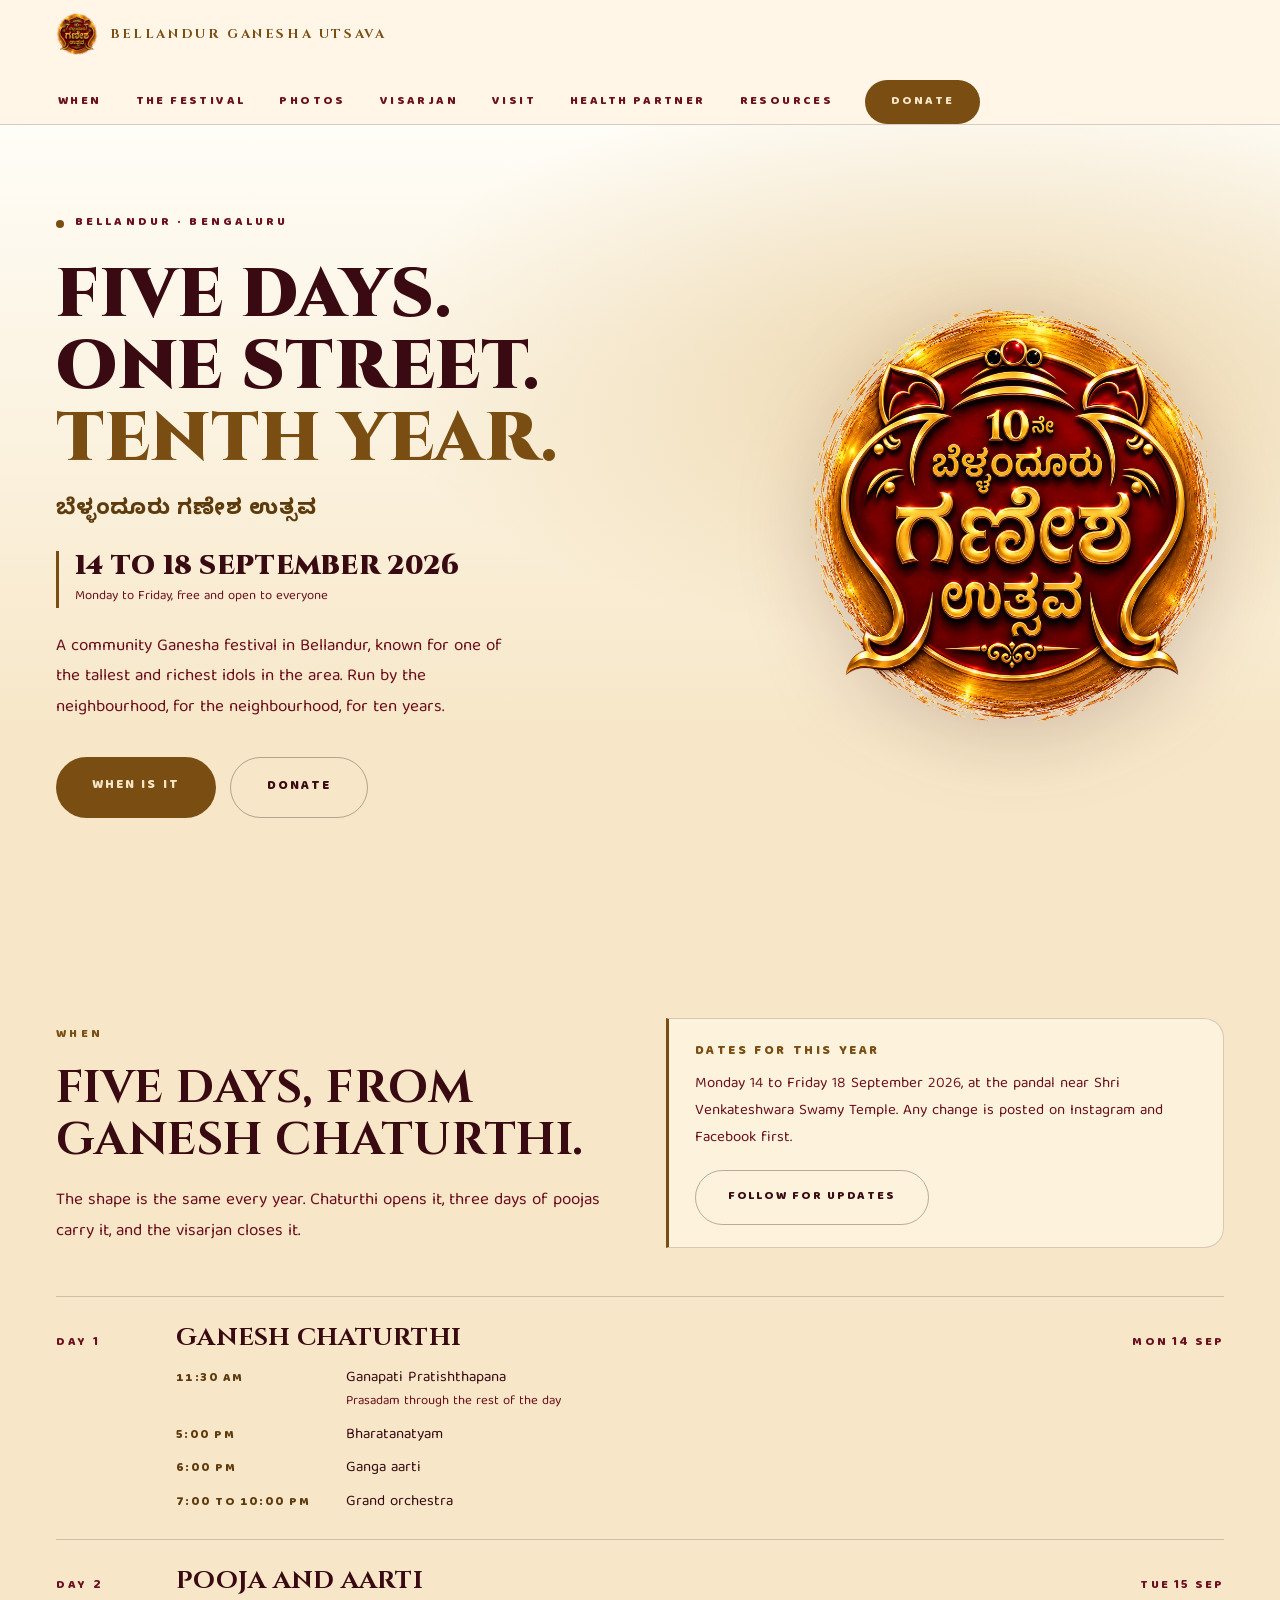
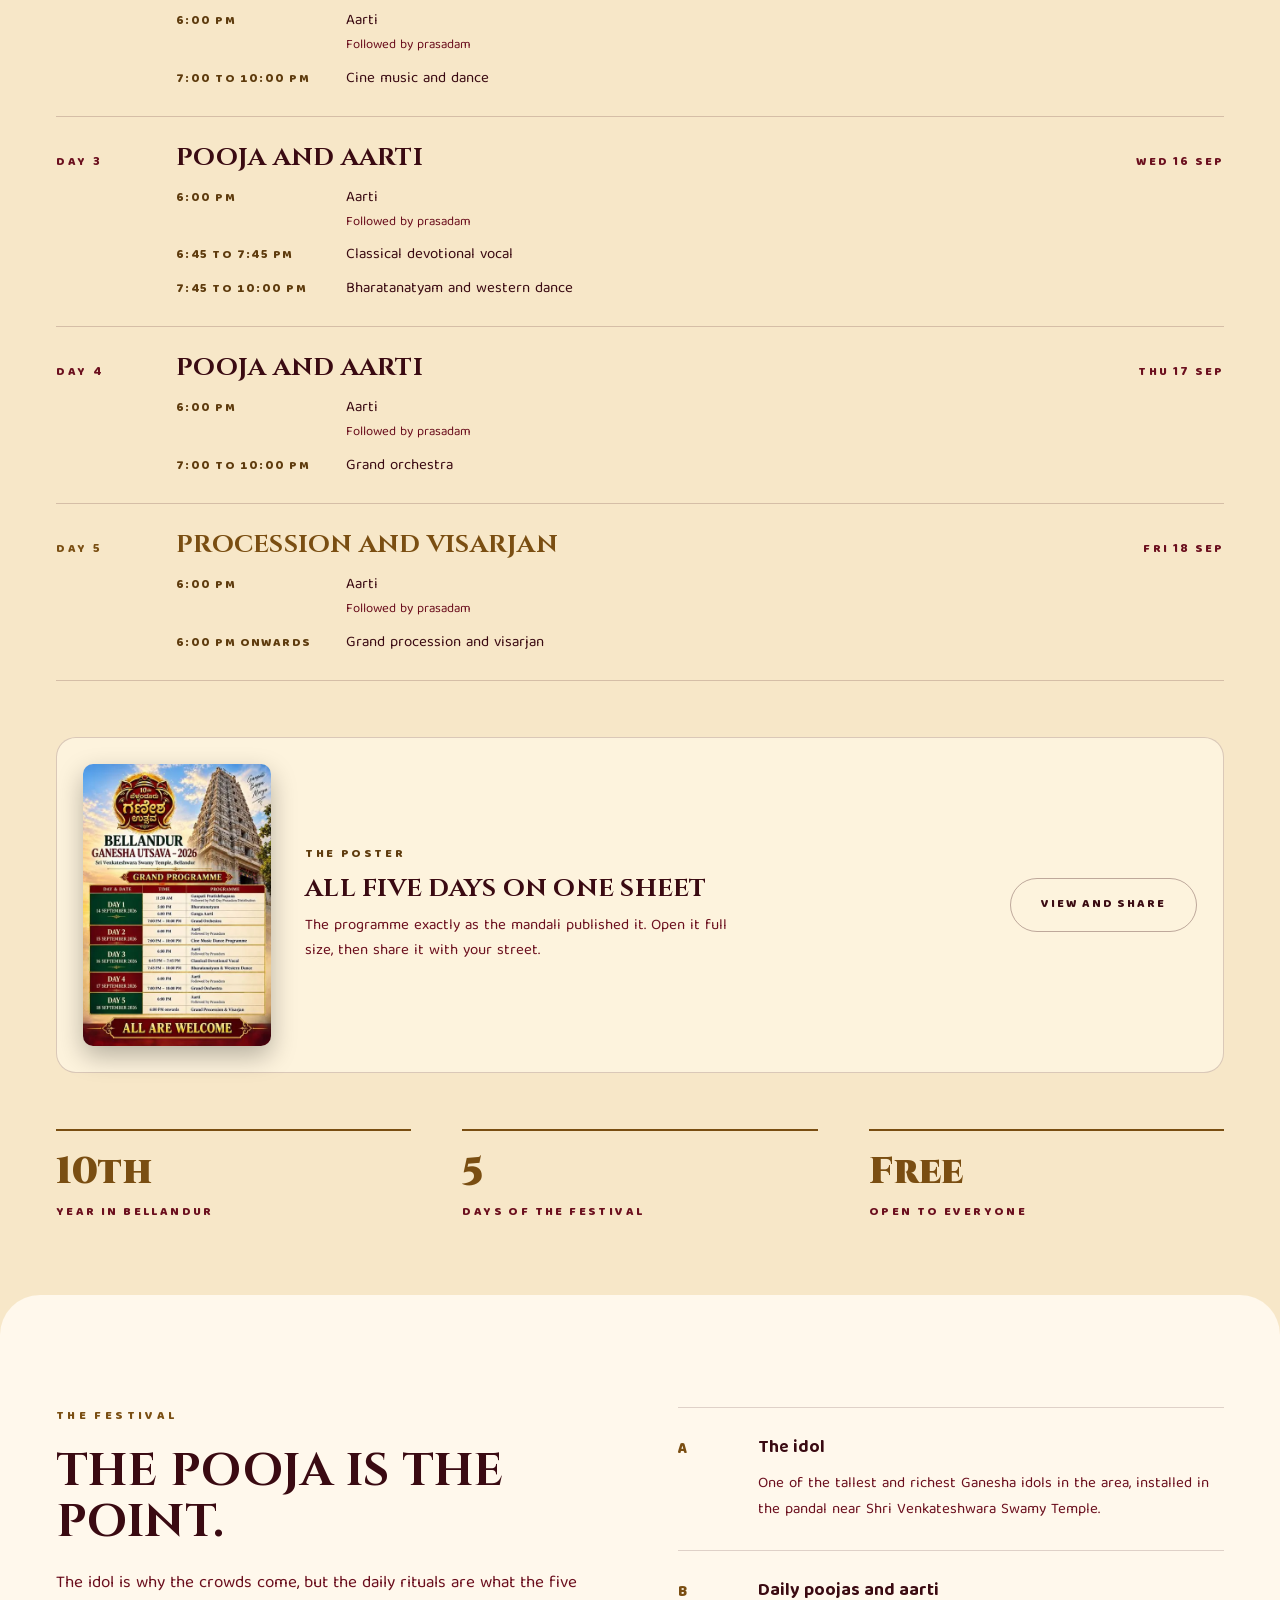
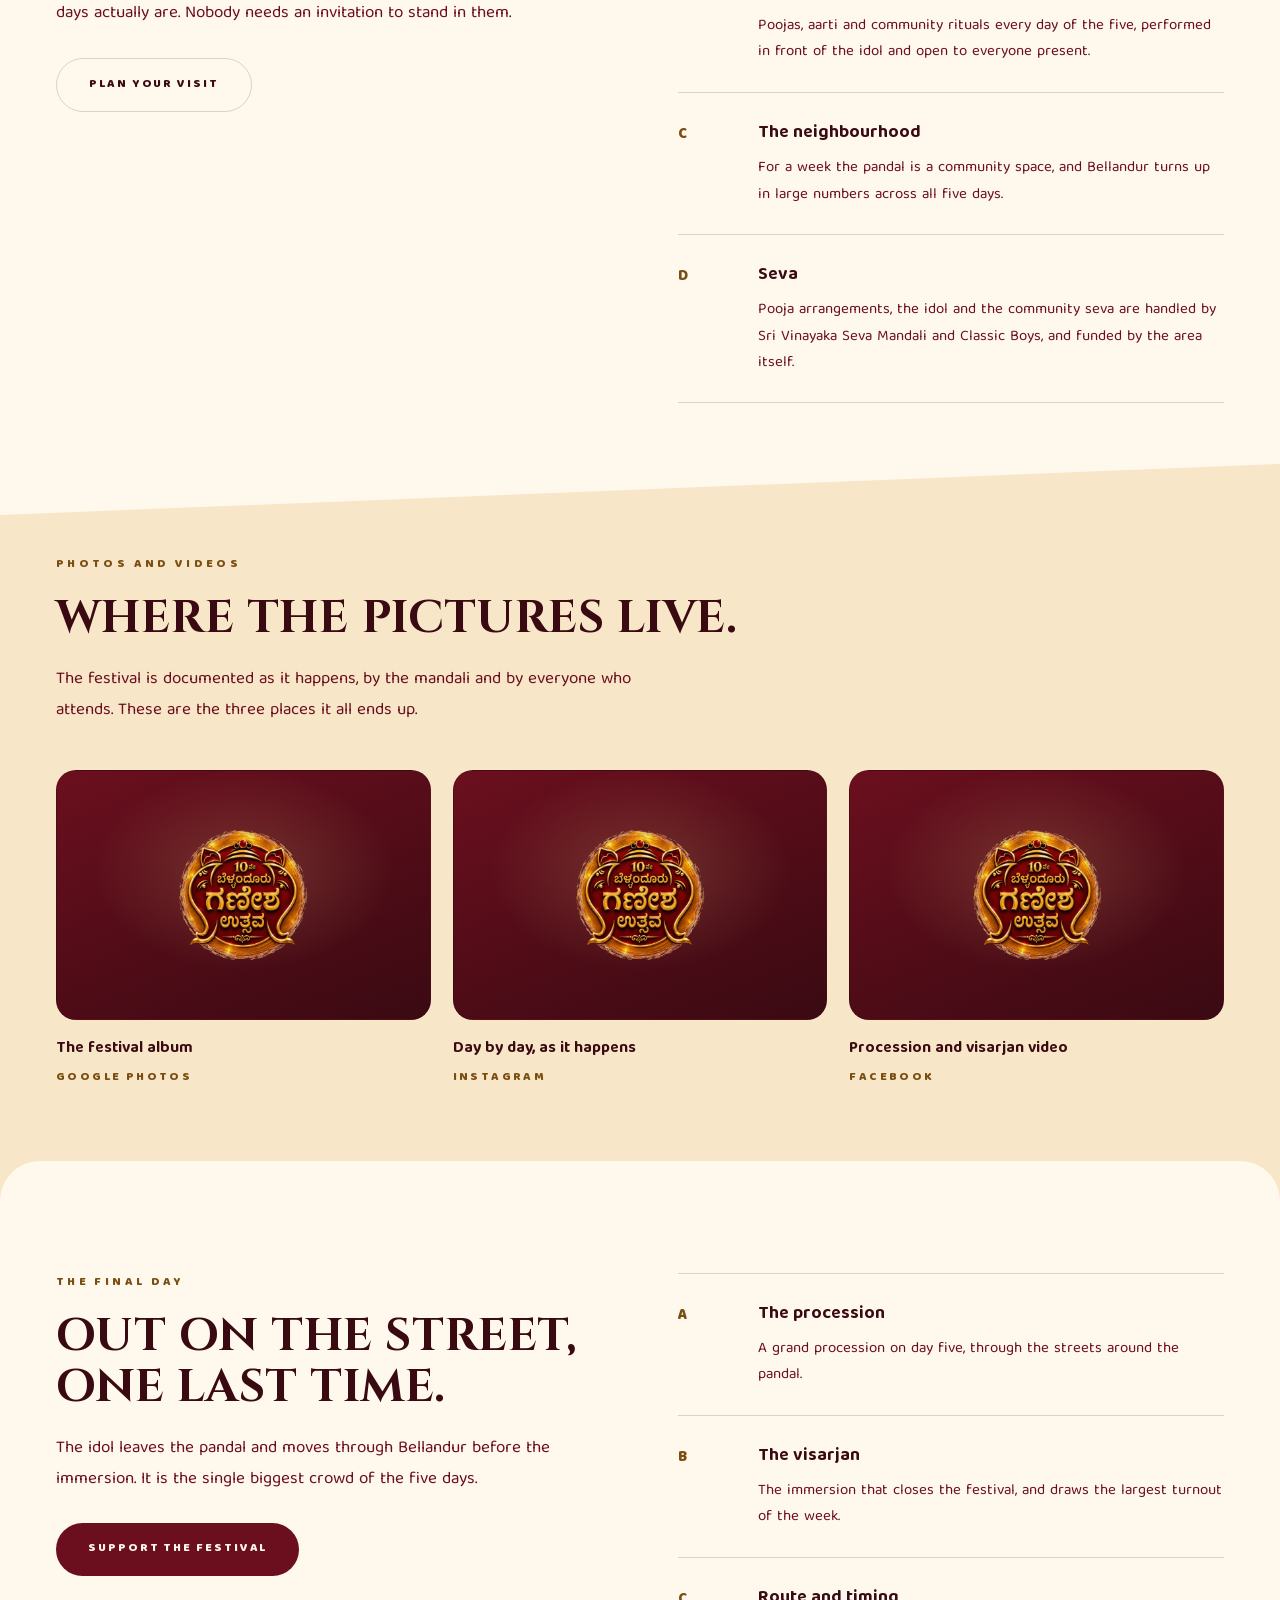
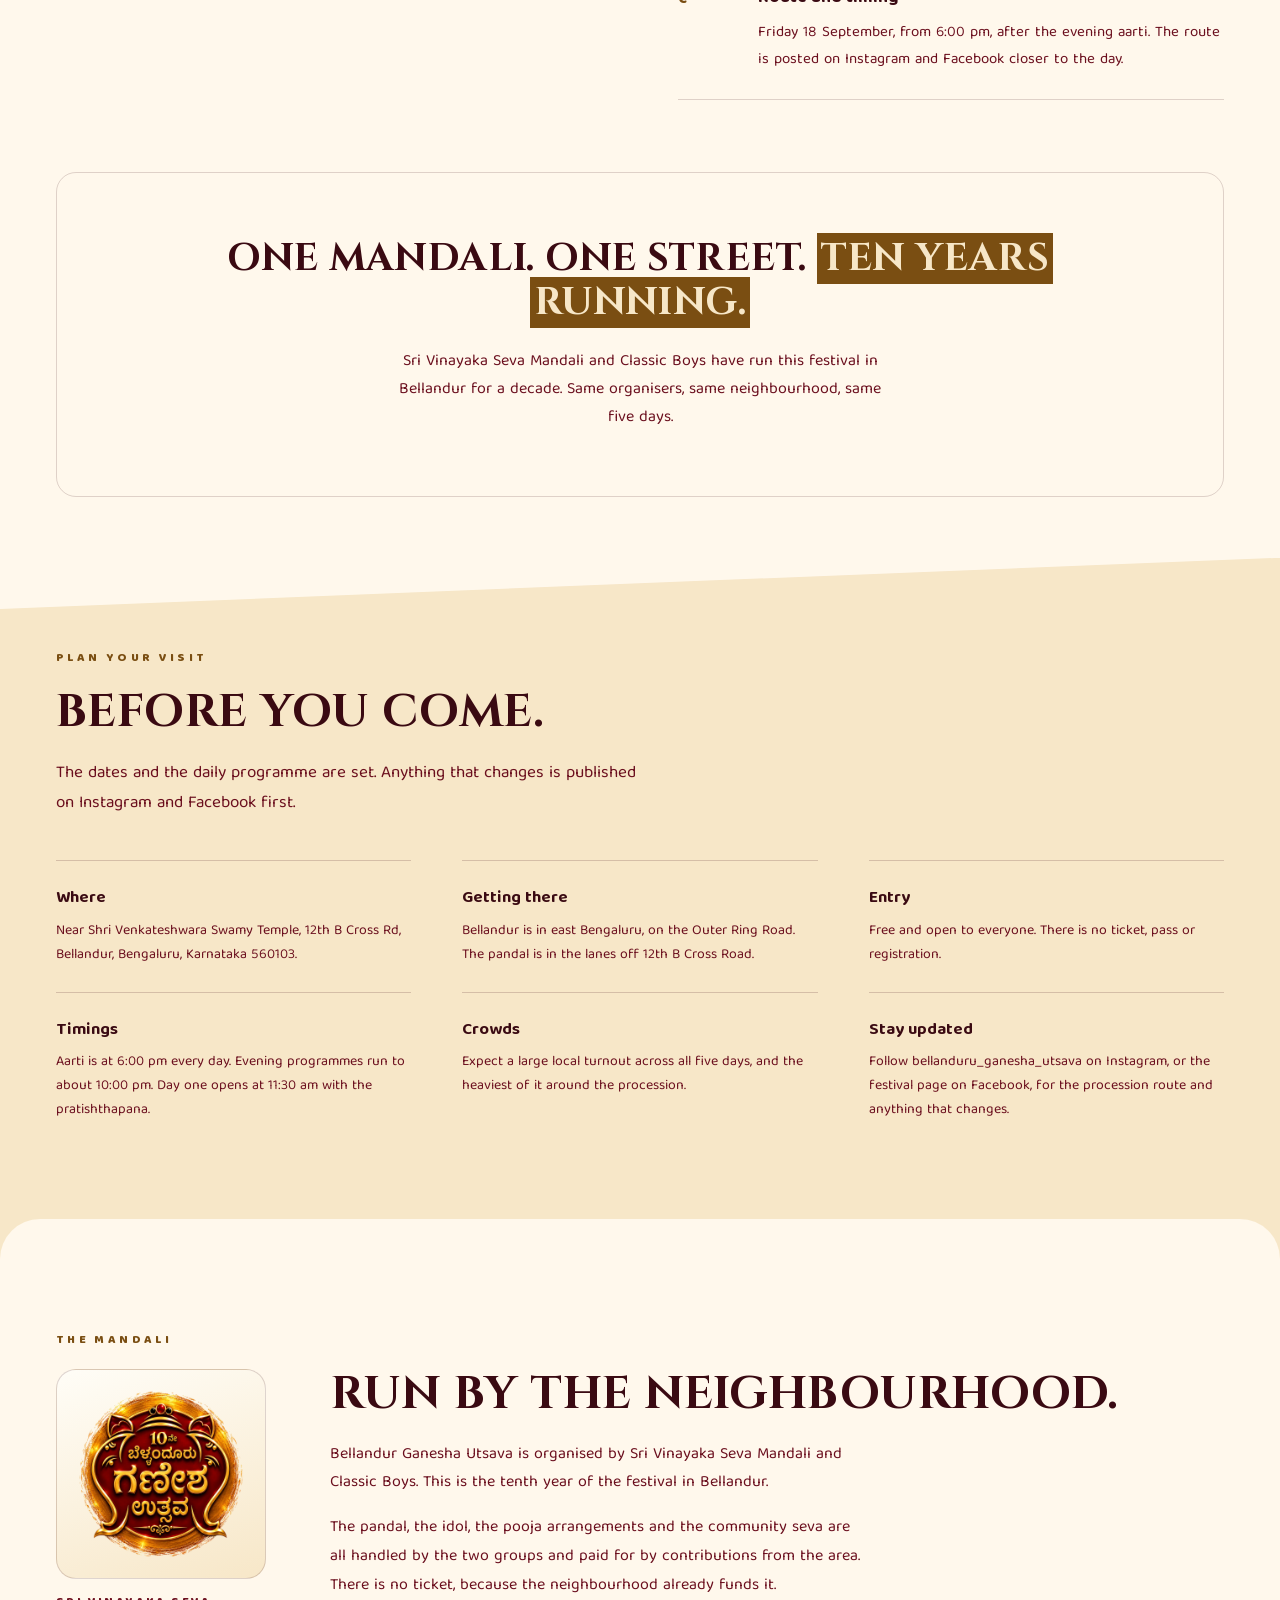
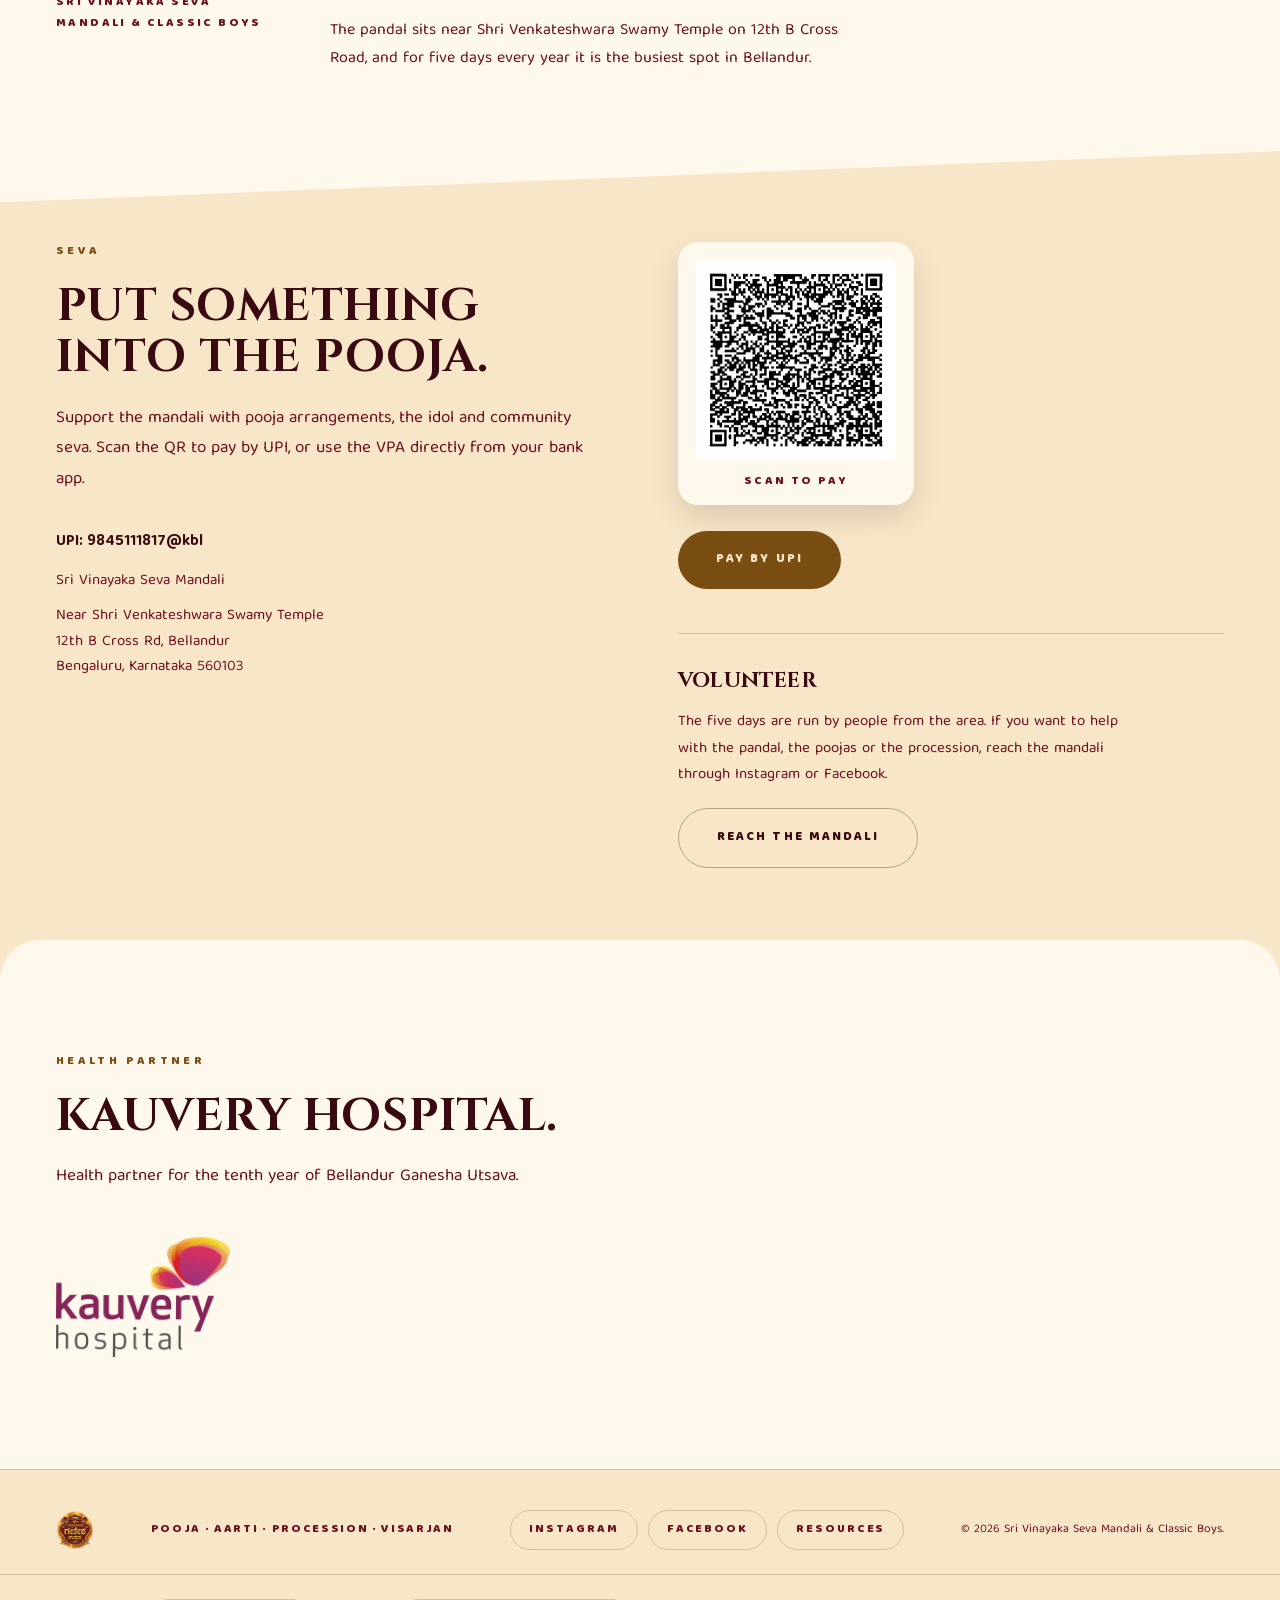
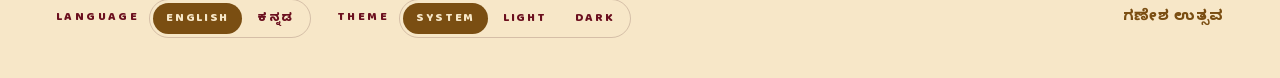
==== index.html @ 6bb3bca4 "Add Kauvery Hospital logo and update styles in partners section - Introduced a new logo for Kauvery " ====
<!DOCTYPE html>
<html lang="en" data-lang="en">

<head>
  <meta charset="utf-8" />
  <meta name="viewport" content="width=device-width, initial-scale=1, viewport-fit=cover" />
  <title>Bellandur Ganesha Utsava 2026 | 14 to 18 September, Bengaluru</title>
  <meta name="description"
    content="Bellandur Ganesha Utsava runs 14 to 18 September 2026 in Bellandur, Bengaluru. Daily aarti, evening music and dance, and the grand procession and visarjan on the 18th. Free and open to everyone." />
  <meta name="author" content="Sri Vinayaka Seva Mandali &amp; Classic Boys" />
  <meta name="robots" content="index, follow, max-image-preview:large, max-snippet:-1, max-video-preview:-1" />
  <meta name="googlebot" content="index, follow" />
  <meta name="geo.region" content="IN-KA" />
  <meta name="geo.placename" content="Bellandur, Bengaluru" />
  <link rel="canonical" href="https://bgu.propage.in/" />
  <!-- One URL serves both languages: the switch is client side, so each
       language is not a separate address to point hreflang at. -->
  <link rel="alternate" hreflang="en" href="https://bgu.propage.in/" />
  <link rel="alternate" hreflang="kn" href="https://bgu.propage.in/" />
  <link rel="alternate" hreflang="x-default" href="https://bgu.propage.in/" />
  <meta name="theme-color" content="#fff8ec" />
  <meta name="color-scheme" content="light dark" />

  <meta property="og:url" content="https://bgu.propage.in/" />
  <meta property="og:type" content="website" />
  <meta property="og:site_name" content="Bellandur Ganesha Utsava" />
  <meta property="og:locale" content="en_IN" />
  <meta property="og:locale:alternate" content="kn_IN" />
  <meta property="og:title" content="Bellandur Ganesha Utsava | 14 to 18 September 2026" />
  <meta property="og:description"
    content="Five days in Bellandur, Bengaluru, from 14 to 18 September 2026. Daily aarti, evening music and dance, and the grand procession and visarjan." />
  <meta property="og:image" content="https://bgu.propage.in/imgs/og.jpg" />

  <link rel="icon" href="imgs/favicon-32.png" type="image/png" sizes="32x32" />
  <link rel="icon" href="imgs/logo.webp" type="image/webp" />
  <link rel="apple-touch-icon" href="imgs/apple-touch-icon.png" sizes="180x180" />
  <link rel="sitemap" type="application/xml" href="sitemap.xml" />

  <!-- Restore the reader's saved choices before first paint, so the page never
       flashes the wrong theme or language. Theme has three states and "system"
       deliberately sets no attribute, leaving prefers-color-scheme in charge.
       Keys are shared with index.html so a choice carries across the site. -->
  <script>
    (function () {
      try {
        var t = localStorage.getItem("bgu-theme") || "system";
        var l = localStorage.getItem("bgu-lang") || "en";
        var r = document.documentElement;
        if (t === "light" || t === "dark") r.setAttribute("data-theme", t);
        r.setAttribute("data-lang", l === "kn" ? "kn" : "en");
        r.setAttribute("lang", l === "kn" ? "kn" : "en");
      } catch (e) {}
    })();
  </script>

  <link rel="stylesheet" href="css/v2.css" />
  <!-- Structured data carried over from the previous layout. FAQPage was
       dropped: this page has no FAQ section, and schema has to describe
       what is actually here. The 2026 dates and the daily programme are
       asserted here exactly as they appear in the section below. -->
  <script type="application/ld+json">
    {
      "@context": "https://schema.org",
      "@graph": [
        {
          "@type": "WebSite",
          "@id": "https://bgu.propage.in/#website",
          "url": "https://bgu.propage.in/",
          "name": "Bellandur Ganesha Utsava",
          "alternateName": [
            "BGU",
            "ಬೆಳ್ಳಂದೂರು ಗಣೇಶ ಉತ್ಸವ"
          ],
          "description": "Official site for Bellandur Ganesha Utsava, a five day community festival in Bellandur, Bengaluru.",
          "inLanguage": [
            "en",
            "kn"
          ],
          "publisher": {
            "@id": "https://bgu.propage.in/#organizer"
          },
          "image": "https://bgu.propage.in/imgs/og.jpg"
        },
        {
          "@type": "WebPage",
          "@id": "https://bgu.propage.in/#webpage",
          "url": "https://bgu.propage.in/",
          "name": "Bellandur Ganesha Utsava | Five Days, Tenth Year, Bengaluru",
          "isPartOf": {
            "@id": "https://bgu.propage.in/#website"
          },
          "about": {
            "@id": "https://bgu.propage.in/#event"
          },
          "primaryImageOfPage": {
            "@type": "ImageObject",
            "url": "https://bgu.propage.in/imgs/og.jpg",
            "width": 1200,
            "height": 1200
          },
          "inLanguage": [
            "en",
            "kn"
          ],
          "description": "Bellandur Ganesha Utsava runs 14 to 18 September 2026 in Bellandur, Bengaluru, organised by Sri Vinayaka Seva Mandali and Classic Boys. Daily aarti, evening music and dance, and the grand procession and visarjan on the 18th. Tenth year."
        },
        {
          "@type": "Organization",
          "@id": "https://bgu.propage.in/#organizer",
          "name": "Sri Vinayaka Seva Mandali & Classic Boys",
          "url": "https://bgu.propage.in/",
          "logo": {
            "@type": "ImageObject",
            "url": "https://bgu.propage.in/imgs/logo.png"
          },
          "sameAs": [
            "https://www.instagram.com/bellanduru_ganesha_utsava/",
            "https://www.facebook.com/bellandurganeshautsava/"
          ],
          "areaServed": {
            "@type": "Place",
            "name": "Bellandur, Bengaluru, Karnataka"
          }
        },
        {
          "@type": "Festival",
          "@id": "https://bgu.propage.in/#event",
          "name": "Bellandur Ganesha Utsava",
          "alternateName": "ಬೆಳ್ಳಂದೂರು ಗಣೇಶ ಉತ್ಸವ",
          "description": "A five day community festival in Bellandur, Bengaluru, held from 14 to 18 September 2026 and known for one of the tallest and richest Ganesha idols in the area. Organised by Sri Vinayaka Seva Mandali and Classic Boys. Tenth year of the festival.",
          "url": "https://bgu.propage.in/",
          "image": [
            "https://bgu.propage.in/imgs/og.jpg",
            "https://bgu.propage.in/imgs/logo.png"
          ],
          "eventAttendanceMode": "https://schema.org/OfflineEventAttendanceMode",
          "eventStatus": "https://schema.org/EventScheduled",
          "isAccessibleForFree": true,
          "startDate": "2026-09-14T11:30:00+05:30",
          "endDate": "2026-09-18T22:00:00+05:30",
          "inLanguage": [
            "en",
            "kn"
          ],
          "organizer": {
            "@id": "https://bgu.propage.in/#organizer"
          },
          "location": {
            "@type": "Place",
            "@id": "https://bgu.propage.in/#venue",
            "name": "Bellandur Ganesha Utsava pandal",
            "description": "Near Shri Venkateshwara Swamy Temple, Bellandur",
            "address": {
              "@type": "PostalAddress",
              "streetAddress": "12th B Cross Rd, near Shri Venkateshwara Swamy Temple",
              "addressLocality": "Bellandur",
              "addressRegion": "Karnataka",
              "postalCode": "560103",
              "addressCountry": "IN"
            }
          },
          "keywords": [
            "Bellandur Ganesha Utsava",
            "Ganesh Chaturthi Bengaluru",
            "visarjan",
            "Bellandur festival"
          ],
          "subEvent": [
            {
              "@type": "Event",
              "name": "Ganapati Pratishthapana",
              "startDate": "2026-09-14T11:30:00+05:30",
              "description": "The idol is installed. Prasadam is distributed through the rest of the day.",
              "eventAttendanceMode": "https://schema.org/OfflineEventAttendanceMode",
              "eventStatus": "https://schema.org/EventScheduled",
              "isAccessibleForFree": true,
              "location": {
                "@id": "https://bgu.propage.in/#venue"
              },
              "organizer": {
                "@id": "https://bgu.propage.in/#organizer"
              },
              "superEvent": {
                "@id": "https://bgu.propage.in/#event"
              }
            },
            {
              "@type": "Event",
              "name": "Bharatanatyam",
              "startDate": "2026-09-14T17:00:00+05:30",
              "eventAttendanceMode": "https://schema.org/OfflineEventAttendanceMode",
              "eventStatus": "https://schema.org/EventScheduled",
              "isAccessibleForFree": true,
              "location": {
                "@id": "https://bgu.propage.in/#venue"
              },
              "organizer": {
                "@id": "https://bgu.propage.in/#organizer"
              },
              "superEvent": {
                "@id": "https://bgu.propage.in/#event"
              }
            },
            {
              "@type": "Event",
              "name": "Ganga Aarti",
              "startDate": "2026-09-14T18:00:00+05:30",
              "eventAttendanceMode": "https://schema.org/OfflineEventAttendanceMode",
              "eventStatus": "https://schema.org/EventScheduled",
              "isAccessibleForFree": true,
              "location": {
                "@id": "https://bgu.propage.in/#venue"
              },
              "organizer": {
                "@id": "https://bgu.propage.in/#organizer"
              },
              "superEvent": {
                "@id": "https://bgu.propage.in/#event"
              }
            },
            {
              "@type": "Event",
              "name": "Grand Orchestra",
              "startDate": "2026-09-14T19:00:00+05:30",
              "endDate": "2026-09-14T22:00:00+05:30",
              "eventAttendanceMode": "https://schema.org/OfflineEventAttendanceMode",
              "eventStatus": "https://schema.org/EventScheduled",
              "isAccessibleForFree": true,
              "location": {
                "@id": "https://bgu.propage.in/#venue"
              },
              "organizer": {
                "@id": "https://bgu.propage.in/#organizer"
              },
              "superEvent": {
                "@id": "https://bgu.propage.in/#event"
              }
            },
            {
              "@type": "Event",
              "name": "Aarti",
              "startDate": "2026-09-15T18:00:00+05:30",
              "description": "Followed by prasadam.",
              "eventAttendanceMode": "https://schema.org/OfflineEventAttendanceMode",
              "eventStatus": "https://schema.org/EventScheduled",
              "isAccessibleForFree": true,
              "location": {
                "@id": "https://bgu.propage.in/#venue"
              },
              "organizer": {
                "@id": "https://bgu.propage.in/#organizer"
              },
              "superEvent": {
                "@id": "https://bgu.propage.in/#event"
              }
            },
            {
              "@type": "Event",
              "name": "Cine Music and Dance Programme",
              "startDate": "2026-09-15T19:00:00+05:30",
              "endDate": "2026-09-15T22:00:00+05:30",
              "eventAttendanceMode": "https://schema.org/OfflineEventAttendanceMode",
              "eventStatus": "https://schema.org/EventScheduled",
              "isAccessibleForFree": true,
              "location": {
                "@id": "https://bgu.propage.in/#venue"
              },
              "organizer": {
                "@id": "https://bgu.propage.in/#organizer"
              },
              "superEvent": {
                "@id": "https://bgu.propage.in/#event"
              }
            },
            {
              "@type": "Event",
              "name": "Aarti",
              "startDate": "2026-09-16T18:00:00+05:30",
              "description": "Followed by prasadam.",
              "eventAttendanceMode": "https://schema.org/OfflineEventAttendanceMode",
              "eventStatus": "https://schema.org/EventScheduled",
              "isAccessibleForFree": true,
              "location": {
                "@id": "https://bgu.propage.in/#venue"
              },
              "organizer": {
                "@id": "https://bgu.propage.in/#organizer"
              },
              "superEvent": {
                "@id": "https://bgu.propage.in/#event"
              }
            },
            {
              "@type": "Event",
              "name": "Classical Devotional Vocal",
              "startDate": "2026-09-16T18:45:00+05:30",
              "endDate": "2026-09-16T19:45:00+05:30",
              "eventAttendanceMode": "https://schema.org/OfflineEventAttendanceMode",
              "eventStatus": "https://schema.org/EventScheduled",
              "isAccessibleForFree": true,
              "location": {
                "@id": "https://bgu.propage.in/#venue"
              },
              "organizer": {
                "@id": "https://bgu.propage.in/#organizer"
              },
              "superEvent": {
                "@id": "https://bgu.propage.in/#event"
              }
            },
            {
              "@type": "Event",
              "name": "Bharatanatyam and Western Dance",
              "startDate": "2026-09-16T19:45:00+05:30",
              "endDate": "2026-09-16T22:00:00+05:30",
              "eventAttendanceMode": "https://schema.org/OfflineEventAttendanceMode",
              "eventStatus": "https://schema.org/EventScheduled",
              "isAccessibleForFree": true,
              "location": {
                "@id": "https://bgu.propage.in/#venue"
              },
              "organizer": {
                "@id": "https://bgu.propage.in/#organizer"
              },
              "superEvent": {
                "@id": "https://bgu.propage.in/#event"
              }
            },
            {
              "@type": "Event",
              "name": "Aarti",
              "startDate": "2026-09-17T18:00:00+05:30",
              "description": "Followed by prasadam.",
              "eventAttendanceMode": "https://schema.org/OfflineEventAttendanceMode",
              "eventStatus": "https://schema.org/EventScheduled",
              "isAccessibleForFree": true,
              "location": {
                "@id": "https://bgu.propage.in/#venue"
              },
              "organizer": {
                "@id": "https://bgu.propage.in/#organizer"
              },
              "superEvent": {
                "@id": "https://bgu.propage.in/#event"
              }
            },
            {
              "@type": "Event",
              "name": "Grand Orchestra",
              "startDate": "2026-09-17T19:00:00+05:30",
              "endDate": "2026-09-17T22:00:00+05:30",
              "eventAttendanceMode": "https://schema.org/OfflineEventAttendanceMode",
              "eventStatus": "https://schema.org/EventScheduled",
              "isAccessibleForFree": true,
              "location": {
                "@id": "https://bgu.propage.in/#venue"
              },
              "organizer": {
                "@id": "https://bgu.propage.in/#organizer"
              },
              "superEvent": {
                "@id": "https://bgu.propage.in/#event"
              }
            },
            {
              "@type": "Event",
              "name": "Aarti",
              "startDate": "2026-09-18T18:00:00+05:30",
              "description": "Followed by prasadam.",
              "eventAttendanceMode": "https://schema.org/OfflineEventAttendanceMode",
              "eventStatus": "https://schema.org/EventScheduled",
              "isAccessibleForFree": true,
              "location": {
                "@id": "https://bgu.propage.in/#venue"
              },
              "organizer": {
                "@id": "https://bgu.propage.in/#organizer"
              },
              "superEvent": {
                "@id": "https://bgu.propage.in/#event"
              }
            },
            {
              "@type": "Event",
              "name": "Grand Procession and Visarjan",
              "startDate": "2026-09-18T18:00:00+05:30",
              "description": "The procession leaves the pandal and the immersion closes the festival.",
              "eventAttendanceMode": "https://schema.org/OfflineEventAttendanceMode",
              "eventStatus": "https://schema.org/EventScheduled",
              "isAccessibleForFree": true,
              "location": {
                "@id": "https://bgu.propage.in/#venue"
              },
              "organizer": {
                "@id": "https://bgu.propage.in/#organizer"
              },
              "superEvent": {
                "@id": "https://bgu.propage.in/#event"
              }
            }
          ],
          "sameAs": [
            "https://www.instagram.com/bellanduru_ganesha_utsava/",
            "https://www.facebook.com/bellandurganeshautsava/",
            "https://photos.app.goo.gl/CijuZVbCrEYyTds19"
          ]
        }
      ]
    }
  </script>
</head>

<body>
  <a class="skip-link" href="#main" data-i18n="skip">Skip to content</a>

  <nav class="site-nav" aria-label="Site">
    <a class="site-nav__logo" href="#top" data-i18n-aria="nav.brandAria"
      aria-label="Bellandur Ganesha Utsava, back to top">
      <img src="imgs/logo.webp" width="800" height="800" alt="" />
      <span class="site-nav__wordmark" data-i18n="nav.wordmark">Bellandur Ganesha Utsava</span>
    </a>
    <div class="site-nav__links">
      <a class="site-nav__link" href="#when" data-i18n="nav.when">When</a>
      <a class="site-nav__link" href="#festival" data-i18n="nav.festival">The festival</a>
      <a class="site-nav__link" href="#photos" data-i18n="nav.photos">Photos</a>
      <a class="site-nav__link" href="#visarjan" data-i18n="nav.visarjan">Visarjan</a>
      <a class="site-nav__link" href="#visit" data-i18n="nav.visit">Visit</a>
      <a class="site-nav__link" href="#partners" data-i18n="nav.partners">Health partner</a>
      <a class="site-nav__link" href="resources/" data-i18n="nav.resources">Resources</a>
      <a class="site-nav__cta" href="#seva" data-i18n="nav.donate">Donate</a>
    </div>
  </nav>

  <main id="main">

    <!-- ==== Hero ========================================================= -->
    <section id="top" class="hero">
      <div class="wrap">
        <div>
          <div class="hero__eyebrow">
            <span class="hero__dot" aria-hidden="true"></span>
            <span data-i18n="hero.eyebrow">Bellandur &middot; Bengaluru</span>
          </div>

          <h1 class="hero__title" data-i18n-html="hero.title">Five days.<br />One street.<br /><em>Tenth year.</em></h1>
          <!-- Carries the name in whichever language the page is not in, so the
               other script is always present. Its lang attribute flips with it. -->
          <p class="hero__kn kn" data-i18n="hero.altName" data-i18n-altlang lang="kn">ಬೆಳ್ಳಂದೂರು ಗಣೇಶ ಉತ್ಸವ</p>

          <p class="hero__dates">
            <span class="hero__dates-range" data-i18n="hero.dates">14 to 18 September 2026</span>
            <span class="hero__dates-note" data-i18n="hero.datesNote">Monday to Friday, free and open to everyone</span>
          </p>

          <p class="hero__sub" data-i18n="hero.sub">
            A community Ganesha festival in Bellandur, known for one of the tallest
            and richest idols in the area. Run by the neighbourhood, for the
            neighbourhood, for ten years.
          </p>

          <div class="hero__cta">
            <a class="pill pill--solid" href="#when" data-i18n="hero.ctaWhen">When is it</a>
            <a class="pill pill--ghost-strong" href="#seva" data-i18n="hero.ctaDonate">Donate</a>
          </div>
        </div>

        <div class="hero__mark">
          <img src="imgs/logo.webp" width="800" height="800" data-i18n-alt="hero.markAlt"
            alt="Bellandur Ganesha Utsava tenth year emblem" />
        </div>
      </div>
    </section>

    <!-- ==== When ========================================================= -->
    <!-- Second on the page on purpose. For a festival site the date is the
         single most valuable thing here. -->
    <section id="when" class="sheet sheet--strong" aria-labelledby="when-title">
      <div class="wrap">
        <div class="when__head">
          <div>
            <p class="eyebrow eyebrow--strong" data-i18n="when.eyebrow">When</p>
            <h2 class="headline" id="when-title" data-i18n="when.title">Five days, from Ganesh Chaturthi.</h2>
            <p class="lede" data-i18n="when.lede">
              The shape is the same every year. Chaturthi opens it, three days of
              poojas carry it, and the visarjan closes it.
            </p>
          </div>

          <div class="when__notice">
            <strong data-i18n="when.noticeTitle">Dates for this year</strong>
            <span data-i18n="when.noticeBody">
              Monday 14 to Friday 18 September 2026, at the pandal near Shri
              Venkateshwara Swamy Temple. Any change is posted on Instagram and
              Facebook first.
            </span>
            <p class="pill-row">
              <a class="pill pill--ghost-strong" href="https://www.instagram.com/bellanduru_ganesha_utsava/"
                target="_blank" rel="noopener noreferrer" data-i18n="when.follow">Follow for updates</a>
            </p>
          </div>
        </div>

        <!-- The 2026 calendar, as published by the mandali. Each day carries
             its date in .day__when and its programme in .slots. Keep this and
             the subEvent list in the JSON-LD above in step. -->
        <div class="days">
          <div class="day">
            <p class="day__num" data-i18n="when.d1num">Day 1</p>
            <div>
              <h3 class="day__title" data-i18n="when.d1title">Ganesh Chaturthi</h3>
              <ul class="slots">
                <li class="slot">
                  <span class="slot__time" data-i18n="slot.d1t1">11:30 am</span>
                  <span class="slot__what">
                    <span data-i18n="slot.d1w1">Ganapati Pratishthapana</span>
                    <span class="slot__sub" data-i18n="slot.d1s1">Prasadam through the rest of the day</span>
                  </span>
                </li>
                <li class="slot">
                  <span class="slot__time" data-i18n="slot.d1t2">5:00 pm</span>
                  <span class="slot__what">
                    <span data-i18n="slot.d1w2">Bharatanatyam</span>
                  </span>
                </li>
                <li class="slot">
                  <span class="slot__time" data-i18n="slot.d1t3">6:00 pm</span>
                  <span class="slot__what">
                    <span data-i18n="slot.d1w3">Ganga aarti</span>
                  </span>
                </li>
                <li class="slot">
                  <span class="slot__time" data-i18n="slot.d1t4">7:00 to 10:00 pm</span>
                  <span class="slot__what">
                    <span data-i18n="slot.d1w4">Grand orchestra</span>
                  </span>
                </li>
              </ul>
            </div>
            <p class="day__when" data-i18n="when.d1date">Mon 14 Sep</p>
          </div>
          <div class="day">
            <p class="day__num" data-i18n="when.d2num">Day 2</p>
            <div>
              <h3 class="day__title" data-i18n="when.dPooja">Pooja and aarti</h3>
              <ul class="slots">
                <li class="slot">
                  <span class="slot__time" data-i18n="slot.d2t1">6:00 pm</span>
                  <span class="slot__what">
                    <span data-i18n="slot.d2w1">Aarti</span>
                    <span class="slot__sub" data-i18n="slot.d2s1">Followed by prasadam</span>
                  </span>
                </li>
                <li class="slot">
                  <span class="slot__time" data-i18n="slot.d2t2">7:00 to 10:00 pm</span>
                  <span class="slot__what">
                    <span data-i18n="slot.d2w2">Cine music and dance</span>
                  </span>
                </li>
              </ul>
            </div>
            <p class="day__when" data-i18n="when.d2date">Tue 15 Sep</p>
          </div>
          <div class="day">
            <p class="day__num" data-i18n="when.d3num">Day 3</p>
            <div>
              <h3 class="day__title" data-i18n="when.dPooja">Pooja and aarti</h3>
              <ul class="slots">
                <li class="slot">
                  <span class="slot__time" data-i18n="slot.d3t1">6:00 pm</span>
                  <span class="slot__what">
                    <span data-i18n="slot.d3w1">Aarti</span>
                    <span class="slot__sub" data-i18n="slot.d3s1">Followed by prasadam</span>
                  </span>
                </li>
                <li class="slot">
                  <span class="slot__time" data-i18n="slot.d3t2">6:45 to 7:45 pm</span>
                  <span class="slot__what">
                    <span data-i18n="slot.d3w2">Classical devotional vocal</span>
                  </span>
                </li>
                <li class="slot">
                  <span class="slot__time" data-i18n="slot.d3t3">7:45 to 10:00 pm</span>
                  <span class="slot__what">
                    <span data-i18n="slot.d3w3">Bharatanatyam and western dance</span>
                  </span>
                </li>
              </ul>
            </div>
            <p class="day__when" data-i18n="when.d3date">Wed 16 Sep</p>
          </div>
          <div class="day">
            <p class="day__num" data-i18n="when.d4num">Day 4</p>
            <div>
              <h3 class="day__title" data-i18n="when.dPooja">Pooja and aarti</h3>
              <ul class="slots">
                <li class="slot">
                  <span class="slot__time" data-i18n="slot.d4t1">6:00 pm</span>
                  <span class="slot__what">
                    <span data-i18n="slot.d4w1">Aarti</span>
                    <span class="slot__sub" data-i18n="slot.d4s1">Followed by prasadam</span>
                  </span>
                </li>
                <li class="slot">
                  <span class="slot__time" data-i18n="slot.d4t2">7:00 to 10:00 pm</span>
                  <span class="slot__what">
                    <span data-i18n="slot.d4w2">Grand orchestra</span>
                  </span>
                </li>
              </ul>
            </div>
            <p class="day__when" data-i18n="when.d4date">Thu 17 Sep</p>
          </div>
          <div class="day day--finale">
            <p class="day__num" data-i18n="when.d5num">Day 5</p>
            <div>
              <h3 class="day__title" data-i18n="when.d5title">Procession and visarjan</h3>
              <ul class="slots">
                <li class="slot">
                  <span class="slot__time" data-i18n="slot.d5t1">6:00 pm</span>
                  <span class="slot__what">
                    <span data-i18n="slot.d5w1">Aarti</span>
                    <span class="slot__sub" data-i18n="slot.d5s1">Followed by prasadam</span>
                  </span>
                </li>
                <li class="slot">
                  <span class="slot__time" data-i18n="slot.d5t2">6:00 pm onwards</span>
                  <span class="slot__what">
                    <span data-i18n="slot.d5w2">Grand procession and visarjan</span>
                  </span>
                </li>
              </ul>
            </div>
            <p class="day__when" data-i18n="when.d5date">Fri 18 Sep</p>
          </div>
        </div>

        <!-- The mandali's own programme sheet. The timetable above is the
             accessible copy of it; this is the thing people forward on
             WhatsApp, so it opens full size with a share action. -->
        <div class="poster">
          <button class="poster__card" type="button" data-poster-open
            data-i18n-aria="poster.openAria"
            aria-label="Open the 2026 programme poster full size, with a share option">
            <span class="poster__thumb">
              <picture>
                <source srcset="imgs/programme-2026-thumb.webp" type="image/webp" />
                <img src="imgs/programme-2026-thumb.jpg" width="440" height="660" alt=""
                  loading="lazy" decoding="async" />
              </picture>
            </span>
            <span class="poster__body">
              <span class="poster__eyebrow" data-i18n="poster.eyebrow">The poster</span>
              <span class="poster__title" data-i18n="poster.title">All five days on one sheet</span>
              <span class="poster__text" data-i18n="poster.text">
                The programme exactly as the mandali published it. Open it full size,
                then share it with your street.
              </span>
            </span>
            <span class="poster__cta" data-i18n="poster.cta">View and share</span>
          </button>
        </div>

        <div class="facts">
          <div class="fact">
            <p class="fact__num" data-i18n="fact.yearNum">10th</p>
            <p class="fact__label" data-i18n="fact.yearLabel">Year in Bellandur</p>
          </div>
          <div class="fact">
            <p class="fact__num" data-i18n="fact.daysNum">5</p>
            <p class="fact__label" data-i18n="fact.daysLabel">Days of the festival</p>
          </div>
          <div class="fact">
            <p class="fact__num" data-i18n="fact.freeNum">Free</p>
            <p class="fact__label" data-i18n="fact.freeLabel">Open to everyone</p>
          </div>
        </div>
      </div>
    </section>

    <!-- ==== The festival ================================================= -->
    <section id="festival" class="sheet sheet--soft seam-round" aria-labelledby="festival-title">
      <div class="wrap">
        <div class="split">
          <div>
            <p class="eyebrow eyebrow--soft" data-i18n="fest.eyebrow">The festival</p>
            <h2 class="headline" id="festival-title" data-i18n="fest.title">The pooja is the point.</h2>
            <p class="lede" data-i18n="fest.lede">
              The idol is why the crowds come, but the daily rituals are what the five
              days actually are. Nobody needs an invitation to stand in them.
            </p>
            <p class="pill-row">
              <a class="pill pill--ghost-soft" href="#visit" data-i18n="fest.cta">Plan your visit</a>
            </p>
          </div>

          <div class="rows">
            <div class="row">
              <span class="row__key">A</span>
              <div>
                <h3 class="row__title" data-i18n="fest.aTitle">The idol</h3>
                <p class="row__text" data-i18n="fest.aText">
                  One of the tallest and richest Ganesha idols in the area, installed in
                  the pandal near Shri Venkateshwara Swamy Temple.
                </p>
              </div>
            </div>
            <div class="row">
              <span class="row__key">B</span>
              <div>
                <h3 class="row__title" data-i18n="fest.bTitle">Daily poojas and aarti</h3>
                <p class="row__text" data-i18n="fest.bText">
                  Poojas, aarti and community rituals every day of the five, performed in
                  front of the idol and open to everyone present.
                </p>
              </div>
            </div>
            <div class="row">
              <span class="row__key">C</span>
              <div>
                <h3 class="row__title" data-i18n="fest.cTitle">The neighbourhood</h3>
                <p class="row__text" data-i18n="fest.cText">
                  For a week the pandal is a community space, and Bellandur turns up in
                  large numbers across all five days.
                </p>
              </div>
            </div>
            <div class="row">
              <span class="row__key">D</span>
              <div>
                <h3 class="row__title" data-i18n="fest.dTitle">Seva</h3>
                <p class="row__text" data-i18n="fest.dText">
                  Pooja arrangements, the idol and the community seva are handled by Sri
                  Vinayaka Seva Mandali and Classic Boys, and funded by the area itself.
                </p>
              </div>
            </div>
          </div>
        </div>
      </div>
    </section>

    <!-- ==== Photos ======================================================= -->
    <!-- Named for what it honestly is. There are no festival photographs in
         this repo, so nothing here pretends to be one: no play buttons, no
         fake stills. The frames are 3:2 so real images drop straight in. -->
    <section id="photos" class="sheet sheet--strong seam-down" aria-labelledby="photos-title">
      <div class="wrap">
        <p class="eyebrow eyebrow--strong" data-i18n="photos.eyebrow">Photos and videos</p>
        <h2 class="headline" id="photos-title" data-i18n="photos.title">Where the pictures live.</h2>
        <p class="lede lede--gap" data-i18n="photos.lede">
          The festival is documented as it happens, by the mandali and by everyone who
          attends. These are the three places it all ends up.
        </p>

        <div class="frames">
          <article>
            <a class="frame__box" href="https://photos.app.goo.gl/CijuZVbCrEYyTds19" target="_blank"
              rel="noopener noreferrer" data-i18n-aria="photos.albumAria"
              aria-label="Open the Bellandur Ganesha Utsava photo album">
              <img src="imgs/logo.webp" width="800" height="800" alt="" />
            </a>
            <p class="frame__caption" data-i18n="photos.albumCap">The festival album</p>
            <p class="frame__where" data-i18n="photos.albumWhere">Google Photos</p>
          </article>

          <article>
            <a class="frame__box" href="https://www.instagram.com/bellanduru_ganesha_utsava/" target="_blank"
              rel="noopener noreferrer" data-i18n-aria="photos.igAria"
              aria-label="Bellandur Ganesha Utsava on Instagram">
              <img src="imgs/logo.webp" width="800" height="800" alt="" />
            </a>
            <p class="frame__caption" data-i18n="photos.igCap">Day by day, as it happens</p>
            <p class="frame__where" data-i18n="photos.igWhere">Instagram</p>
          </article>

          <article>
            <a class="frame__box" href="https://www.facebook.com/bellandurganeshautsava/videos/" target="_blank"
              rel="noopener noreferrer" data-i18n-aria="photos.fbAria"
              aria-label="Bellandur Ganesha Utsava videos on Facebook">
              <img src="imgs/logo.webp" width="800" height="800" alt="" />
            </a>
            <p class="frame__caption" data-i18n="photos.fbCap">Procession and visarjan video</p>
            <p class="frame__where" data-i18n="photos.fbWhere">Facebook</p>
          </article>
        </div>
      </div>
    </section>

    <!-- ==== Visarjan ===================================================== -->
    <section id="visarjan" class="sheet sheet--soft seam-round" aria-labelledby="visarjan-title">
      <div class="wrap">
        <div class="split">
          <div>
            <p class="eyebrow eyebrow--soft" data-i18n="vis.eyebrow">The final day</p>
            <h2 class="headline" id="visarjan-title" data-i18n="vis.title">Out on the street, one last time.</h2>
            <p class="lede" data-i18n="vis.lede">
              The idol leaves the pandal and moves through Bellandur before the
              immersion. It is the single biggest crowd of the five days.
            </p>
            <p class="pill-row">
              <a class="pill pill--cherry" href="#seva" data-i18n="vis.cta">Support the festival</a>
            </p>
          </div>

          <div class="rows">
            <div class="row">
              <span class="row__key">A</span>
              <div>
                <h3 class="row__title" data-i18n="vis.aTitle">The procession</h3>
                <p class="row__text" data-i18n="vis.aText">
                  A grand procession on day five, through the streets around the pandal.
                </p>
              </div>
            </div>
            <div class="row">
              <span class="row__key">B</span>
              <div>
                <h3 class="row__title" data-i18n="vis.bTitle">The visarjan</h3>
                <p class="row__text" data-i18n="vis.bText">
                  The immersion that closes the festival, and draws the largest turnout
                  of the week.
                </p>
              </div>
            </div>
            <div class="row">
              <span class="row__key">C</span>
              <div>
                <h3 class="row__title" data-i18n="vis.cTitle">Route and timing</h3>
                <p class="row__text" data-i18n="vis.cText">
                  Friday 18 September, from 6:00 pm, after the evening aarti. The
                  route is posted on Instagram and Facebook closer to the day.
                </p>
              </div>
            </div>
          </div>
        </div>

        <div class="band">
          <p class="band__title" data-i18n-html="band.title">
            One mandali. One street. <span class="stroke">Ten years running.</span>
          </p>
          <p class="band__text" data-i18n="band.text">
            Sri Vinayaka Seva Mandali and Classic Boys have run this festival in
            Bellandur for a decade. Same organisers, same neighbourhood, same five days.
          </p>
        </div>
      </div>
    </section>

    <!-- ==== Visit ======================================================== -->
    <section id="visit" class="sheet sheet--strong seam-down" aria-labelledby="visit-title">
      <div class="wrap">
        <p class="eyebrow eyebrow--strong" data-i18n="visit.eyebrow">Plan your visit</p>
        <h2 class="headline" id="visit-title" data-i18n="visit.title">Before you come.</h2>
        <p class="lede" data-i18n="visit.lede">
          The dates and the daily programme are set. Anything that changes is
          published on Instagram and Facebook first.
        </p>

        <div class="segment-grid">
          <div class="segment">
            <h3 class="segment__title" data-i18n="visit.whereT">Where</h3>
            <p class="segment__text" data-i18n="visit.whereB">
              Near Shri Venkateshwara Swamy Temple, 12th B Cross Rd, Bellandur,
              Bengaluru, Karnataka 560103.
            </p>
          </div>
          <div class="segment">
            <h3 class="segment__title" data-i18n="visit.gettingT">Getting there</h3>
            <p class="segment__text" data-i18n="visit.gettingB">
              Bellandur is in east Bengaluru, on the Outer Ring Road. The pandal is in
              the lanes off 12th B Cross Road.
            </p>
          </div>
          <div class="segment">
            <h3 class="segment__title" data-i18n="visit.entryT">Entry</h3>
            <p class="segment__text" data-i18n="visit.entryB">
              Free and open to everyone. There is no ticket, pass or registration.
            </p>
          </div>
          <div class="segment">
            <h3 class="segment__title" data-i18n="visit.timingsT">Timings</h3>
            <p class="segment__text" data-i18n="visit.timingsB">
              Aarti is at 6:00 pm every day. Evening programmes run to about 10:00 pm.
              Day one opens at 11:30 am with the pratishthapana.
            </p>
          </div>
          <div class="segment">
            <h3 class="segment__title" data-i18n="visit.crowdsT">Crowds</h3>
            <p class="segment__text" data-i18n="visit.crowdsB">
              Expect a large local turnout across all five days, and the heaviest of it
              around the procession.
            </p>
          </div>
          <div class="segment">
            <h3 class="segment__title" data-i18n="visit.updatedT">Stay updated</h3>
            <p class="segment__text" data-i18n="visit.updatedB">
              Follow bellanduru_ganesha_utsava on Instagram, or the festival page on
              Facebook, for the procession route and anything that changes.
            </p>
          </div>
        </div>
      </div>
    </section>

    <!-- ==== The mandali ================================================== -->
    <section id="about" class="sheet sheet--soft seam-round" aria-labelledby="about-title">
      <div class="wrap">
        <p class="eyebrow eyebrow--soft" data-i18n="about.eyebrow">The mandali</p>
        <div class="about__grid">
          <div>
            <div class="about__portrait">
              <img src="imgs/logo.webp" width="800" height="800" data-i18n-alt="about.portraitAlt"
                alt="Bellandur Ganesha Utsava Kannada emblem" />
            </div>
            <p class="about__caption" data-i18n="about.caption">Sri Vinayaka Seva Mandali &amp; Classic Boys</p>
          </div>
          <div class="about__body">
            <h2 class="headline" id="about-title" data-i18n="about.title">Run by the neighbourhood.</h2>
            <p data-i18n="about.p1">
              Bellandur Ganesha Utsava is organised by Sri Vinayaka Seva Mandali and
              Classic Boys. This is the tenth year of the festival in Bellandur.
            </p>
            <p data-i18n="about.p2">
              The pandal, the idol, the pooja arrangements and the community seva are
              all handled by the two groups and paid for by contributions from the
              area. There is no ticket, because the neighbourhood already funds it.
            </p>
            <p data-i18n="about.p3">
              The pandal sits near Shri Venkateshwara Swamy Temple on 12th B Cross
              Road, and for five days every year it is the busiest spot in Bellandur.
            </p>
          </div>
        </div>
      </div>
    </section>

    <!-- ==== Seva ========================================================= -->
    <section id="seva" class="sheet sheet--strong seam-down" aria-labelledby="seva-title">
      <div class="wrap">
        <div class="split">
          <div>
            <p class="eyebrow eyebrow--strong" data-i18n="seva.eyebrow">Seva</p>
            <h2 class="headline" id="seva-title" data-i18n="seva.title">Put something into the pooja.</h2>
            <p class="lede" data-i18n="seva.lede">
              Support the mandali with pooja arrangements, the idol and community seva.
              Scan the QR to pay by UPI, or use the VPA directly from your bank app.
            </p>
            <div class="seva__lines">
              <a href="upi://pay?pa=9845111817@kbl&amp;pn=Sri%20Vinayaka%20Seva%20Mandali"
                data-i18n="seva.upi">UPI: 9845111817@kbl</a>
              <span data-i18n="seva.org">Sri Vinayaka Seva Mandali</span>
              <span class="addr" data-i18n-html="seva.addr">
                Near Shri Venkateshwara Swamy Temple<br />
                12th B Cross Rd, Bellandur<br />
                Bengaluru, Karnataka 560103
              </span>
            </div>
          </div>

          <div class="seva__actions">
            <figure class="qr-frame">
              <img src="imgs/qr-donate.png" width="510" height="510" data-i18n-alt="seva.qrAlt"
                alt="UPI donation QR for Sri Vinayaka Seva Mandali" decoding="async" />
              <figcaption data-i18n="seva.qrCap">Scan to pay</figcaption>
            </figure>
            <p class="pill-row">
              <a class="pill pill--solid"
                href="upi://pay?pa=9845111817@kbl&amp;pn=Sri%20Vinayaka%20Seva%20Mandali"
                data-i18n="seva.payCta">Pay by UPI</a>
            </p>

            <div class="volunteer">
              <h3 class="volunteer__title" data-i18n="vol.title">Volunteer</h3>
              <p class="volunteer__text" data-i18n="vol.text">
                The five days are run by people from the area. If you want to help with
                the pandal, the poojas or the procession, reach the mandali through
                Instagram or Facebook.
              </p>
              <p class="pill-row">
                <a class="pill pill--ghost-strong" href="https://www.instagram.com/bellanduru_ganesha_utsava/"
                  target="_blank" rel="noopener noreferrer" data-i18n="vol.cta">Reach the mandali</a>
              </p>
            </div>
          </div>
        </div>
      </div>
    </section>

    <!-- ==== Partners ===================================================== -->
    <section id="partners" class="sheet sheet--soft seam-round" aria-labelledby="partners-title">
      <div class="wrap">
        <p class="eyebrow eyebrow--soft" data-i18n="partners.eyebrow">Health partner</p>
        <h2 class="headline" id="partners-title" data-i18n="partners.title">Kauvery Hospital.</h2>
        <p class="lede lede--gap" data-i18n="partners.lede">
          Health partner for the tenth year of Bellandur Ganesha Utsava.
        </p>
        <figure class="partners__mark">
          <picture>
            <source srcset="imgs/kauvery-logo.webp" type="image/webp" />
            <img
              src="imgs/kauvery-logo.png"
              width="720"
              height="496"
              loading="lazy"
              decoding="async"
              data-i18n-alt="partners.kauveryAlt"
              alt="Kauvery Hospital logo"
            />
          </picture>
        </figure>
      </div>
    </section>

  </main>

  <footer class="site-footer">
    <div class="site-footer__inner">
      <img class="site-footer__logo" src="imgs/logo.webp" width="800" height="800"
        data-i18n-alt="foot.logoAlt" alt="Bellandur Ganesha Utsava" />
      <p class="site-footer__tagline" data-i18n="foot.tagline">Pooja &middot; Aarti &middot; Procession &middot; Visarjan</p>
      <div class="site-footer__social">
        <a href="https://www.instagram.com/bellanduru_ganesha_utsava/" target="_blank"
          rel="noopener noreferrer" data-i18n="foot.ig">Instagram</a>
        <a href="https://www.facebook.com/bellandurganeshautsava/" target="_blank"
          rel="noopener noreferrer" data-i18n="foot.fb">Facebook</a>
        <a href="resources/" data-i18n="foot.res">Resources</a>
      </div>
      <p class="site-footer__copyright" data-i18n="foot.copyright">
        &copy; 2026 Sri Vinayaka Seva Mandali &amp; Classic Boys.
      </p>
    </div>

    <div class="site-footer__inner site-footer__inner--prefs">
      <div class="site-footer__prefs">
        <div class="pref">
          <span class="pref__label" id="pref-lang-label" data-i18n="pref.language">Language</span>
          <div class="pref__set" role="group" aria-labelledby="pref-lang-label">
            <button type="button" class="pref__btn" data-set-lang="en" aria-pressed="true">English</button>
            <button type="button" class="pref__btn" data-set-lang="kn" lang="kn">ಕನ್ನಡ</button>
          </div>
        </div>

        <div class="pref">
          <span class="pref__label" id="pref-theme-label" data-i18n="pref.theme">Theme</span>
          <div class="pref__set" role="group" aria-labelledby="pref-theme-label">
            <button type="button" class="pref__btn" data-set-theme="system" aria-pressed="true"
              data-i18n="pref.system">System</button>
            <button type="button" class="pref__btn" data-set-theme="light" aria-pressed="false"
              data-i18n="pref.light">Light</button>
            <button type="button" class="pref__btn" data-set-theme="dark" aria-pressed="false"
              data-i18n="pref.dark">Dark</button>
          </div>
        </div>
      </div>
      <p class="site-footer__signoff kn" lang="kn">ಗಣೇಶ ಉತ್ಸವ</p>
    </div>
  </footer>

  <!-- Poster viewer. <dialog> carries the modal semantics, focus trap and
       Esc handling itself, so js/v2.js only wires open, close and share. -->
  <dialog class="poster-modal" id="poster-modal" aria-labelledby="poster-modal-title">
    <div class="poster-modal__inner">
      <div class="poster-modal__head">
        <h2 class="poster-modal__title" id="poster-modal-title" data-i18n="poster.modalTitle">
          Bellandur Ganesha Utsava 2026 programme
        </h2>
        <button class="poster-modal__close" type="button" data-poster-close
          data-i18n-aria="poster.close" aria-label="Close the poster">
          <span aria-hidden="true">&times;</span>
        </button>
      </div>

      <img class="poster-modal__img" id="poster-modal-img" width="1024" height="1536"
        data-src="imgs/programme-2026.jpg" data-i18n-alt="poster.alt" alt="" src="" />

      <div class="poster-modal__bar">
        <div class="poster-modal__actions">
          <button class="pill pill--solid" type="button" data-poster-share
            data-i18n="poster.share">Share</button>
          <a class="pill pill--ghost-strong" href="imgs/programme-2026.jpg"
            download="bellandur-ganesha-utsava-2026-programme.jpg"
            data-i18n="poster.download">Download</a>
        </div>
        <p class="poster-modal__status" data-poster-status role="status" aria-live="polite"></p>
      </div>
    </div>
  </dialog>

  <script src="js/v2.js" defer></script>
</body>

</html>
---- css/v2.css ----
/* ==========================================================================
   Bellandur Ganesha Utsava -- v2

   A reduction, not a transplant. The potbellyaudio.com structure that seeded
   this page was built around an absence: a studio under NDA that cannot show
   its work, so it performs typographically to fill the space. Ghost words, a
   waveform standing in for a showreel, a language marquee, an intro wipe,
   sheets sliding over one another.

   This festival has the opposite problem. A landmark idol, a lit pandal, a
   night procession. What survived from that structure is what is structural:
   the ink/paper sheet alternation with diagonal and rounded seams, the
   indexed detail rows, one statement band. What was cut was performance:
   the stacking (which measurably covered content before it could be read),
   the ghost words, the marquee, the abstract waveform, the intro overlay.

   The repo holds no photographs of the festival, only the mark. So the mark
   is the material: used large and cropped as the hero's visual, never faked
   into a photo thumbnail. Photo frames are sized 3:2 so real images can take
   over as the hero material without a redesign.

   Palette is the BGU cherry and gold system from css/main.css. Gold is never
   asked to carry body text on cream: --accent-soft does that, and each theme
   block gives it a value that passes on the ground it actually sits on.

   Type by register:
     statement  Cinzel 700 / 900   (display, all caps)
     label      Baloo Tamma 2 800  (micro caps, stats, row keys)
     body       Baloo Tamma 2 400  (running copy)
     emphasis   Baloo Tamma 2 700  (titles inside rows, links, captions)
     kannada    Noto Sans Kannada 700, Baloo Tamma 2 for running copy
   The repo shipped only 700 and 800, which forced every paragraph to be bold.
   The 400 is instantiated from the upstream Baloo Tamma 2 variable font at
   the same release (1.700) as those two statics, so all three cuts share one
   set of metrics: 1000 upem, 460 x-height, identical cmap.
   Every face here is OFL 1.1. The licences ship next to the faces they
   cover, in fonts-web/OFL-BalooTamma2.txt, OFL-Cinzel.txt and
   OFL-NotoSansKannada.txt, so the deployed payload carries its own terms.
   Noto Sans Kannada ships here at 700 only, so the two Kannada display lines
   set their weight explicitly rather than inheriting 400 and being faked.
   ========================================================================== */

@font-face { font-family:"Cinzel"; font-style:normal; font-weight:700; font-display:swap; src:url("../fonts-web/Cinzel-700.woff2") format("woff2"); }
@font-face { font-family:"Cinzel"; font-style:normal; font-weight:900; font-display:swap; src:url("../fonts-web/Cinzel-900.woff2") format("woff2"); }
@font-face { font-family:"Baloo Tamma 2"; font-style:normal; font-weight:400; font-display:swap; src:url("../fonts-web/BalooTamma2-400.woff2") format("woff2"); }
@font-face { font-family:"Baloo Tamma 2"; font-style:normal; font-weight:700; font-display:swap; src:url("../fonts-web/BalooTamma2-700.woff2") format("woff2"); }
@font-face { font-family:"Baloo Tamma 2"; font-style:normal; font-weight:800; font-display:swap; src:url("../fonts-web/BalooTamma2-800.woff2") format("woff2"); }
@font-face { font-family:"Noto Sans Kannada"; font-style:normal; font-weight:700; font-display:swap; src:url("../fonts-web/NotoSansKannada-700.woff2") format("woff2"); }

/* ---- Themes -------------------------------------------------------------
   The page alternates two grounds, "strong" and "soft", and the theme decides
   which register that alternation plays in. Each theme is internally
   consistent: light is light throughout, dark is dark throughout, and the
   alternation survives in both as a tonal rhythm rather than a hard flip.

   Light is on bare :root so a device with no preference, and any browser that
   does not report one, still gets a complete palette. Dark arrives through
   prefers-color-scheme, guarded with :not([data-theme="light"]) so an explicit
   choice always beats the device, and is repeated for [data-theme="dark"] so
   the footer control wins in both directions. No colour is ever defined only
   inside a media query.

   Contrast, measured against the ground each colour actually sits on. Every
   pair is AA or better; the worst in the system is 4.72:1.
     light  body on strong   #3a0a12 on #f7e7c8  13.98:1
            body on soft     #3a0a12 on #fff8ec  16.14:1
            muted on strong  #6b0f1e on #f7e7c8  10.06:1
            accent on strong #7a4e12 on #f7e7c8   5.88:1
            solid pill       #f7e7c8 on #7a4e12   5.88:1, hover 8.17:1
     dark   body on strong   #fff8ec on #1a0508  18.60:1
            body on soft     #3a0a12 on #fff8ec  16.14:1
            muted on strong  #d9c4a0 on #1a0508  11.56:1
            accent on strong #d9b441 on #1a0508   9.87:1
            accent on soft   #9a6418 on #fff8ec   4.72:1
     Cherry blocks (the solid pill, the frame tiles) stay dark in both themes,
     so their labels are pinned to --ground-soft instead of riding --on-strong,
     which is dark cherry under the light theme.
   -------------------------------------------------------------------------- */

:root {
  /* Light: cream page, warm gold-cream for the assertive sheets, cherry ink. */
  --ground-strong: #f7e7c8;
  --ground-strong-raise: #fdf3dd;
  --cherry: #6b0f1e;
  --cherry-deep: #3a0a12;
  --ground-soft: #fff8ec;
  --ground-soft-raise: #fffdf7;

  --accent-strong: #7a4e12;
  /* In the light theme the hover state deepens rather than lightens, so
     --accent-lift goes darker than --accent-strong. #9a6418 lightened it and
     dropped the solid pill's label to 4.09:1. */
  --accent-lift: #5e3b0d;
  --accent-soft: #7a4e12;

  --on-strong: #3a0a12;
  --on-strong-mute: #6b0f1e;
  --on-soft: #3a0a12;
  --on-soft-mute: #6b0f1e;

  --line-strong: rgba(58, 10, 18, 0.18);
  --line-soft: rgba(58, 10, 18, 0.16);

  --nav-bg: rgba(255, 248, 236, 0.9);
  --hero-top: #fffdf7;
  --hero-glow: rgba(201, 147, 47, 0.3);
  --pill-ghost-border: rgba(58, 10, 18, 0.32);
  --shadow-card: 0 12px 30px rgba(58, 10, 18, 0.14);
  --shadow-mark: drop-shadow(0 16px 40px rgba(58, 10, 18, 0.2));

  --font-display: "Cinzel", "Times New Roman", Georgia, serif;
  --font-label: "Baloo Tamma 2", "Noto Sans Kannada", system-ui, sans-serif;
  --font-body: "Baloo Tamma 2", "Noto Sans Kannada", system-ui, sans-serif;
  --font-kn: "Noto Sans Kannada", "Baloo Tamma 2", system-ui, sans-serif;

  --wrap: 1280px;
  --pad-x: clamp(20px, 5vw, 56px);
  --pad-y: clamp(64px, 9vw, 112px);

  --r-card: 20px;
  --r-pill: 999px;

  color-scheme: dark;
}

/* Dark, from the device. The guard means a reader who has chosen Light in the
   footer keeps it on a dark-set device. */
@media (prefers-color-scheme: dark) {
  :root:not([data-theme="light"]) {
  --ground-strong: #1a0508;
  --ground-strong-raise: #2a080f;
  --ground-soft: #fff8ec;
  --ground-soft-raise: #fffdf7;

  --accent-strong: #d9b441;
  --accent-lift: #efd489;
  --accent-soft: #9a6418;

  --on-strong: #fff8ec;
  --on-strong-mute: #d9c4a0;
  --on-soft: #3a0a12;
  --on-soft-mute: #6b0f1e;

  --line-strong: rgba(255, 248, 236, 0.18);
  --line-soft: rgba(58, 10, 18, 0.16);

  --nav-bg: rgba(26, 5, 8, 0.9);
  --hero-top: #3a0a12;
  --hero-glow: rgba(196, 30, 58, 0.55);
  --pill-ghost-border: rgba(255, 248, 236, 0.34);
  --shadow-card: 0 18px 40px rgba(0, 0, 0, 0.45);
  --shadow-mark: drop-shadow(0 24px 60px rgba(0, 0, 0, 0.5));
  }
}

/* Dark, chosen explicitly. Same values, so the control wins on a light device. */
:root[data-theme="dark"] {
  --ground-strong: #1a0508;
  --ground-strong-raise: #2a080f;
  --ground-soft: #fff8ec;
  --ground-soft-raise: #fffdf7;

  --accent-strong: #d9b441;
  --accent-lift: #efd489;
  --accent-soft: #9a6418;

  --on-strong: #fff8ec;
  --on-strong-mute: #d9c4a0;
  --on-soft: #3a0a12;
  --on-soft-mute: #6b0f1e;

  --line-strong: rgba(255, 248, 236, 0.18);
  --line-soft: rgba(58, 10, 18, 0.16);

  --nav-bg: rgba(26, 5, 8, 0.9);
  --hero-top: #3a0a12;
  --hero-glow: rgba(196, 30, 58, 0.55);
  --pill-ghost-border: rgba(255, 248, 236, 0.34);
  --shadow-card: 0 18px 40px rgba(0, 0, 0, 0.45);
  --shadow-mark: drop-shadow(0 24px 60px rgba(0, 0, 0, 0.5));
}

/* ---- Reset -------------------------------------------------------------- */

*, *::before, *::after { box-sizing: border-box; }

html {
  scroll-behavior: smooth;
  -webkit-text-size-adjust: 100%;
  overflow-x: clip;
}

body {
  margin: 0;
  background: var(--ground-strong);
  color: var(--on-strong);
  font-family: var(--font-body);
  font-weight: 400;
  font-size: 16px;
  line-height: 1.7;
  overflow-x: clip;
  -webkit-font-smoothing: antialiased;
}

h1, h2, h3, p, figure, blockquote { margin: 0; }
/* height:auto matters: the logos carry 3762x3762 width/height attributes, so
   capping width alone leaves them 3762px tall. */
img { max-width: 100%; height: auto; display: block; }
ul { margin: 0; padding: 0; list-style: none; }

a { color: inherit; text-decoration: none; }

::selection { background: var(--accent-strong); color: var(--ground-strong); }

section { scroll-margin-top: 76px; }

:focus-visible {
  outline: 3px solid var(--accent-strong);
  outline-offset: 3px;
  border-radius: 2px;
}

.kn { font-family: var(--font-kn); }

.skip-link {
  position: absolute;
  left: -9999px;
  top: 0;
  z-index: 200;
  background: var(--accent-strong);
  color: var(--ground-strong);
  padding: 14px 22px;
  font-size: 13px;
  font-weight: 800;
  letter-spacing: 0.14em;
  text-transform: uppercase;
}
.skip-link:focus { left: 0; }

@keyframes bgurise  { from { opacity: 0; transform: translateY(24px); } to { opacity: 1; transform: none; } }
@keyframes bgublink { 0%, 100% { opacity: 1; } 50% { opacity: 0.25; } }

@media (prefers-reduced-motion: reduce) {
  *, *::before, *::after {
    animation-duration: 0.01ms !important;
    animation-iteration-count: 1 !important;
    transition-duration: 0.01ms !important;
  }
  html { scroll-behavior: auto; }
}

/* ---- Nav ---------------------------------------------------------------- */

.site-nav {
  position: sticky;
  top: 0;
  z-index: 50;
  display: flex;
  align-items: center;
  justify-content: space-between;
  flex-wrap: wrap;
  gap: 12px;
  padding: 0 var(--pad-x);
  background: var(--nav-bg);
  -webkit-backdrop-filter: blur(14px);
  backdrop-filter: blur(14px);
  border-bottom: 1px solid var(--line-strong);
}

.site-nav__logo { display: flex; align-items: center; gap: 12px; }
.site-nav__logo img { height: 42px; margin: 13px 0; width: auto; }
.site-nav__wordmark {
  font-family: var(--font-display);
  font-weight: 700;
  font-size: 13px;
  letter-spacing: 0.2em;
  text-transform: uppercase;
  color: var(--accent-strong);
}

.site-nav__links {
  display: flex;
  flex-wrap: wrap;
  align-items: center;
  gap: clamp(14px, 2.4vw, 30px);
  font-size: 12px;
  font-weight: 800;
  letter-spacing: 0.2em;
}

.site-nav__link {
  color: var(--on-strong-mute);
  padding: 6px 2px;
  text-transform: uppercase;
  transition: color 0.25s ease;
}
.site-nav__link:hover { color: var(--accent-strong); }

.site-nav__cta {
  display: inline-flex;
  align-items: center;
  background: var(--accent-strong);
  color: var(--ground-strong);
  padding: 12px 26px;
  border-radius: var(--r-pill);
  font-size: 12px;
  letter-spacing: 0.16em;
  font-weight: 800;
  text-transform: uppercase;
  transition: background 0.25s ease;
}
.site-nav__cta:hover { background: var(--accent-lift); }

/* ---- Shared layout ------------------------------------------------------ */

.wrap {
  position: relative;
  width: 100%;
  max-width: var(--wrap);
  margin: 0 auto;
  padding: var(--pad-y) var(--pad-x);
}

.eyebrow {
  font-size: 12px;
  font-weight: 800;
  letter-spacing: 0.28em;
  text-transform: uppercase;
  margin-bottom: 18px;
}
.eyebrow--strong  { color: var(--accent-strong); }
.eyebrow--soft { color: var(--accent-soft); }

.headline {
  font-family: var(--font-display);
  font-weight: 700;
  font-size: clamp(28px, 4vw, 46px);
  line-height: 1.12;
  letter-spacing: 0.01em;
  text-transform: uppercase;
  margin-bottom: 20px;
}

.lede {
  font-size: 17px;
  line-height: 1.8;
  max-width: 60ch;
}

/* Replaces an inline style: the photos sheet needs air under its lede. */
.lede--gap { margin-bottom: 44px; }

.when__notice .pill-row { margin-top: 18px; }

.split {
  display: grid;
  grid-template-columns: repeat(auto-fit, minmax(min(100%, 380px), 1fr));
  gap: clamp(40px, 6vw, 76px);
}
.split .lede + .pill-row { margin-top: 28px; }

/* Sheets: ink and paper alternating, joined by seams. No stacking. Sections
   simply follow one another, so nothing covers content that has not been
   read yet. */
.sheet { position: relative; overflow: hidden; }

.sheet--strong  { background: var(--ground-strong);  color: var(--on-strong); }
.sheet--soft { background: var(--ground-soft); color: var(--on-soft); }

.sheet--strong .lede  { color: var(--on-strong-mute); }
.sheet--soft .lede { color: var(--on-soft-mute); }

.seam-down {
  clip-path: polygon(0 4vw, 100% 0, 100% 100%, 0 100%);
  margin-top: -4vw;
}
.seam-up {
  clip-path: polygon(0 0, 100% 4vw, 100% 100%, 0 100%);
  margin-top: -4vw;
}
.seam-down > .wrap,
.seam-up > .wrap { padding-top: calc(40px + 4vw); }

.seam-round {
  border-radius: 40px 40px 0 0;
  margin-top: -40px;
}

/* Pills */
.pill {
  display: inline-block;
  padding: 16px 32px;
  border-radius: var(--r-pill);
  font-size: 12px;
  font-weight: 800;
  letter-spacing: 0.16em;
  text-transform: uppercase;
  transition: background 0.25s ease, border-color 0.25s ease, color 0.25s ease;
}
.pill--solid { background: var(--accent-strong); color: var(--ground-strong); }
.pill--solid:hover { background: var(--accent-lift); }

.pill--cherry { background: var(--cherry); color: var(--ground-soft); }
.pill--cherry:hover { background: var(--cherry-deep); }

.pill--ghost-strong { border: 1px solid var(--pill-ghost-border); color: var(--on-strong); }
.pill--ghost-strong:hover { border-color: var(--accent-strong); color: var(--accent-strong); }

.pill--ghost-soft { border: 1px solid var(--line-soft); color: var(--on-soft); }
.pill--ghost-soft:hover { border-color: var(--on-soft); background: rgba(58, 10, 18, 0.05); }

.pill-row { display: flex; flex-wrap: wrap; gap: 14px; }

/* Indexed rows: the strongest pattern carried over from the reference. */
.rows { display: flex; flex-direction: column; }

.row {
  display: grid;
  grid-template-columns: 56px 1fr;
  gap: 24px;
  padding: 26px 0;
  border-top: 1px solid var(--line-strong);
}
.row:last-child { border-bottom: 1px solid var(--line-strong); }
.sheet--soft .row { border-color: var(--line-soft); }

.row__key {
  font-family: var(--font-label);
  font-weight: 800;
  font-size: 15px;
  letter-spacing: 0.1em;
  padding-top: 4px;
  color: var(--accent-strong);
}
.sheet--soft .row__key { color: var(--accent-soft); }

.row__title { font-size: 18px; font-weight: 700; margin-bottom: 6px; }

.row__text { font-size: 15px; line-height: 1.75; }
.sheet--strong .row__text  { color: var(--on-strong-mute); }
.sheet--soft .row__text { color: var(--on-soft-mute); }

/* ---- Hero --------------------------------------------------------------- */
/* The mark is the material. Not a watermark and not a fake photograph: it is
   the one piece of real, owned, distinctive artwork this festival has, so it
   is used at full strength as the hero's visual anchor. */

.hero {
  background:
    radial-gradient(ellipse 80% 60% at 78% 30%, var(--hero-glow), transparent 62%),
    linear-gradient(180deg, var(--hero-top), var(--ground-strong) 78%);
}

.hero .wrap {
  display: grid;
  grid-template-columns: minmax(0, 1.15fr) minmax(0, 0.85fr);
  align-items: center;
  gap: clamp(32px, 5vw, 72px);
  padding-top: clamp(48px, 7vw, 88px);
  padding-bottom: clamp(48px, 7vw, 88px);
}

.hero__eyebrow {
  display: flex;
  align-items: center;
  gap: 11px;
  margin-bottom: 26px;
  animation: bgurise 0.8s cubic-bezier(0.2, 0.7, 0.2, 1) both;
}

.hero__dot {
  width: 8px;
  height: 8px;
  border-radius: 50%;
  background: var(--accent-strong);
  flex-shrink: 0;
  animation: bgublink 2.6s ease-in-out infinite;
}

.hero__eyebrow span:last-child {
  font-size: 12px;
  font-weight: 800;
  letter-spacing: 0.26em;
  text-transform: uppercase;
  color: var(--on-strong-mute);
}

.hero__title {
  font-family: var(--font-display);
  font-weight: 900;
  font-size: clamp(34px, 5.4vw, 68px);
  line-height: 1.06;
  letter-spacing: 0.01em;
  text-transform: uppercase;
  animation: bgurise 0.8s cubic-bezier(0.2, 0.7, 0.2, 1) 0.08s both;
}
.hero__title em { font-style: normal; color: var(--accent-strong); }

.hero__kn {
  font-family: var(--font-kn);
  font-size: clamp(16px, 1.7vw, 22px);
  line-height: 1.6;
  font-weight: 700;
  letter-spacing: 0.03em;
  color: var(--accent-lift);
  margin-top: 18px;
  animation: bgurise 0.8s cubic-bezier(0.2, 0.7, 0.2, 1) 0.14s both;
}

/* The date is the one fact a festival visitor came for, so it sits directly
   under the name rather than waiting in the When section. */
.hero__dates {
  margin-top: 22px;
  padding-left: 16px;
  border-left: 3px solid var(--accent-strong);
  animation: bgurise 0.8s cubic-bezier(0.2, 0.7, 0.2, 1) 0.17s both;
}
.hero__dates-range {
  display: block;
  font-family: var(--font-display);
  font-weight: 800;
  font-size: clamp(19px, 2.2vw, 27px);
  line-height: 1.15;
  letter-spacing: 0.01em;
  text-transform: uppercase;
}
.hero__dates-note {
  display: block;
  margin-top: 5px;
  font-size: 13px;
  line-height: 1.6;
  color: var(--on-strong-mute);
}

.hero__sub {
  font-size: 17px;
  line-height: 1.8;
  color: var(--on-strong-mute);
  max-width: 46ch;
  margin-top: 24px;
  animation: bgurise 0.8s cubic-bezier(0.2, 0.7, 0.2, 1) 0.2s both;
}

.hero__cta {
  display: flex;
  gap: 14px;
  flex-wrap: wrap;
  margin-top: 34px;
  animation: bgurise 0.8s cubic-bezier(0.2, 0.7, 0.2, 1) 0.26s both;
}
.hero__cta .pill { padding: 18px 36px; font-size: 13px; }

.hero__mark {
  animation: bgurise 1s cubic-bezier(0.2, 0.7, 0.2, 1) 0.18s both;
}
.hero__mark img {
  width: 100%;
  max-width: 420px;
  margin-left: auto;
  filter: var(--shadow-mark);
}

/* ---- When: the five days ------------------------------------------------ */
/* Promoted to second, immediately after the hero. For a festival site the
   date is the single most valuable thing on the page. Each day carries its
   calendar date and its programme, so publishing next year's is a content
   edit and not a layout change. */

.when__head {
  display: grid;
  grid-template-columns: repeat(auto-fit, minmax(min(100%, 380px), 1fr));
  gap: clamp(28px, 4vw, 64px);
  align-items: end;
  margin-bottom: 48px;
}

.when__notice {
  border: 1px solid var(--line-strong);
  border-left: 3px solid var(--accent-strong);
  border-radius: 0 var(--r-card) var(--r-card) 0;
  padding: 22px 26px;
  background: var(--ground-strong-raise);
}
.when__notice strong {
  display: block;
  font-size: 13px;
  font-weight: 800;
  letter-spacing: 0.2em;
  text-transform: uppercase;
  color: var(--accent-strong);
  margin-bottom: 8px;
}
.when__notice span { font-size: 15px; line-height: 1.7; color: var(--on-strong-mute); }

.days { display: flex; flex-direction: column; }

.day {
  display: grid;
  grid-template-columns: 92px minmax(0, 1fr) 180px;
  gap: 28px;
  align-items: baseline;
  padding: 26px 0;
  border-top: 1px solid var(--line-strong);
}
.day:last-child { border-bottom: 1px solid var(--line-strong); }

.day--finale .day__num,
.day--finale .day__title { color: var(--accent-strong); }

.day__num {
  font-family: var(--font-label);
  font-weight: 800;
  font-size: 12px;
  letter-spacing: 0.22em;
  text-transform: uppercase;
  color: var(--on-strong-mute);
}

.day__title {
  font-family: var(--font-display);
  font-weight: 700;
  font-size: clamp(19px, 2.1vw, 25px);
  line-height: 1.2;
  letter-spacing: 0.01em;
  text-transform: uppercase;
}

.day__note { font-size: 14px; line-height: 1.7; color: var(--on-strong-mute); margin-top: 6px; }

/* The day's calendar date, right aligned so the five stack into a column. */
.day__when {
  font-size: 12px;
  font-weight: 800;
  letter-spacing: 0.18em;
  text-transform: uppercase;
  color: var(--on-strong-mute);
  text-align: right;
}

/* The day's programme. Times sit in their own column so the five days read
   as one timetable rather than five paragraphs. */
.slots {
  margin-top: 14px;
  display: flex;
  flex-direction: column;
  gap: 11px;
}

.slot {
  display: grid;
  grid-template-columns: 152px minmax(0, 1fr);
  gap: 18px;
  align-items: baseline;
}

.slot__time {
  font-family: var(--font-label);
  font-size: 12px;
  font-weight: 800;
  letter-spacing: 0.12em;
  text-transform: uppercase;
  color: var(--accent-lift);
  font-variant-numeric: tabular-nums;
}

.slot__what { font-size: 15px; line-height: 1.5; }

.slot__sub {
  display: block;
  margin-top: 3px;
  font-size: 13px;
  line-height: 1.6;
  color: var(--on-strong-mute);
}

/* ---- Programme poster --------------------------------------------------- */
/* The mandali's own sheet, offered as one large control: the whole card is
   the button, so the tap target is the card and not a small link inside it.
   The timetable above stays the accessible copy of the same information. */

.poster { margin-top: 56px; }

.poster__card {
  display: grid;
  grid-template-columns: clamp(128px, 15vw, 188px) minmax(0, 1fr) auto;
  gap: clamp(20px, 3vw, 34px);
  align-items: center;
  width: 100%;
  text-align: left;
  font: inherit;
  color: inherit;
  padding: clamp(18px, 2.4vw, 26px);
  border: 1px solid var(--line-strong);
  border-radius: var(--r-card);
  background: var(--ground-strong-raise);
  cursor: pointer;
  transition: border-color 0.25s ease, transform 0.25s ease;
}
.poster__card:hover { border-color: var(--accent-strong); }
.poster__card:hover .poster__thumb { transform: translateY(-2px); }
.poster__card:hover .poster__cta { color: var(--accent-strong); }

.poster__thumb {
  display: block;
  overflow: hidden;
  border-radius: 10px;
  box-shadow: 0 10px 26px rgba(0, 0, 0, 0.28);
  transition: transform 0.25s ease;
}
.poster__thumb img { width: 100%; }

.poster__body { display: block; }

.poster__eyebrow {
  display: block;
  font-family: var(--font-label);
  font-size: 12px;
  font-weight: 800;
  letter-spacing: 0.22em;
  text-transform: uppercase;
  color: var(--accent-lift);
}

.poster__title {
  display: block;
  margin-top: 8px;
  font-family: var(--font-display);
  font-weight: 700;
  font-size: clamp(19px, 2.1vw, 25px);
  line-height: 1.2;
  letter-spacing: 0.01em;
  text-transform: uppercase;
}

.poster__text {
  display: block;
  margin-top: 10px;
  max-width: 48ch;
  font-size: 15px;
  line-height: 1.7;
  color: var(--on-strong-mute);
}

/* Styled as a pill but it is not a control of its own: the whole card is the
   button, so this only has to look like the thing you are about to press. */
.poster__cta {
  justify-self: end;
  padding: 16px 30px;
  border: 1px solid var(--pill-ghost-border);
  border-radius: var(--r-pill);
  font-size: 12px;
  font-weight: 800;
  letter-spacing: 0.16em;
  text-transform: uppercase;
  white-space: nowrap;
  color: var(--on-strong);
  transition: color 0.25s ease, border-color 0.25s ease;
}
.poster__card:hover .poster__cta { border-color: var(--accent-strong); }

/* ---- Poster viewer ------------------------------------------------------ */
/* <dialog> brings the modal semantics, the focus trap and Esc with it, so the
   script only opens it, closes it and runs the share. */

.poster-modal {
  width: min(560px, calc(100vw - 32px));
  max-width: none;
  max-height: calc(100vh - 32px);
  padding: 0;
  border: 1px solid var(--line-strong);
  border-radius: var(--r-card);
  background: var(--ground-strong);
  color: var(--on-strong);
  overflow: hidden;
}
.poster-modal::backdrop { background: rgba(12, 2, 5, 0.78); }

.poster-modal__inner {
  display: flex;
  flex-direction: column;
  max-height: calc(100vh - 32px);
}

.poster-modal__head {
  display: flex;
  align-items: center;
  gap: 16px;
  padding: 16px 16px 14px 22px;
  border-bottom: 1px solid var(--line-strong);
}

.poster-modal__title {
  font-family: var(--font-label);
  font-size: 13px;
  font-weight: 800;
  letter-spacing: 0.14em;
  text-transform: uppercase;
  line-height: 1.4;
}

.poster-modal__close {
  margin-left: auto;
  flex: 0 0 auto;
  width: 40px;
  height: 40px;
  font: inherit;
  font-size: 26px;
  line-height: 1;
  border: 1px solid var(--line-strong);
  border-radius: 50%;
  background: transparent;
  color: var(--on-strong);
  cursor: pointer;
  transition: border-color 0.2s ease, color 0.2s ease;
}
.poster-modal__close:hover { border-color: var(--accent-strong); color: var(--accent-strong); }

.poster-modal__img {
  width: 100%;
  min-height: 0;
  object-fit: contain;
  background: var(--ground-strong-raise);
}

.poster-modal__bar {
  padding: 16px 22px 20px;
  border-top: 1px solid var(--line-strong);
}

.poster-modal__actions { display: flex; flex-wrap: wrap; gap: 12px; }
.poster-modal__actions .pill { padding: 14px 26px; cursor: pointer; font: inherit; font-size: 12px; font-weight: 800; letter-spacing: 0.16em; text-transform: uppercase; }
.poster-modal__actions button.pill { border: 1px solid transparent; }

/* Empty until the share runs, so it takes no room in the resting state. */
.poster-modal__status {
  font-size: 13px;
  line-height: 1.6;
  color: var(--on-strong-mute);
}
.poster-modal__status:not(:empty) { margin-top: 12px; }

/* ---- Facts strip -------------------------------------------------------- */

.facts {
  display: grid;
  grid-template-columns: repeat(auto-fit, minmax(min(100%, 200px), 1fr));
  gap: 0 clamp(28px, 4vw, 56px);
  margin-top: 56px;
}

.fact { padding: 22px 0 0; border-top: 2px solid var(--accent-soft); }
.sheet--strong .fact { border-color: var(--accent-strong); }

.fact__num {
  font-family: var(--font-display);
  font-weight: 900;
  font-size: 38px;
  line-height: 1;
  color: var(--cherry);
}
.sheet--strong .fact__num { color: var(--accent-strong); }

.fact__label {
  font-size: 12px;
  font-weight: 800;
  letter-spacing: 0.2em;
  text-transform: uppercase;
  color: var(--on-soft-mute);
  margin-top: 12px;
}
.sheet--strong .fact__label { color: var(--on-strong-mute); }

/* ---- Photo frames ------------------------------------------------------- */
/* There are no festival photographs in this repo, so these are not dressed
   up as thumbnails: no play button, no fake still. Each frame carries the
   mark as ornament and links to where the pictures actually live. The 3:2
   ratio is the point. Drop an <img> in and the section becomes a real
   gallery with no other change. */

.frames {
  display: grid;
  grid-template-columns: repeat(auto-fit, minmax(min(100%, 300px), 1fr));
  gap: 22px;
}

.frame__box {
  position: relative;
  display: grid;
  place-items: center;
  aspect-ratio: 3 / 2;
  border-radius: var(--r-card);
  overflow: hidden;
  border: 1px solid var(--line-strong);
  background:
    radial-gradient(ellipse 65% 65% at 50% 40%, rgba(239, 212, 137, 0.18), transparent 62%),
    linear-gradient(158deg, var(--cherry), var(--cherry-deep));
  transition: transform 0.35s ease, border-color 0.35s ease;
}
.frame__box:hover { transform: translateY(-4px); border-color: var(--accent-strong); }

.frame__box img {
  width: 40%;
  max-width: 132px;
  opacity: 0.9;
  transition: transform 0.4s ease;
}
.frame__box:hover img { transform: scale(1.04); }

.frame__caption { font-size: 16px; font-weight: 700; margin-top: 16px; }

.frame__where {
  font-size: 12px;
  font-weight: 800;
  letter-spacing: 0.2em;
  text-transform: uppercase;
  color: var(--accent-strong);
  margin-top: 5px;
}

/* ---- Statement band ----------------------------------------------------- */

.band {
  margin-top: 72px;
  border: 1px solid var(--line-soft);
  border-radius: var(--r-card);
  padding: clamp(40px, 6vw, 64px) clamp(24px, 5vw, 56px);
  text-align: center;
}
.sheet--strong .band { border-color: var(--line-strong); }

.band__title {
  font-family: var(--font-display);
  font-weight: 700;
  font-size: clamp(24px, 3vw, 40px);
  line-height: 1.16;
  letter-spacing: 0.01em;
  text-transform: uppercase;
  max-width: 940px;
  margin: 0 auto;
}

.band__title .stroke {
  color: var(--ground-strong);
  background: var(--accent-strong);
  padding: 0 0.1em;
  -webkit-box-decoration-break: clone;
  box-decoration-break: clone;
}
.sheet--strong .band__title .stroke { background: none; color: var(--accent-strong); padding: 0; }

.band__text {
  font-size: 16px;
  line-height: 1.75;
  color: var(--on-soft-mute);
  margin: 22px auto 0;
  max-width: 54ch;
}
.sheet--strong .band__text { color: var(--on-strong-mute); }

/* ---- Segments ----------------------------------------------------------- */

.segment-grid {
  display: grid;
  grid-template-columns: repeat(auto-fit, minmax(min(100%, 280px), 1fr));
  gap: 0 clamp(28px, 4vw, 56px);
  margin-top: 40px;
}

.segment { padding: 24px 0; border-top: 1px solid var(--line-soft); }
.sheet--strong .segment { border-color: var(--line-strong); }
.segment__title { font-size: 17px; font-weight: 700; margin-bottom: 6px; }
.segment__text { font-size: 14px; line-height: 1.7; color: var(--on-soft-mute); }
.sheet--strong .segment__text { color: var(--on-strong-mute); }

/* ---- About -------------------------------------------------------------- */

.about__grid {
  display: grid;
  grid-template-columns: minmax(0, 210px) minmax(min(100%, 340px), 1fr);
  gap: clamp(32px, 5vw, 68px);
  align-items: start;
}

.about__portrait {
  border-radius: var(--r-card);
  overflow: hidden;
  border: 1px solid var(--line-soft);
  background: linear-gradient(160deg, var(--ground-soft-raise), #f7e7c8);
  padding: 20px;
}

.about__caption {
  font-size: 12px;
  font-weight: 800;
  letter-spacing: 0.2em;
  text-transform: uppercase;
  color: var(--on-soft-mute);
  margin-top: 14px;
}

.about__body p {
  font-size: 16px;
  line-height: 1.8;
  color: var(--on-soft-mute);
  margin-bottom: 16px;
  max-width: 60ch;
}
.about__body .pill-row { margin-top: 28px; }

/* ---- Seva: donate and contact ------------------------------------------- */

.seva__lines {
  display: flex;
  flex-direction: column;
  gap: 10px;
  font-size: 15px;
  color: var(--on-strong-mute);
  margin-top: 32px;
}
.seva__lines a { color: var(--on-strong); font-weight: 700; padding: 3px 0; }
.seva__lines a:hover { color: var(--accent-strong); }
.seva__lines .addr { line-height: 1.7; }

.seva__actions { align-self: start; }
.seva__actions .pill-row { flex-direction: column; align-items: flex-start; }
.seva__actions .pill { padding: 18px 38px; font-size: 13px; }

.qr-frame {
  display: inline-block;
  background: var(--ground-soft);
  border-radius: var(--r-card);
  padding: 18px 18px 12px;
  margin-bottom: 26px;
  text-align: center;
  box-shadow: var(--shadow-card);
}
.qr-frame img { width: clamp(150px, 20vw, 200px); border-radius: 8px; }
.qr-frame figcaption {
  font-size: 12px;
  font-weight: 800;
  letter-spacing: 0.2em;
  text-transform: uppercase;
  color: var(--on-soft-mute);
  margin-top: 12px;
}

.volunteer { margin-top: 44px; padding-top: 30px; border-top: 1px solid var(--line-strong); }

/* ---- Partners: Kauvery health partner ---------------------------------- */

.partners__mark {
  margin: 0;
  display: grid;
  place-items: start;
}

.partners__mark img {
  display: block;
  width: auto;
  height: auto;
  max-width: min(280px, 70vw);
  max-height: 120px;
  object-fit: contain;
}

.volunteer__title {
  font-family: var(--font-display);
  font-weight: 700;
  font-size: 21px;
  letter-spacing: 0.01em;
  text-transform: uppercase;
  margin-bottom: 10px;
}

.volunteer__text {
  font-size: 15px;
  line-height: 1.75;
  color: var(--on-strong-mute);
  margin-bottom: 20px;
  max-width: 50ch;
}

/* ---- Footer ------------------------------------------------------------- */

.site-footer { background: var(--ground-strong); border-top: 1px solid var(--line-strong); }

.site-footer__inner {
  max-width: var(--wrap);
  margin: 0 auto;
  padding: 40px var(--pad-x);
  display: flex;
  align-items: center;
  justify-content: space-between;
  gap: 24px;
  flex-wrap: wrap;
}

/* The preferences sit on their own row under a divider, so they read as
   controls rather than as more footer content. */
.site-footer__inner--prefs {
  border-top: 1px solid var(--line-strong);
  padding-top: 24px;
}
.site-footer__inner:first-child { padding-bottom: 24px; }

.site-footer__logo { height: 38px; width: auto; opacity: 0.9; }

.site-footer__tagline {
  font-size: 12px;
  font-weight: 800;
  letter-spacing: 0.14em;
  text-transform: uppercase;
  color: var(--on-strong-mute);
}

.site-footer__social {
  display: flex;
  /* Three pills do not fit on one line at 360px, where body overflow-x: clip
     was silently cutting the third one off. */
  flex-wrap: wrap;
  gap: 10px;
  align-items: center;
  font-size: 12px;
  font-weight: 800;
  letter-spacing: 0.16em;
  text-transform: uppercase;
}
.site-footer__social a {
  border: 1px solid var(--line-strong);
  border-radius: var(--r-pill);
  padding: 9px 18px;
  color: var(--on-strong-mute);
  transition: color 0.25s ease, border-color 0.25s ease;
}
.site-footer__social a:hover { color: var(--accent-strong); border-color: var(--accent-strong); }

.site-footer__signoff {
  font-family: var(--font-kn);
  font-weight: 700;
  font-size: 15px;
  letter-spacing: 0.04em;
  color: var(--accent-strong);
}

.site-footer__copyright { font-size: 12px; font-weight: 400; color: var(--on-strong-mute); }


/* ---- Footer preferences -------------------------------------------------
   Language and theme, as two segmented controls. Real <button>s in a
   role="group", state carried on aria-pressed so it reaches assistive tech
   rather than living only in a class.
   -------------------------------------------------------------------------- */

.site-footer__prefs {
  display: flex;
  flex-wrap: wrap;
  gap: 14px 26px;
  align-items: center;
}

.pref {
  display: flex;
  align-items: center;
  gap: 10px;
}

.pref__label {
  font-size: 12px;
  font-weight: 800;
  letter-spacing: 0.2em;
  text-transform: uppercase;
  color: var(--on-strong-mute);
}

.pref__set {
  display: flex;
  border: 1px solid var(--line-strong);
  border-radius: var(--r-pill);
  padding: 3px;
  gap: 2px;
}

.pref__btn {
  font-family: var(--font-body);
  font-size: 12px;
  font-weight: 800;
  letter-spacing: 0.14em;
  text-transform: uppercase;
  /* Never below the 24px tap-target floor, nor the 12px text floor. */
  min-height: 28px;
  padding: 5px 13px;
  border: 0;
  border-radius: var(--r-pill);
  background: transparent;
  color: var(--on-strong-mute);
  cursor: pointer;
  transition: background 0.2s ease, color 0.2s ease;
}
.pref__btn:hover { color: var(--on-strong); }

.pref__btn[aria-pressed="true"] {
  background: var(--accent-strong);
  color: var(--ground-strong);
}

/* ---- Kannada -----------------------------------------------------------
   Cinzel carries no Kannada at all, so the display face has to change with
   the language or every heading falls back to whatever the OS offers. Baloo
   Tamma 2 is the Kannada member of its family and covers the script at 400,
   700 and 800.

   Two further corrections the script needs. Cinzel headings run at
   line-height 1.06, which clips Kannada vowel signs and conjuncts, so
   Kannada headings get room. And the wide tracking that suits Latin small
   caps pulls Kannada clusters apart, so it is dialled back wherever it was
   set for the label register.
   -------------------------------------------------------------------------- */

:root[data-lang="kn"] {
  --font-display: "Baloo Tamma 2", "Noto Sans Kannada", system-ui, sans-serif;
}

[data-lang="kn"] .hero__title,
[data-lang="kn"] .headline,
[data-lang="kn"] .day__title,
[data-lang="kn"] .poster__title,
[data-lang="kn"] .band__title,
[data-lang="kn"] .volunteer__title,
[data-lang="kn"] .fact__num {
  line-height: 1.32;
  letter-spacing: 0;
  text-transform: none;
}

/* Baloo Tamma 2 stops at 800, so the 900 hero title would be synthesised. */
[data-lang="kn"] .hero__title,
[data-lang="kn"] .fact__num { font-weight: 800; }

[data-lang="kn"] .eyebrow,
[data-lang="kn"] .hero__eyebrow span,
[data-lang="kn"] .site-nav__links,
[data-lang="kn"] .pref__label,
[data-lang="kn"] .pref__btn,
[data-lang="kn"] .pill,
[data-lang="kn"] .site-nav__link,
[data-lang="kn"] .site-nav__cta,
[data-lang="kn"] .site-nav__wordmark,
[data-lang="kn"] .day__num,
[data-lang="kn"] .day__when,
[data-lang="kn"] .fact__label,
[data-lang="kn"] .frame__where,
[data-lang="kn"] .about__caption,
[data-lang="kn"] .qr-frame figcaption,
[data-lang="kn"] .poster__eyebrow,
[data-lang="kn"] .poster__cta,
[data-lang="kn"] .poster-modal__title,
[data-lang="kn"] .slot__time,
[data-lang="kn"] .hero__dates-range,
[data-lang="kn"] .when__notice strong,
[data-lang="kn"] .site-footer__tagline,
[data-lang="kn"] .site-footer__social,
[data-lang="kn"] .skip-link {
  letter-spacing: 0.04em;
  text-transform: none;
}

/* Kannada times read "evening 7:00 to night 10:00", so the column needs
   more room than the English "7:00 to 10:00 pm". */
[data-lang="kn"] .slot { grid-template-columns: 208px minmax(0, 1fr); }

/* The hero's second line carries the name in the other language, so it keeps
   Latin shaping while the page is in Kannada. */
[data-lang="kn"] .hero__kn {
  font-family: var(--font-body);
  font-weight: 700;
  letter-spacing: 0.06em;
}

/* ---- Tablet ------------------------------------------------------------- */

@media (max-width: 1000px) {
  .hero .wrap { grid-template-columns: 1fr; }
  .hero__mark { order: -1; }
  .hero__mark img { max-width: 250px; margin: 0; }
  /* Below this width the copy and a right hand pill fight for room, so the
     call to action moves under the text. */
  .poster__card { grid-template-columns: clamp(120px, 18vw, 170px) minmax(0, 1fr); }
  .poster__cta { grid-column: 2; justify-self: start; }

  /* The date column shrinks to its content rather than dropping below the
     programme, so every day still opens with "Day N ... Mon 14 Sep". */
  .day { grid-template-columns: 84px minmax(0, 1fr) auto; gap: 20px; }
}

@media (max-width: 900px) {
  .about__grid { grid-template-columns: 1fr; }
  .about__portrait { max-width: 220px; }
}

/* ---- Phone -------------------------------------------------------------- */

@media (max-width: 640px) {
  .site-nav__link { display: none; }
  .site-nav__wordmark { display: none; }

  .hero__title { font-size: 9.6vw; line-height: 1.08; }
  .hero__cta { flex-direction: column; width: 100%; }
  .hero__cta .pill { text-align: center; }

  .headline { font-size: 7.8vw; line-height: 1.14; }

  .lede,
  .about__body p,
  .band__text,
  .volunteer__text,
  .segment__text,
  .row__text,
  .day__note,
  .seva__lines { font-size: 14px; }

  /* The thumbnail keeps its own row so the copy is not squeezed into
     half the screen. */
  .poster__card { grid-template-columns: 1fr; gap: 20px; }
  .poster__thumb { max-width: 210px; }
  .poster__cta { grid-column: 1; justify-self: stretch; text-align: center; }
  .poster__text { font-size: 14px; }
  .poster-modal__actions .pill { flex: 1 1 auto; text-align: center; }

  .day {
    grid-template-columns: minmax(0, 1fr) auto;
    gap: 8px 14px;
    align-items: baseline;
  }
  .day__num { grid-column: 1; grid-row: 1; }
  .day__when { grid-column: 2; grid-row: 1; }
  .day > div { grid-column: 1 / -1; grid-row: 2; }

  /* Two columns leave the programme names on two or three lines each at this
     width, so the time moves above what it belongs to. */
  .slot,
  [data-lang="kn"] .slot { grid-template-columns: 1fr; gap: 2px; }
  .slots { gap: 16px; margin-top: 16px; }

  .fact__num { font-size: 32px; }

  .seva__actions .pill-row { width: 100%; }
  .seva__actions .pill { width: 100%; text-align: center; }

  .band { margin-top: 48px; }

  .site-footer__inner { flex-direction: column; align-items: flex-start; gap: 18px; }

  /* Detail rows collapse; tap the title to expand the description. */
  .row {
    cursor: pointer;
    padding: 18px 0;
    grid-template-columns: 28px 1fr;
    gap: 14px;
  }

  .row__title {
    display: flex;
    justify-content: space-between;
    align-items: baseline;
    gap: 16px;
    margin-bottom: 0;
  }

  .row__title::after {
    content: "+";
    font-weight: 700;
    font-size: 20px;
    line-height: 1;
    opacity: 0.6;
    flex-shrink: 0;
  }

  .row.is-open .row__title::after { content: "\2212"; }
  .row.is-open .row__title { margin-bottom: 8px; }

  .row__text { max-height: 0; overflow: hidden; transition: max-height 0.4s ease; }
  .row.is-open .row__text { max-height: 400px; }
}
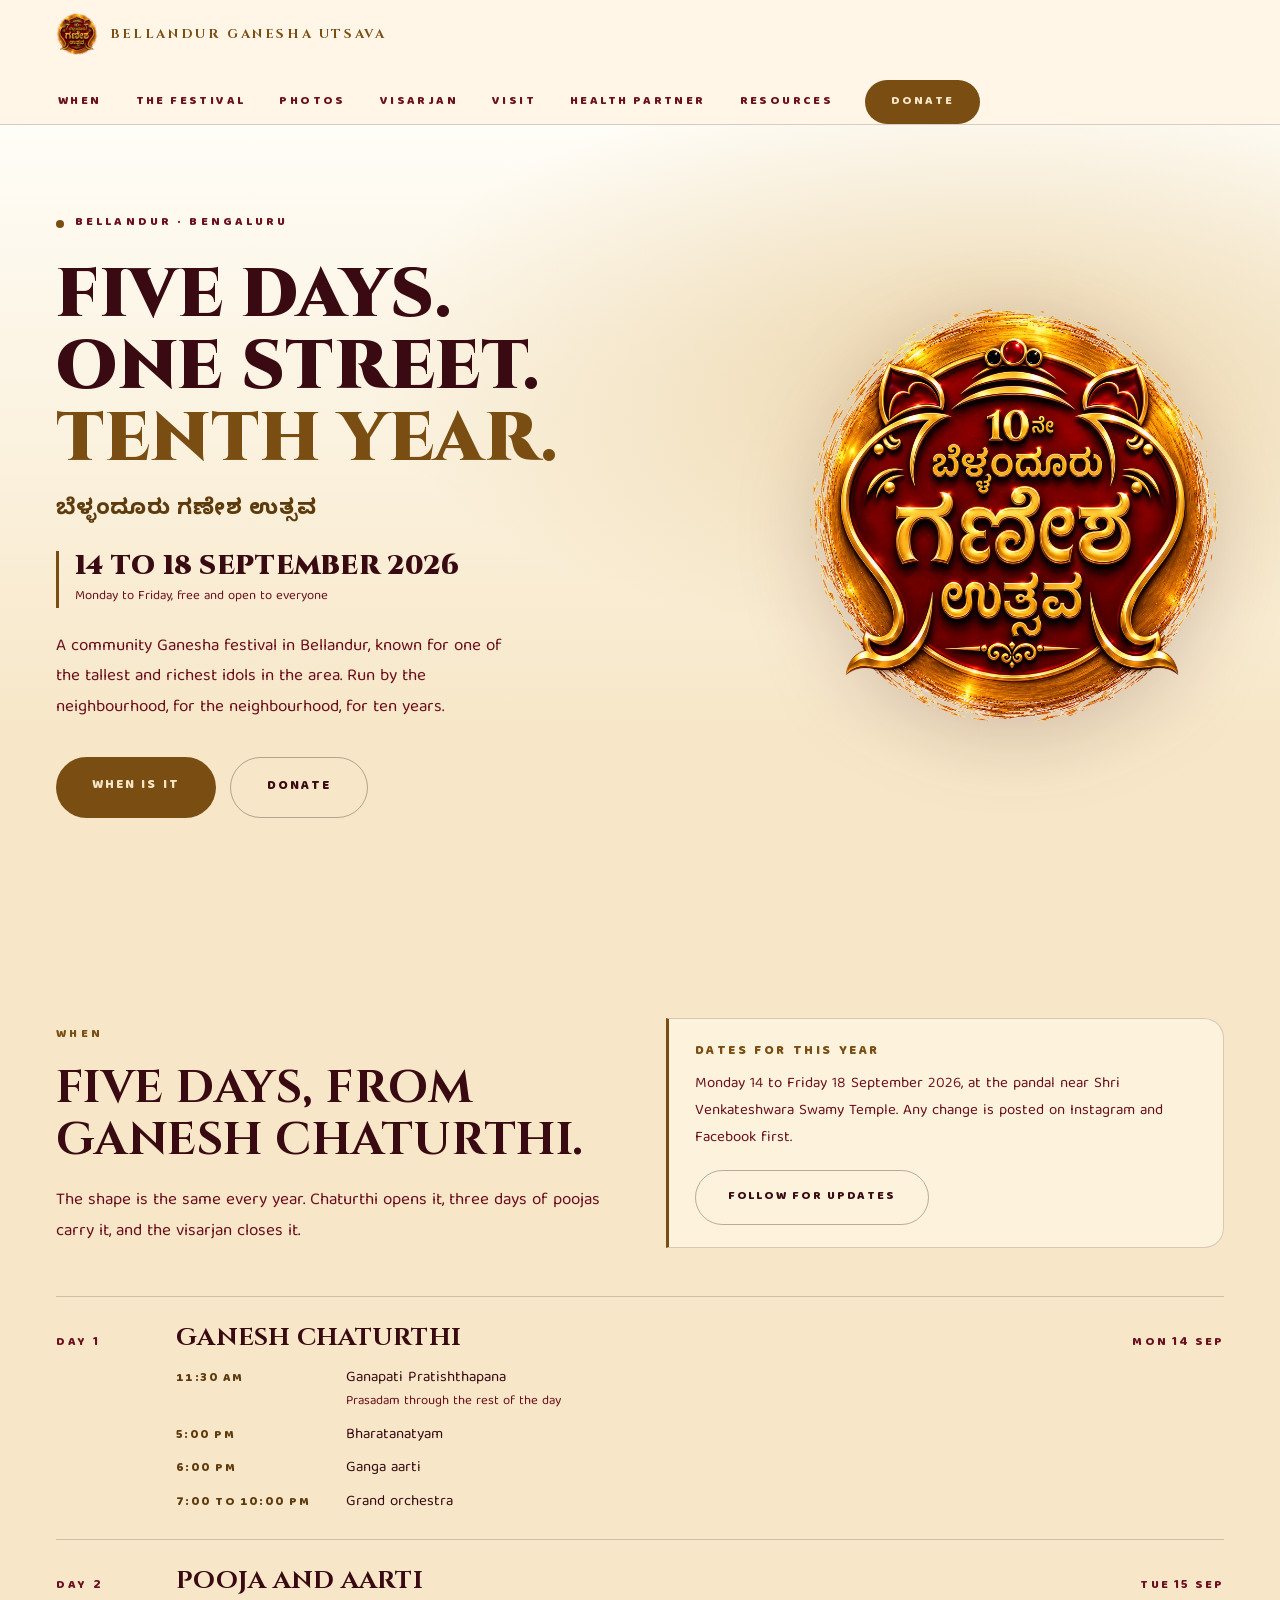
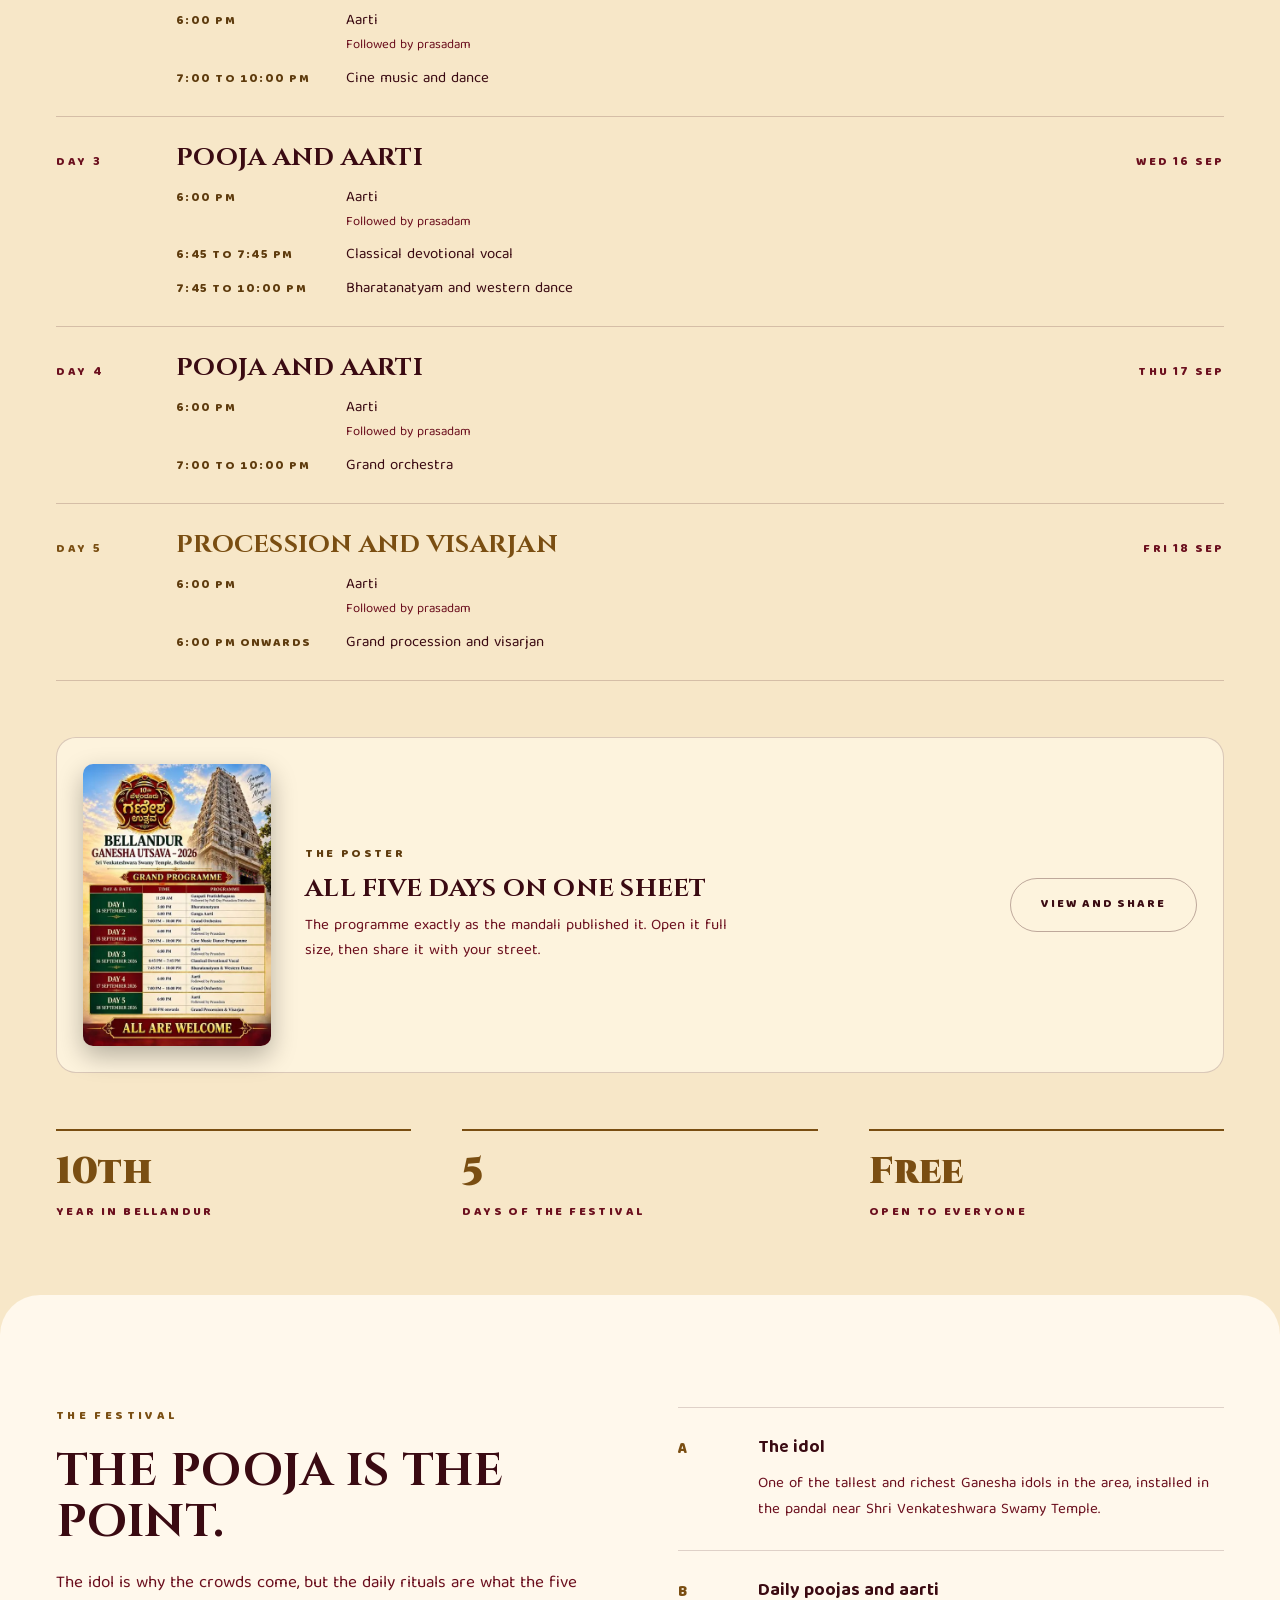
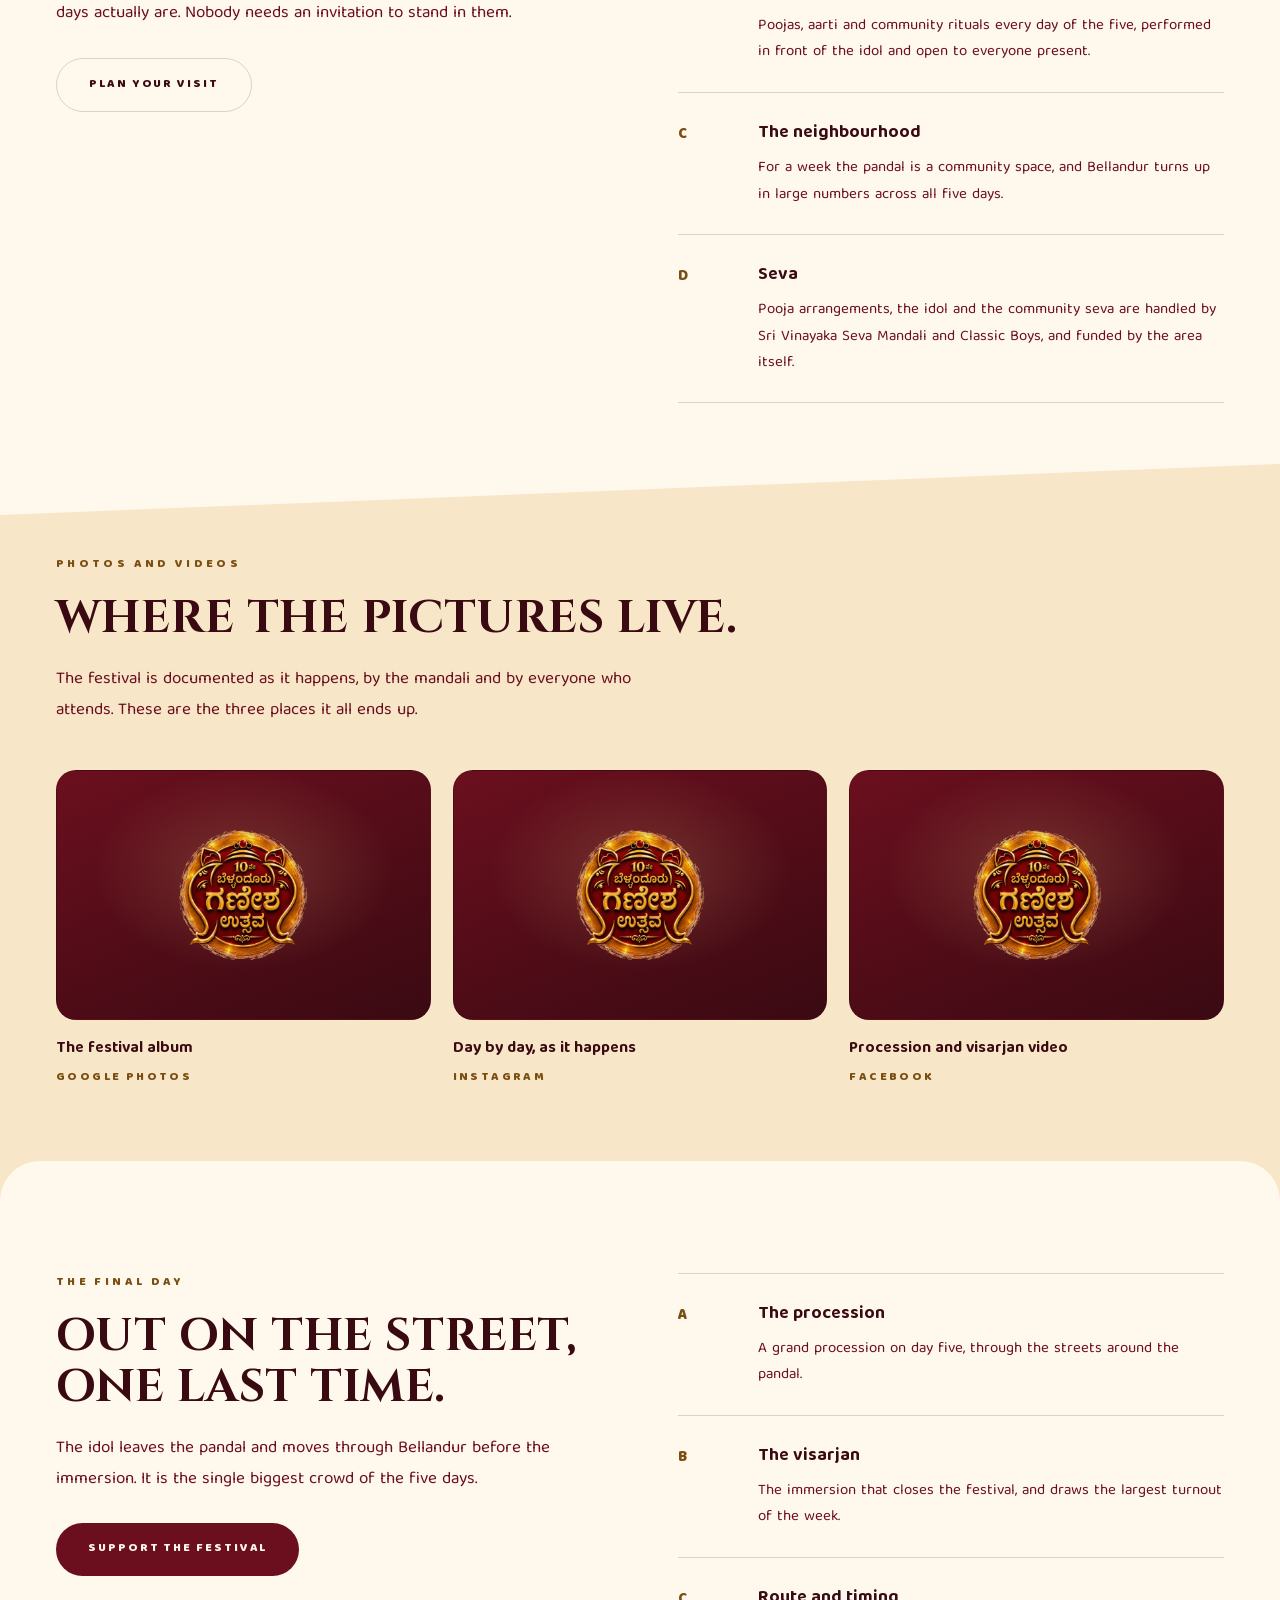
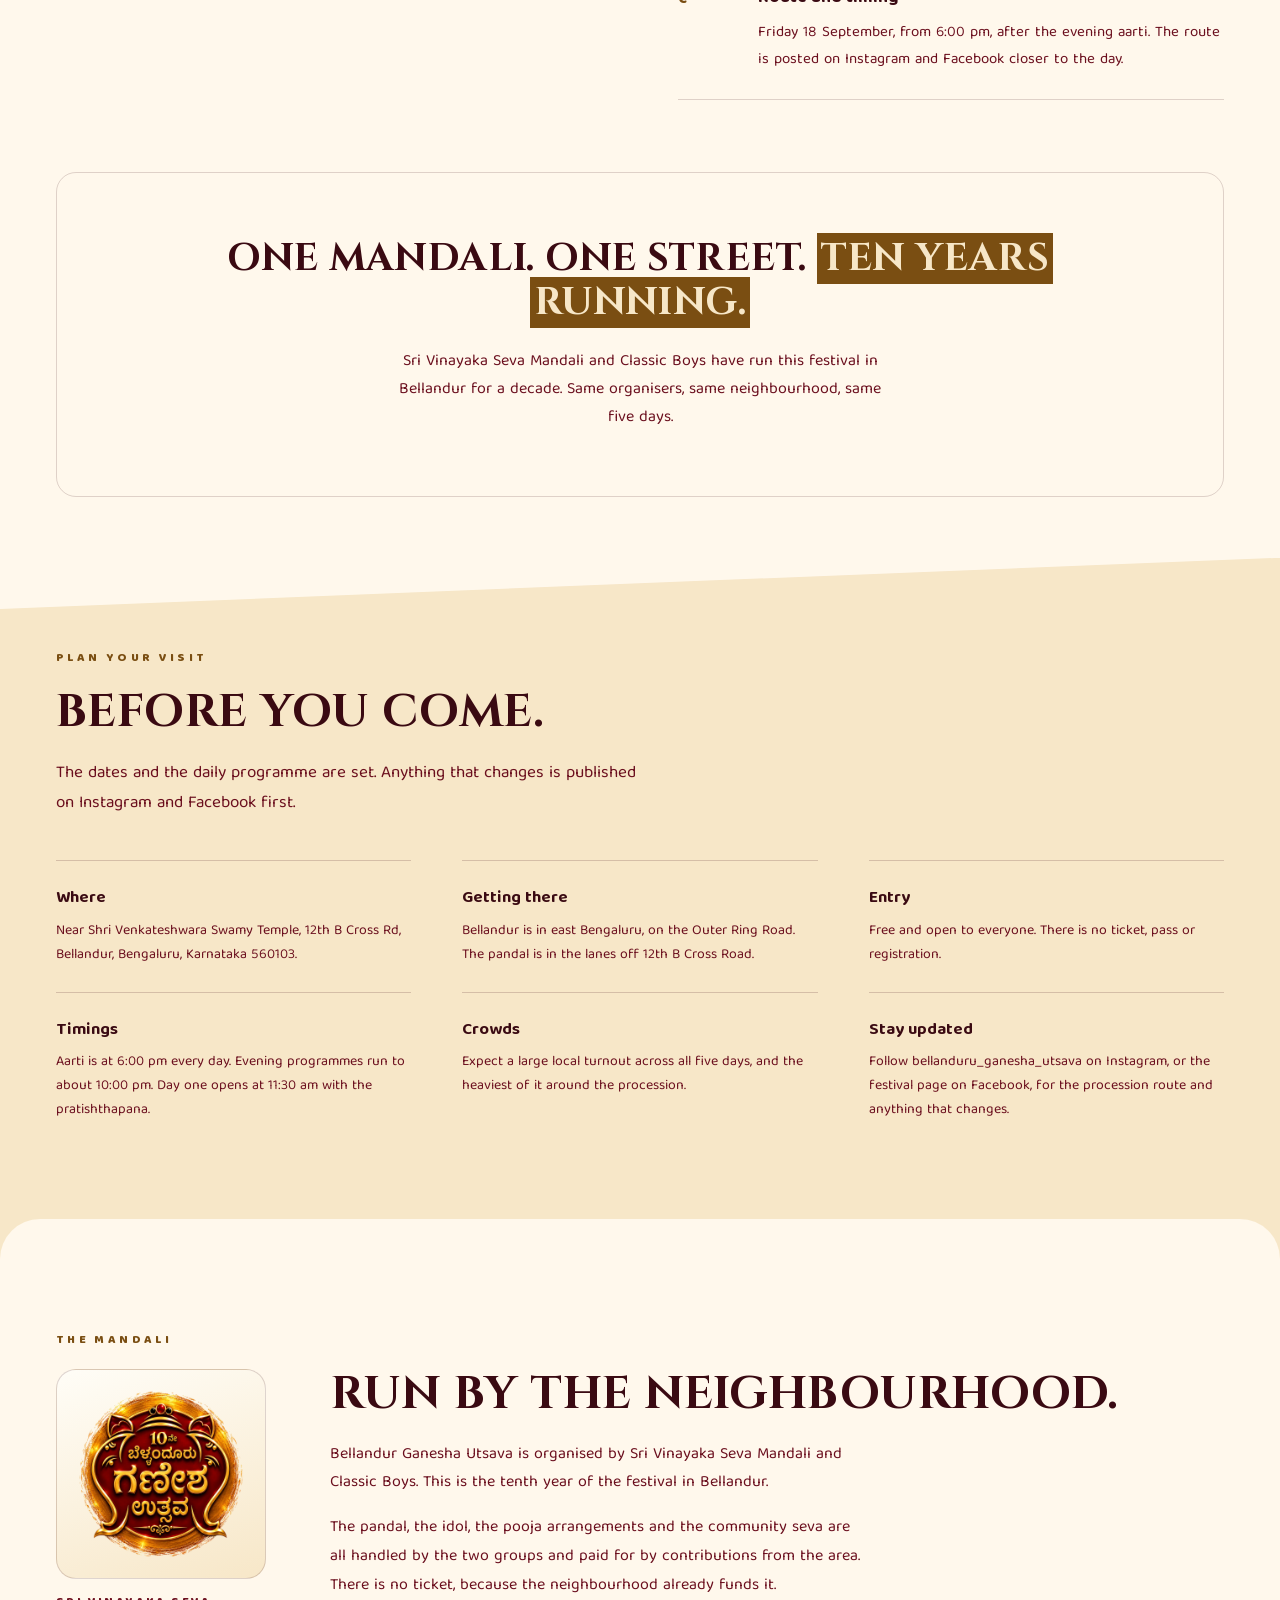
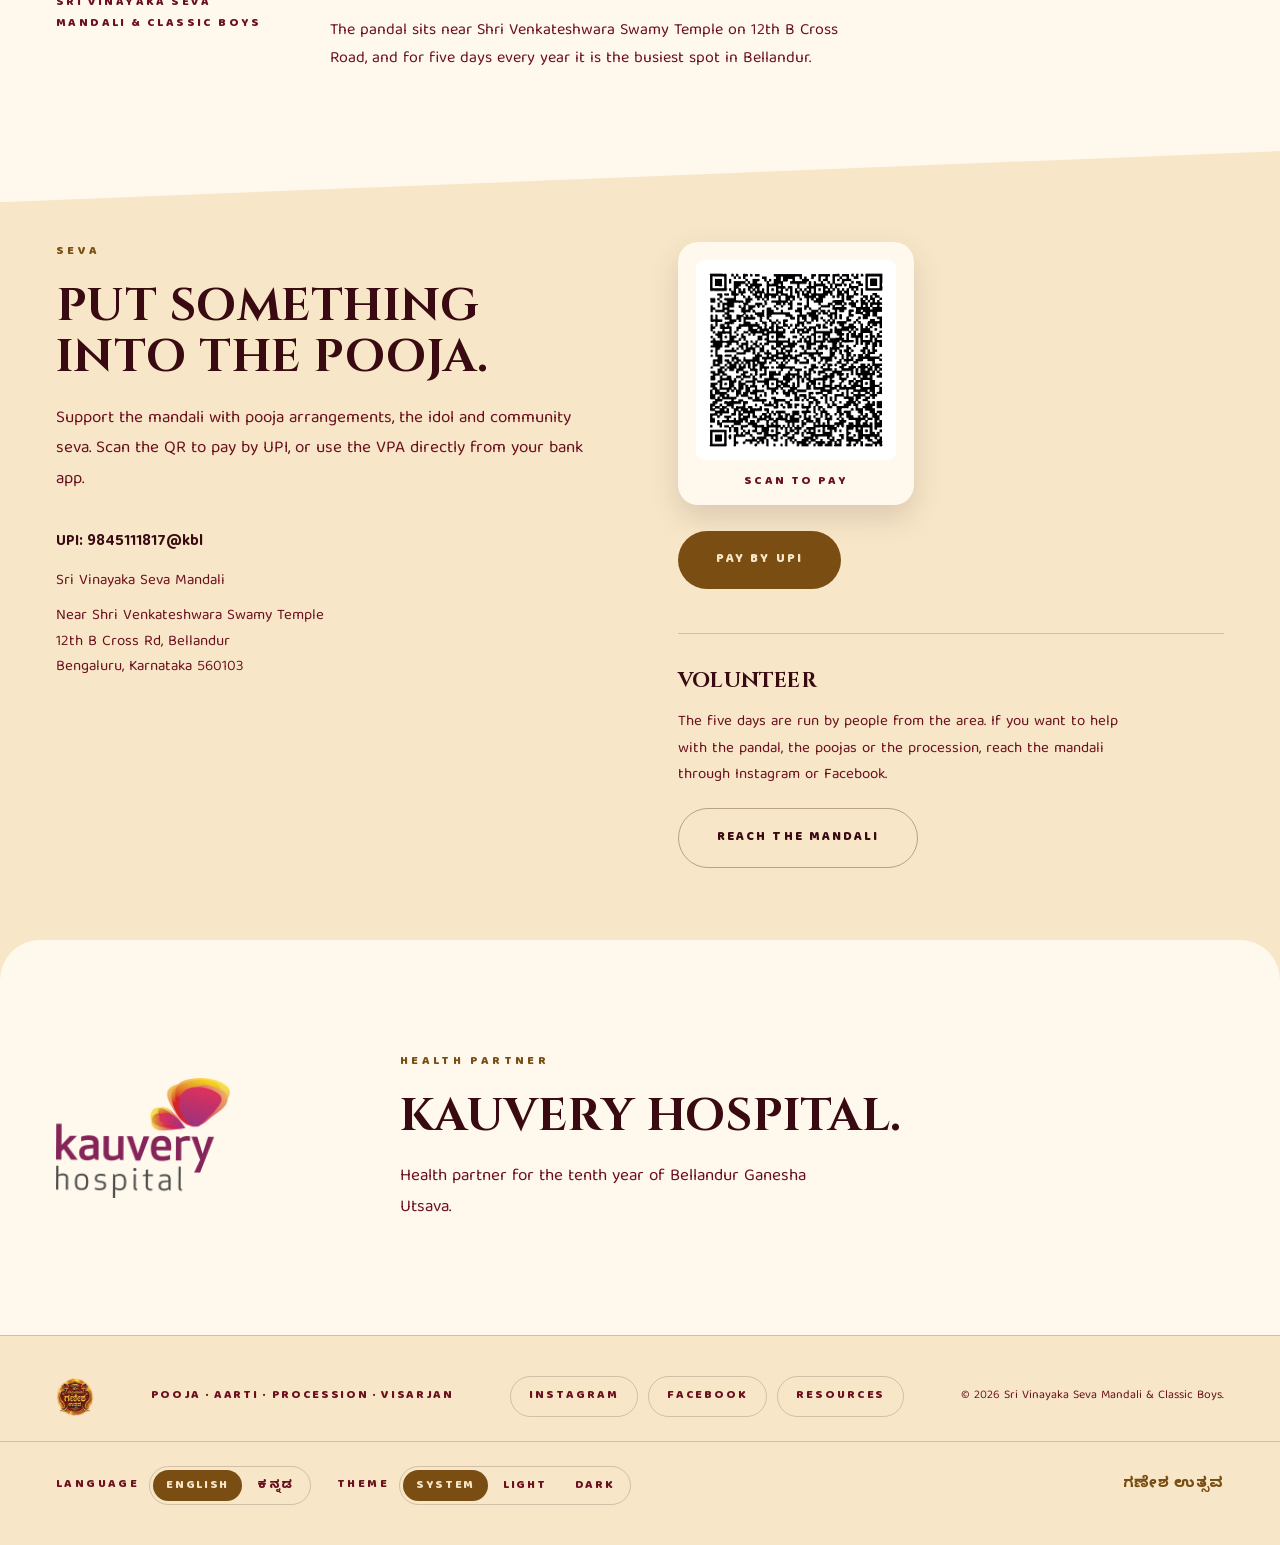
==== commit 9a0f9e68: "health partner logo alignment." ====
--- a/index.html
+++ b/index.html
@@ -989,12 +989,7 @@
 
     <!-- ==== Partners ===================================================== -->
     <section id="partners" class="sheet sheet--soft seam-round" aria-labelledby="partners-title">
-      <div class="wrap">
-        <p class="eyebrow eyebrow--soft" data-i18n="partners.eyebrow">Health partner</p>
-        <h2 class="headline" id="partners-title" data-i18n="partners.title">Kauvery Hospital.</h2>
-        <p class="lede lede--gap" data-i18n="partners.lede">
-          Health partner for the tenth year of Bellandur Ganesha Utsava.
-        </p>
+      <div class="wrap partners">
         <figure class="partners__mark">
           <picture>
             <source srcset="imgs/kauvery-logo.webp" type="image/webp" />
@@ -1009,6 +1004,13 @@
             />
           </picture>
         </figure>
+        <div class="partners__copy">
+          <p class="eyebrow eyebrow--soft" data-i18n="partners.eyebrow">Health partner</p>
+          <h2 class="headline" id="partners-title" data-i18n="partners.title">Kauvery Hospital.</h2>
+          <p class="lede" data-i18n="partners.lede">
+            Health partner for the tenth year of Bellandur Ganesha Utsava.
+          </p>
+        </div>
       </div>
     </section>
 
--- a/css/v2.css
+++ b/css/v2.css
@@ -1048,19 +1048,31 @@
 
 /* ---- Partners: Kauvery health partner ---------------------------------- */
 
+.partners {
+  display: grid;
+  grid-template-columns: minmax(160px, 280px) minmax(0, 1fr);
+  gap: clamp(28px, 5vw, 64px);
+  align-items: center;
+}
+
 .partners__mark {
   margin: 0;
   display: grid;
-  place-items: start;
+  place-items: center start;
 }
 
 .partners__mark img {
   display: block;
   width: auto;
   height: auto;
-  max-width: min(280px, 70vw);
+  max-width: 100%;
   max-height: 120px;
   object-fit: contain;
+}
+
+.partners__copy .lede {
+  margin-bottom: 0;
+  max-width: 42ch;
 }
 
 .volunteer__title {
@@ -1295,6 +1307,11 @@
 @media (max-width: 900px) {
   .about__grid { grid-template-columns: 1fr; }
   .about__portrait { max-width: 220px; }
+  .partners {
+    grid-template-columns: 1fr;
+    gap: 28px;
+  }
+  .partners__mark img { max-height: 96px; }
 }
 
 /* ---- Phone -------------------------------------------------------------- */
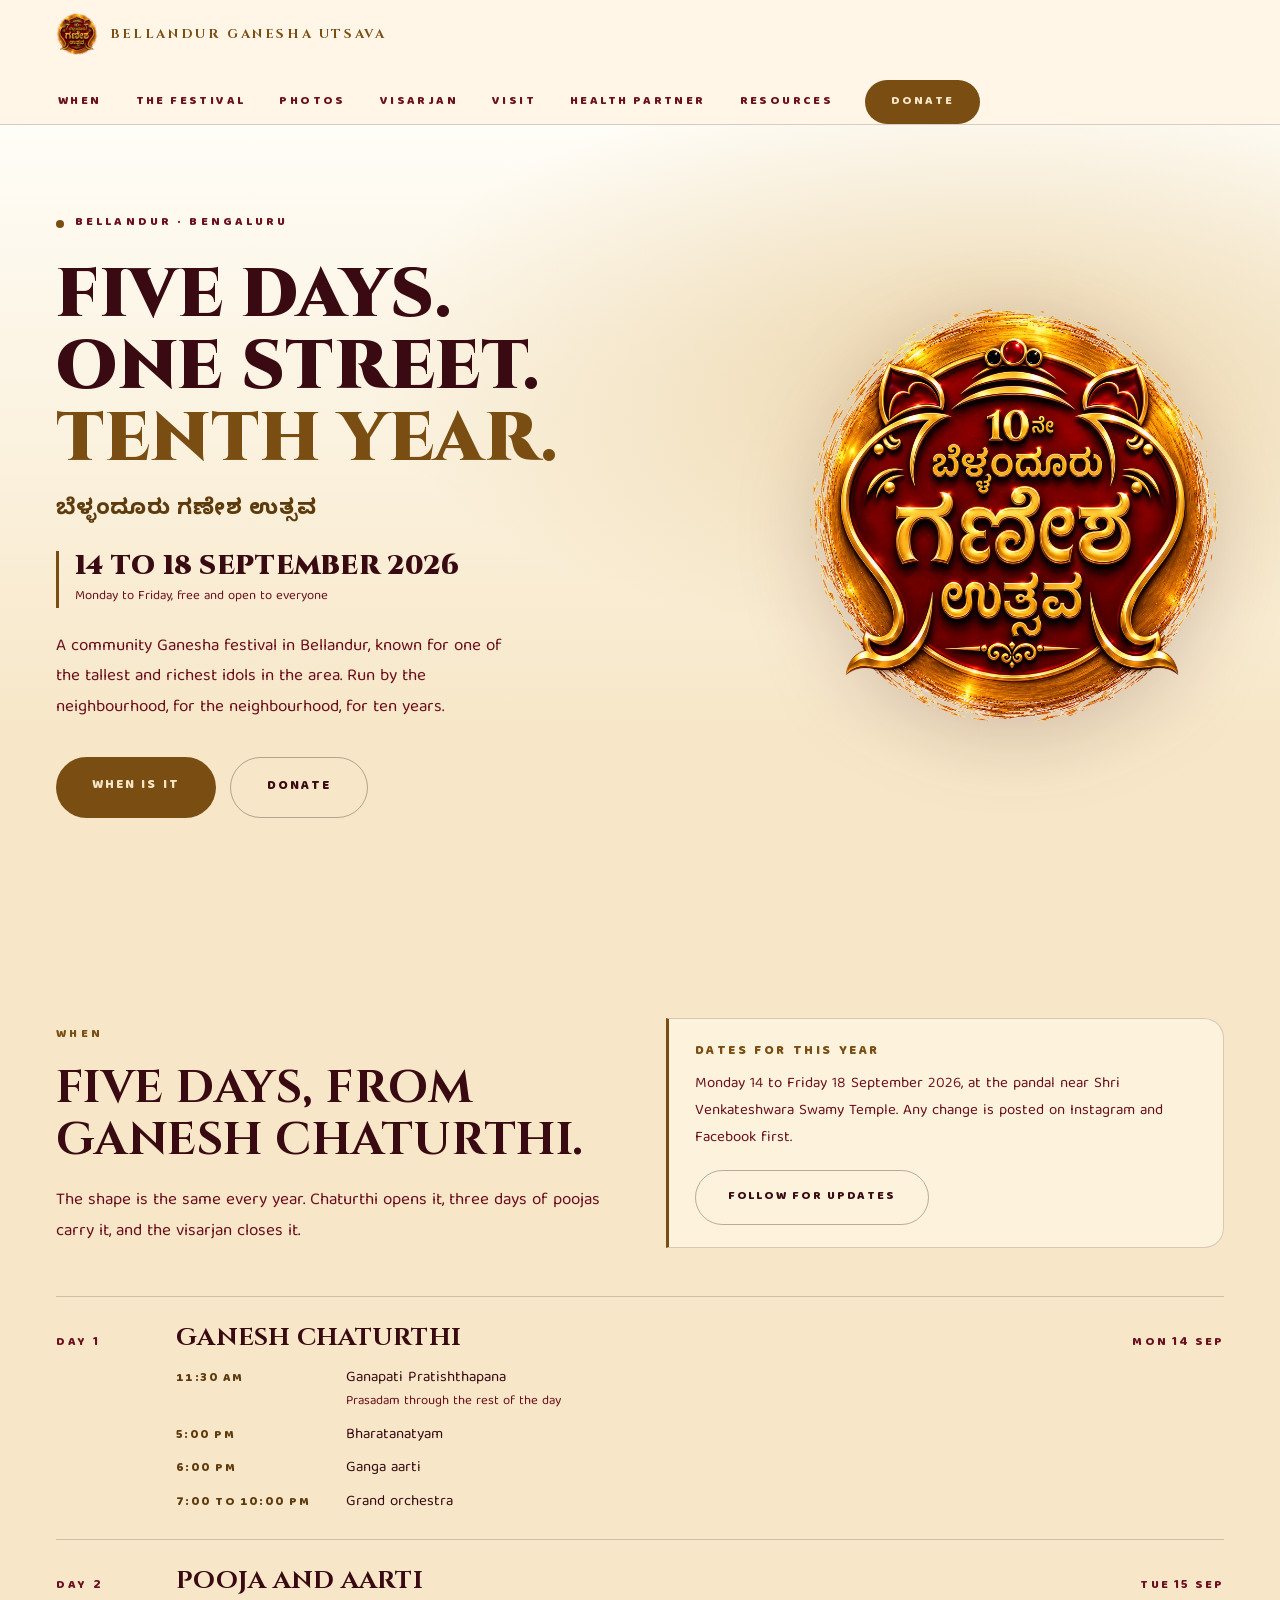
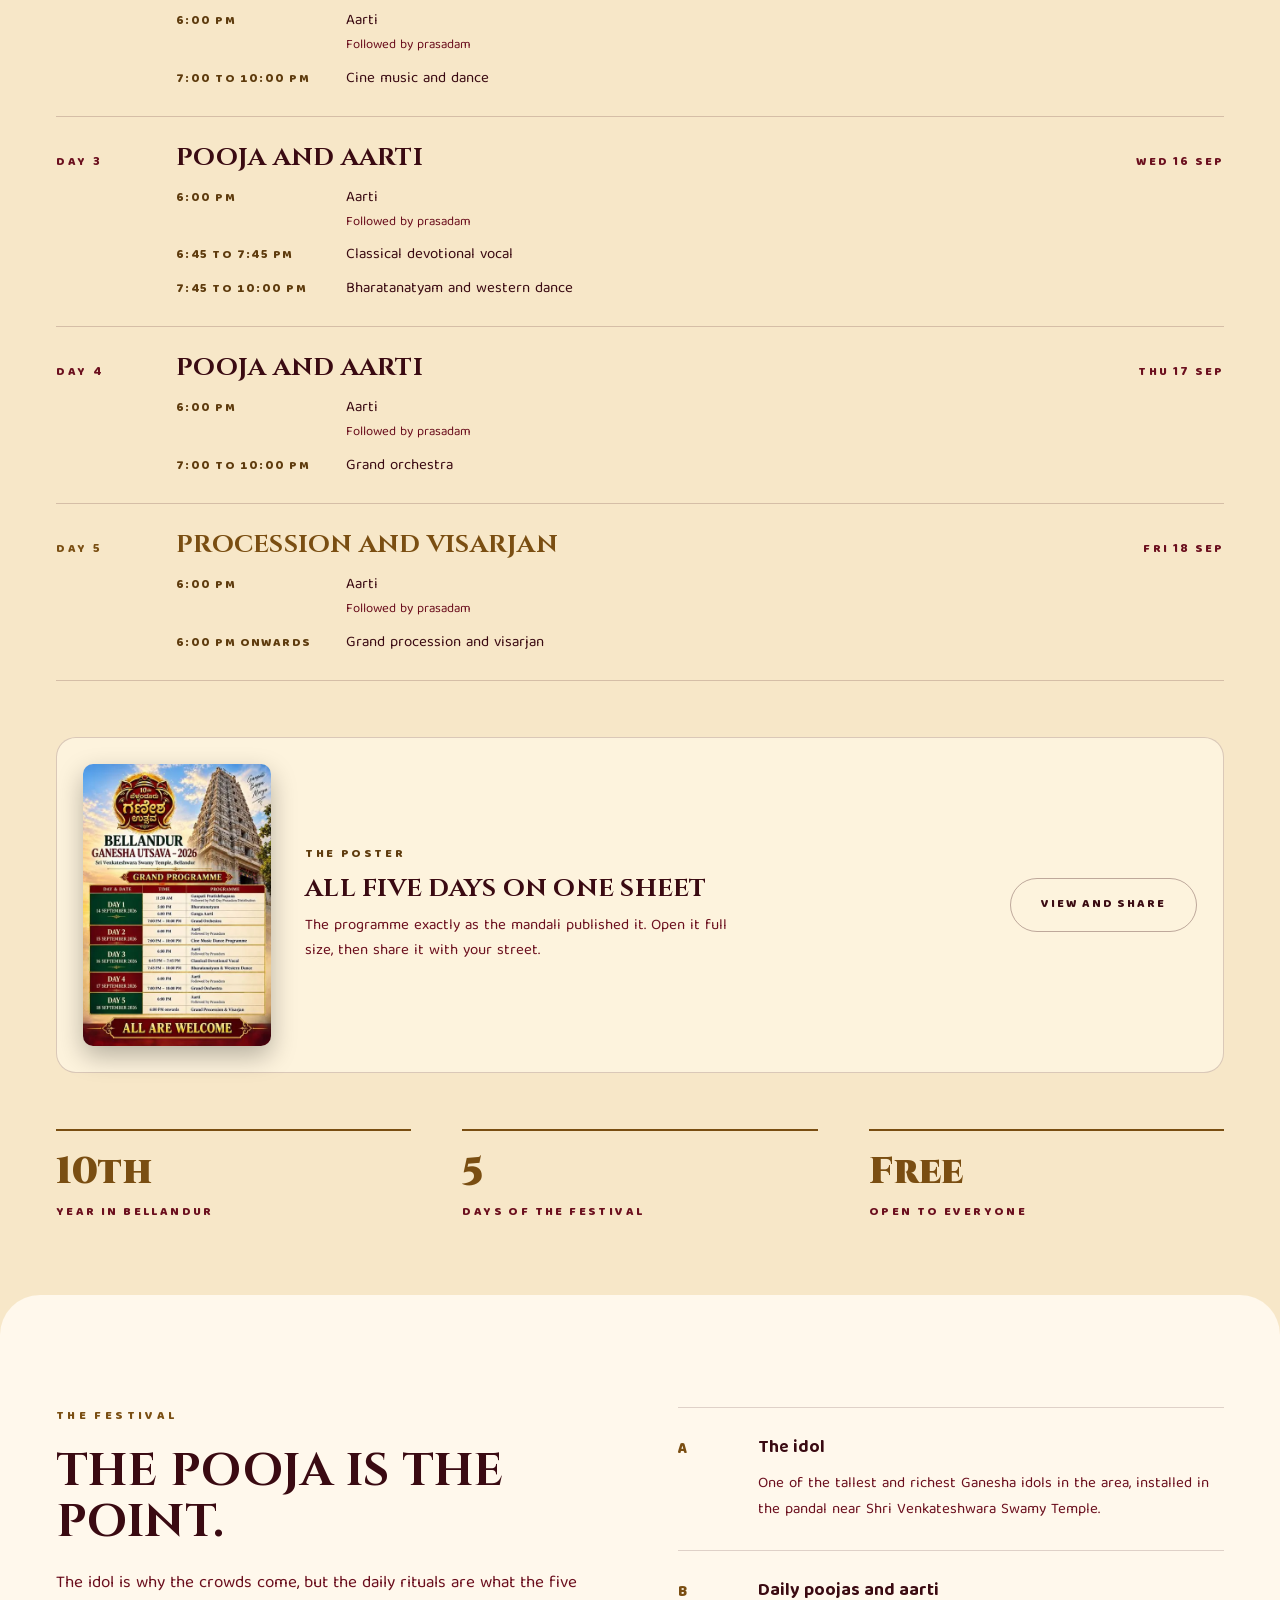
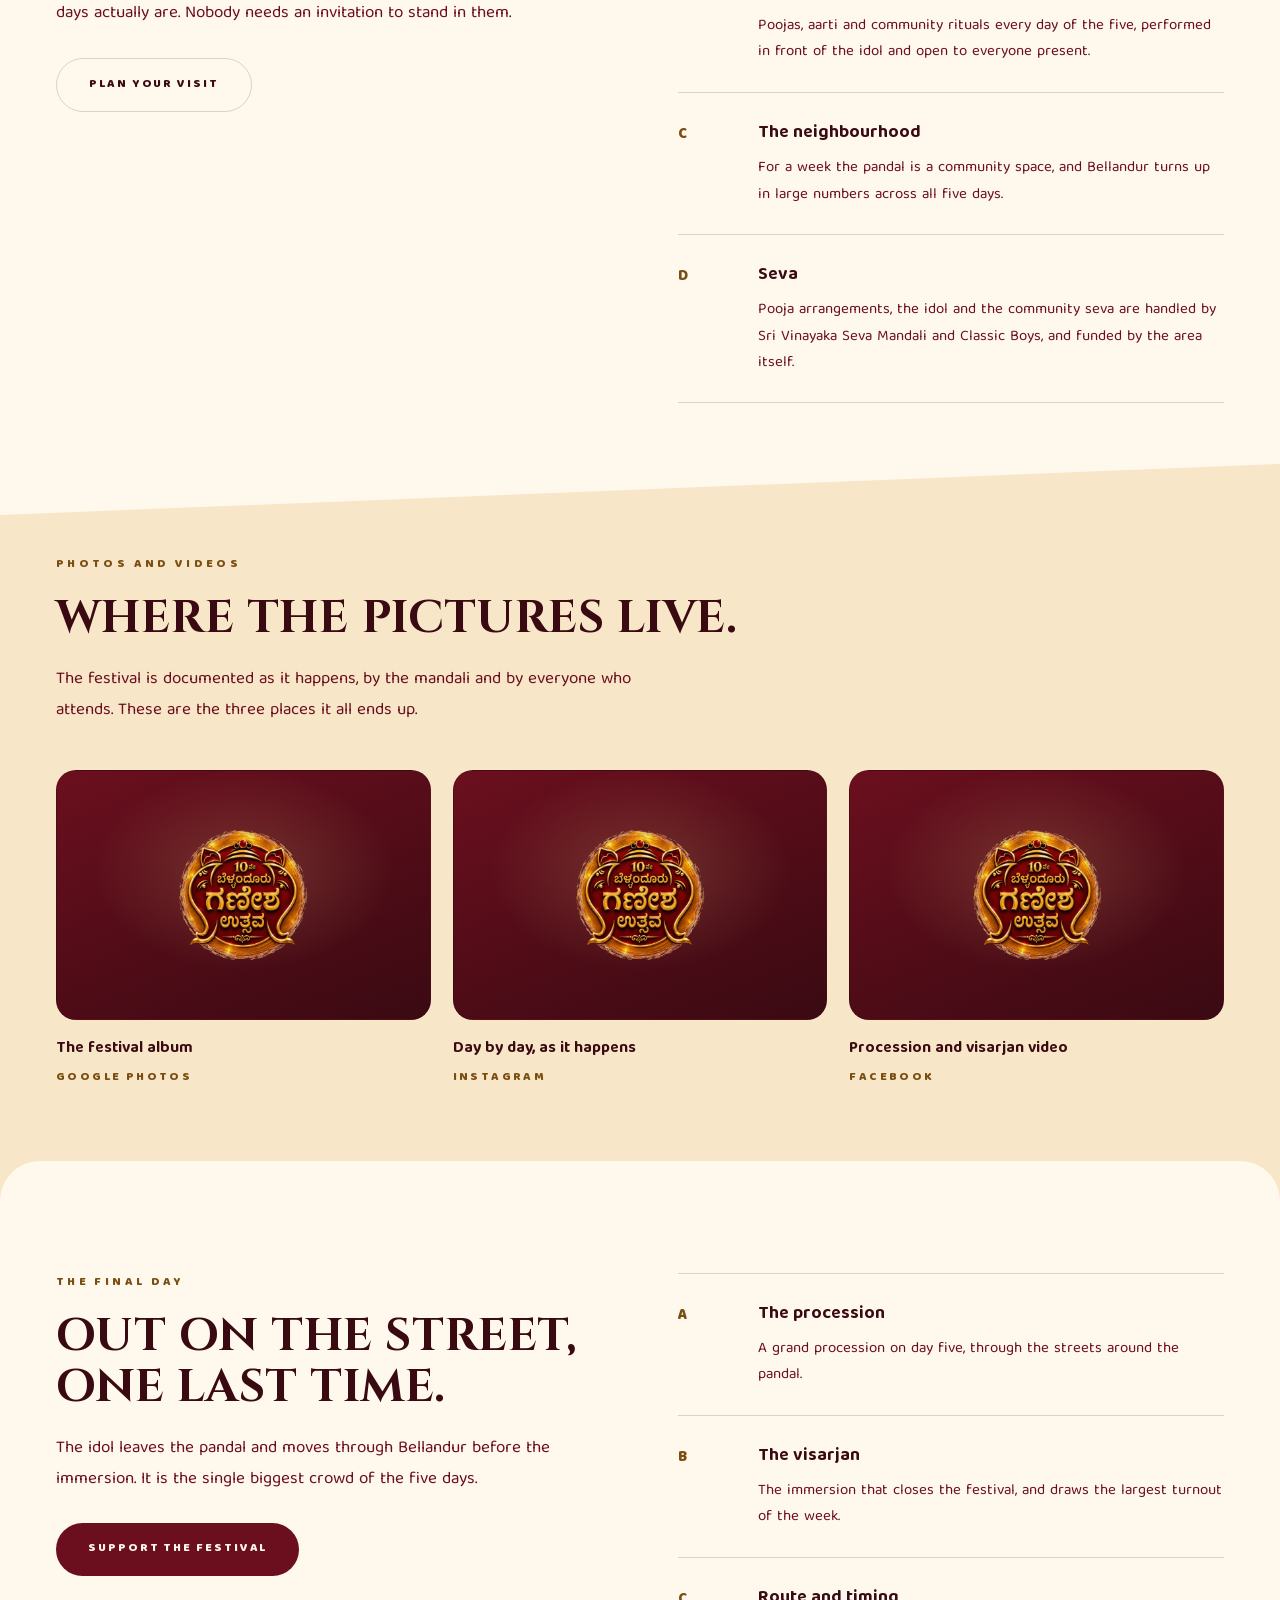
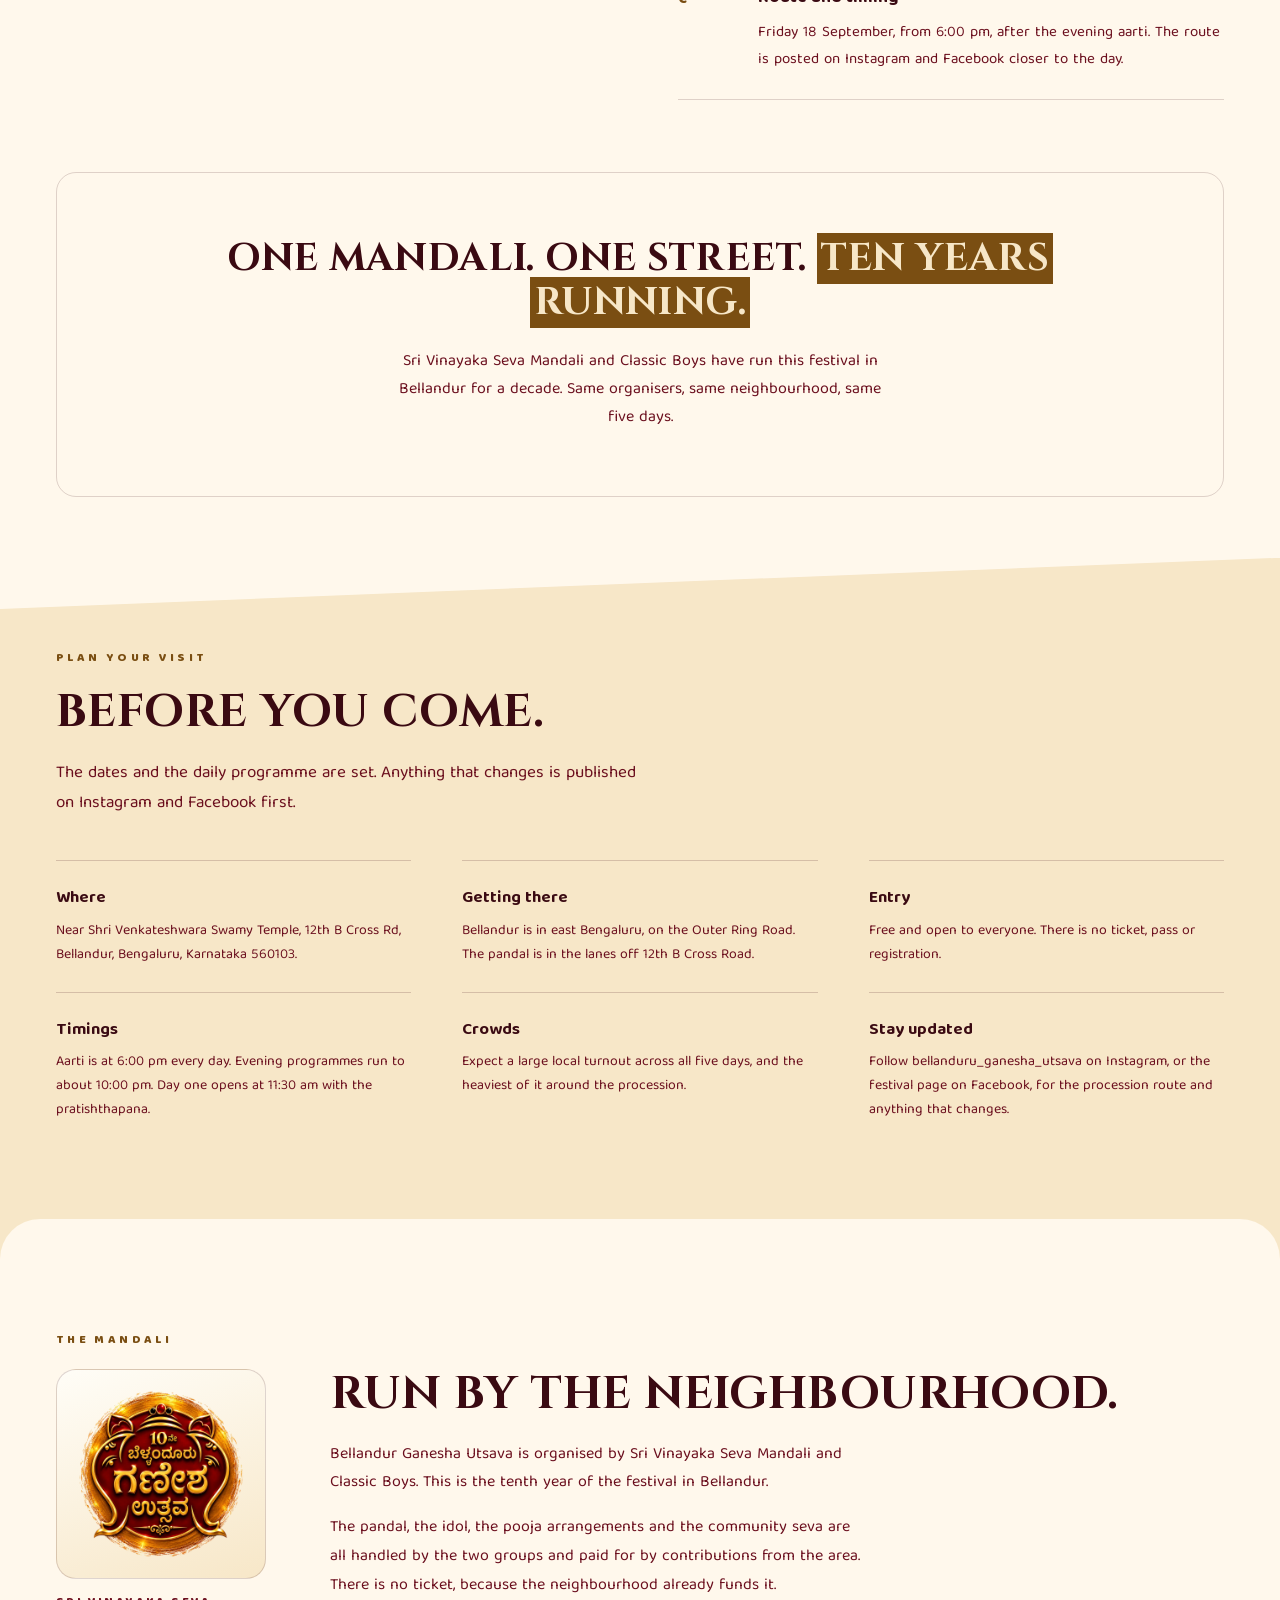
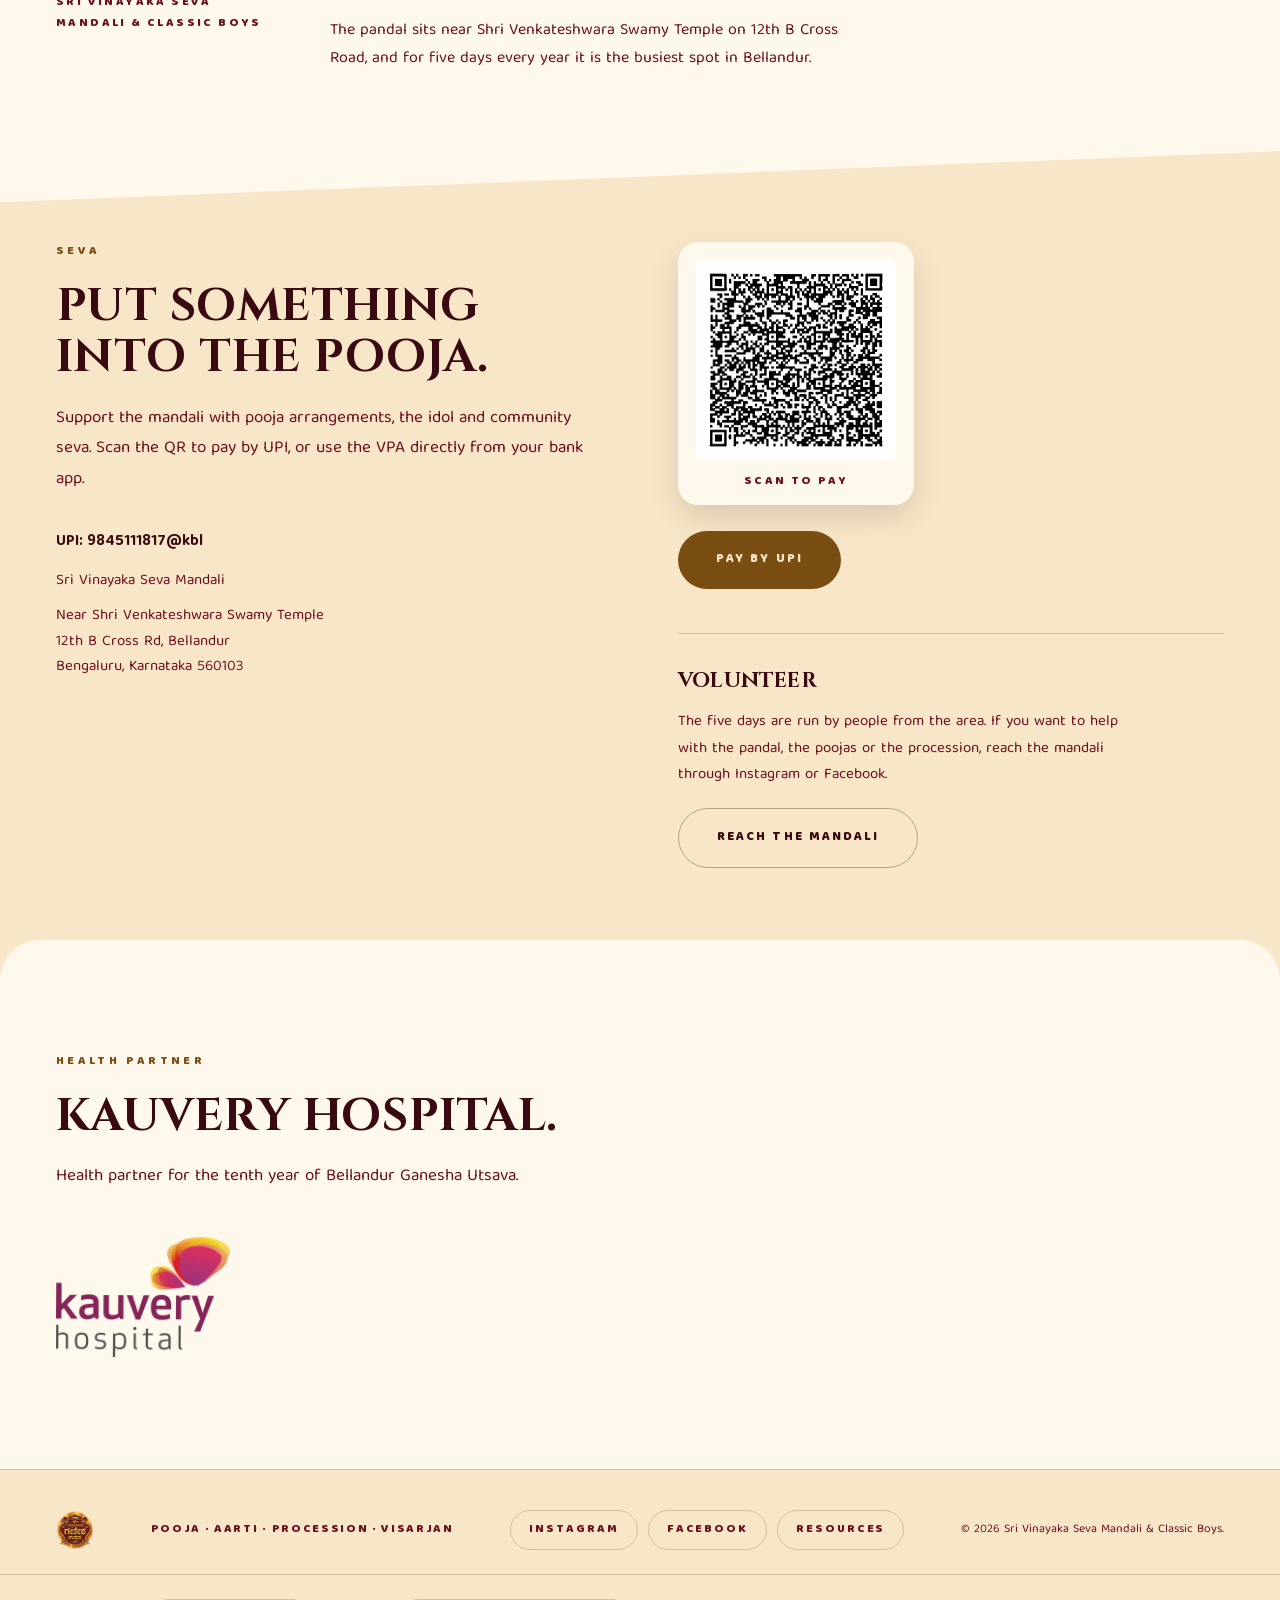
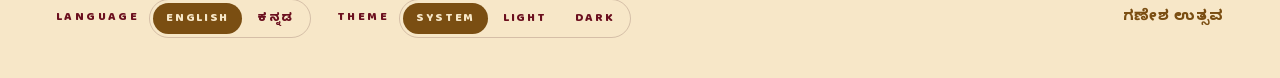
==== commit 35bf13fa: "Refactor partners section in index.html and update CSS styles - Simplified the structure of the part" ====
--- a/index.html
+++ b/index.html
@@ -989,7 +989,12 @@
 
     <!-- ==== Partners ===================================================== -->
     <section id="partners" class="sheet sheet--soft seam-round" aria-labelledby="partners-title">
-      <div class="wrap partners">
+      <div class="wrap">
+        <p class="eyebrow eyebrow--soft" data-i18n="partners.eyebrow">Health partner</p>
+        <h2 class="headline" id="partners-title" data-i18n="partners.title">Kauvery Hospital.</h2>
+        <p class="lede lede--gap" data-i18n="partners.lede">
+          Health partner for the tenth year of Bellandur Ganesha Utsava.
+        </p>
         <figure class="partners__mark">
           <picture>
             <source srcset="imgs/kauvery-logo.webp" type="image/webp" />
@@ -1004,13 +1009,6 @@
             />
           </picture>
         </figure>
-        <div class="partners__copy">
-          <p class="eyebrow eyebrow--soft" data-i18n="partners.eyebrow">Health partner</p>
-          <h2 class="headline" id="partners-title" data-i18n="partners.title">Kauvery Hospital.</h2>
-          <p class="lede" data-i18n="partners.lede">
-            Health partner for the tenth year of Bellandur Ganesha Utsava.
-          </p>
-        </div>
       </div>
     </section>
 
--- a/css/v2.css
+++ b/css/v2.css
@@ -1048,31 +1048,19 @@
 
 /* ---- Partners: Kauvery health partner ---------------------------------- */
 
-.partners {
-  display: grid;
-  grid-template-columns: minmax(160px, 280px) minmax(0, 1fr);
-  gap: clamp(28px, 5vw, 64px);
-  align-items: center;
-}
-
 .partners__mark {
   margin: 0;
   display: grid;
-  place-items: center start;
+  place-items: start;
 }
 
 .partners__mark img {
   display: block;
   width: auto;
   height: auto;
-  max-width: 100%;
+  max-width: min(280px, 70vw);
   max-height: 120px;
   object-fit: contain;
-}
-
-.partners__copy .lede {
-  margin-bottom: 0;
-  max-width: 42ch;
 }
 
 .volunteer__title {
@@ -1307,11 +1295,6 @@
 @media (max-width: 900px) {
   .about__grid { grid-template-columns: 1fr; }
   .about__portrait { max-width: 220px; }
-  .partners {
-    grid-template-columns: 1fr;
-    gap: 28px;
-  }
-  .partners__mark img { max-height: 96px; }
 }
 
 /* ---- Phone -------------------------------------------------------------- */
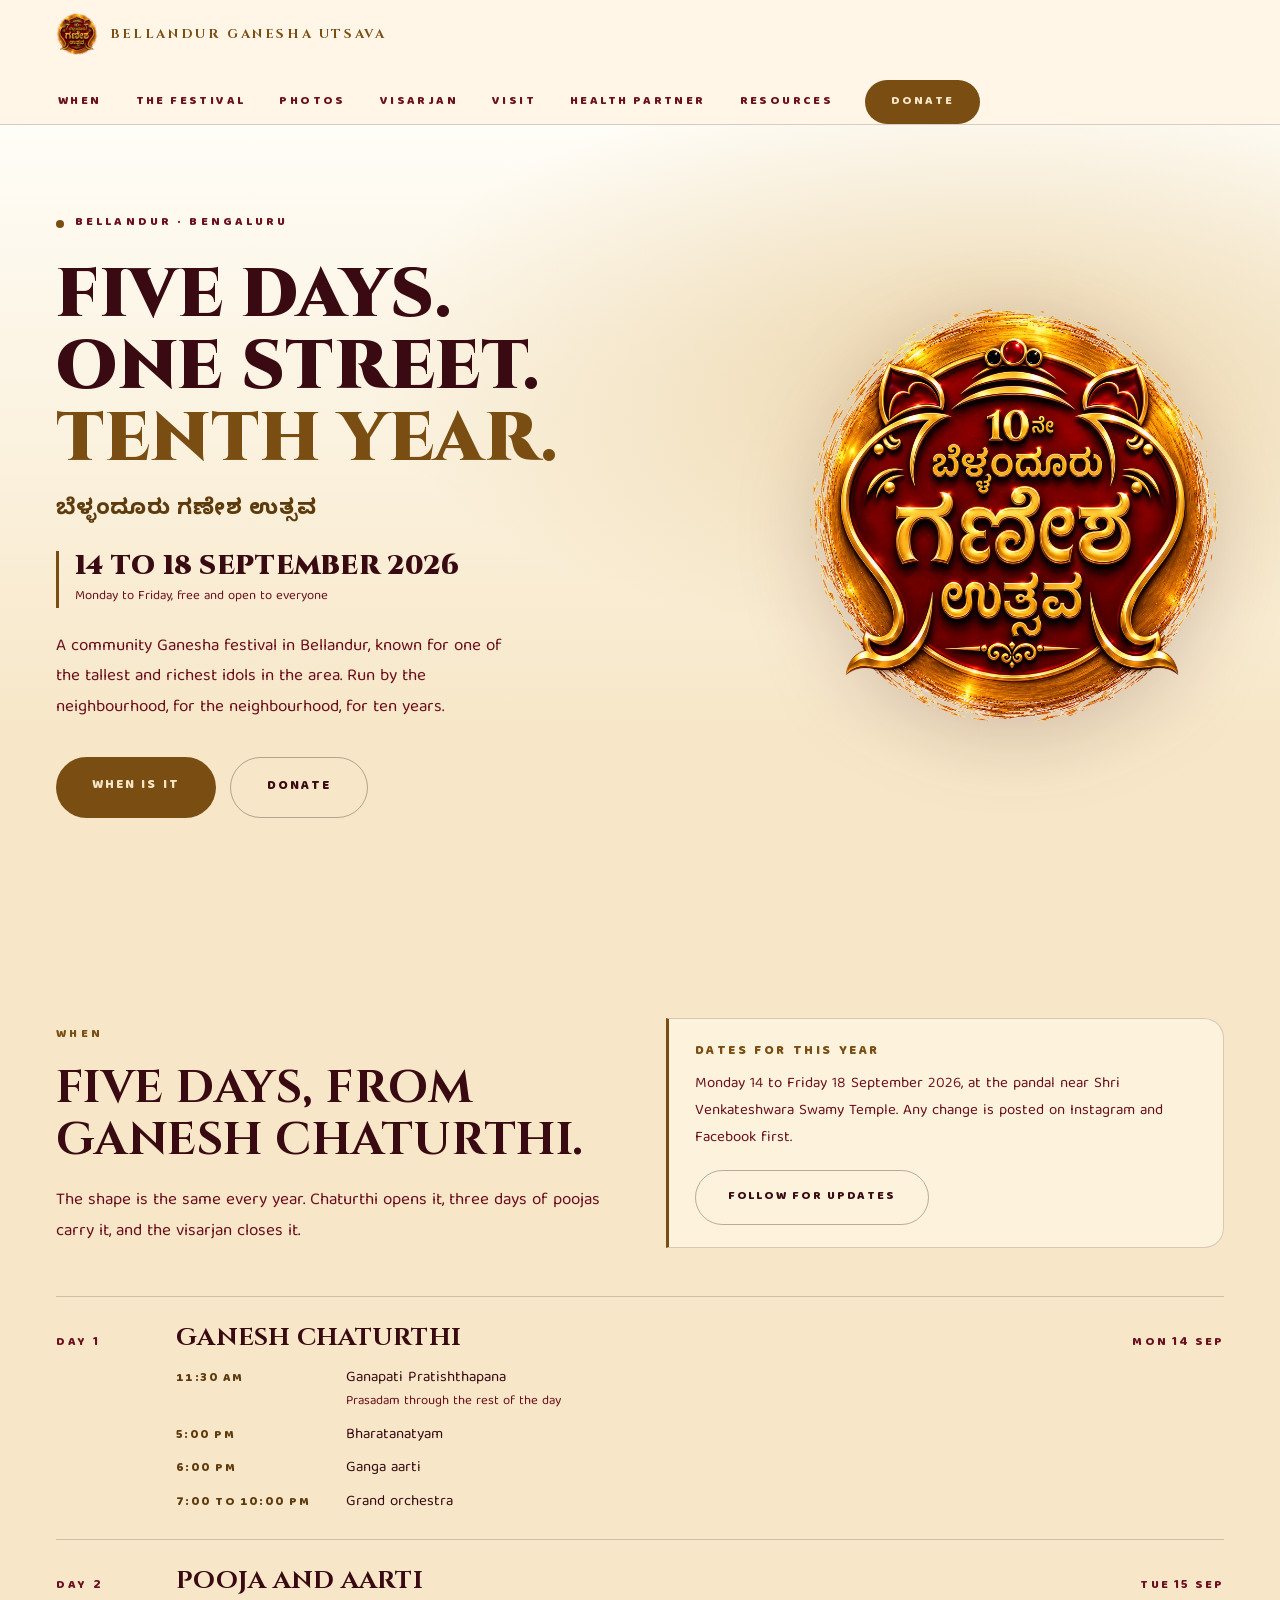
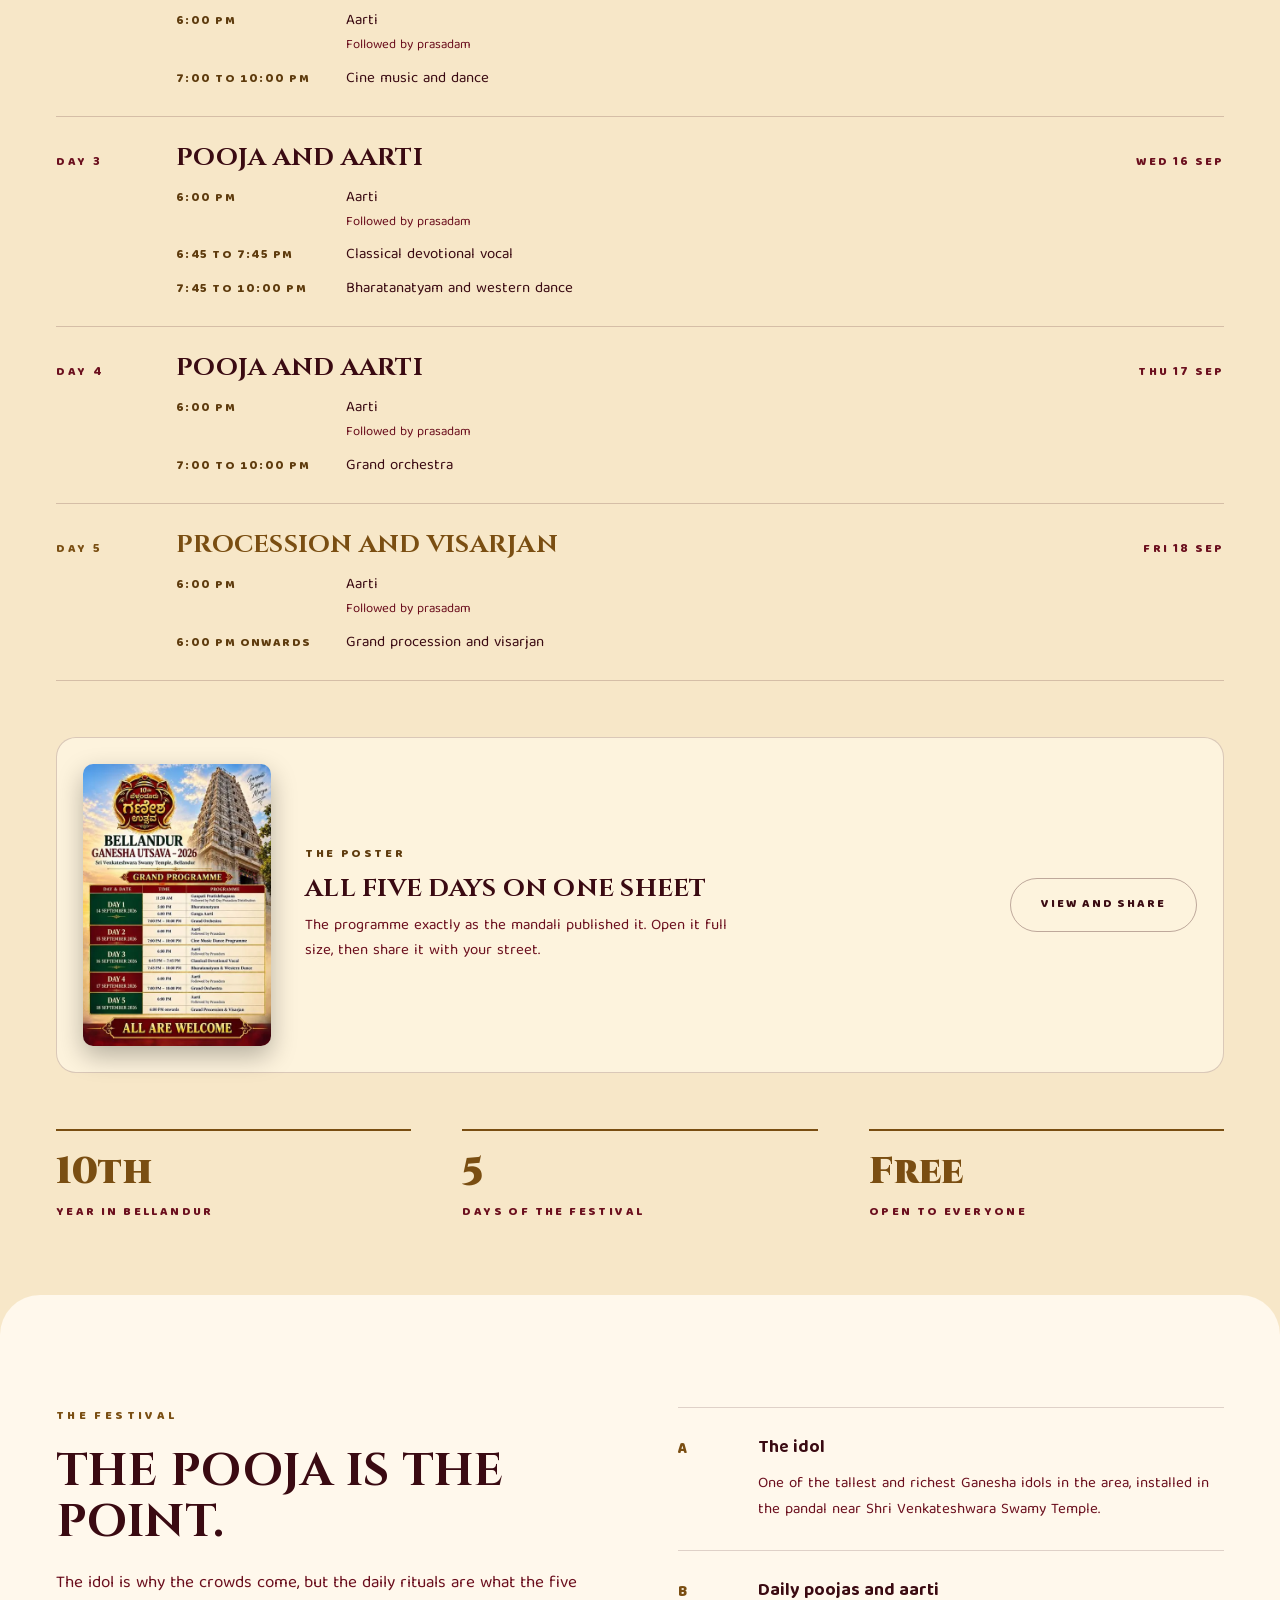
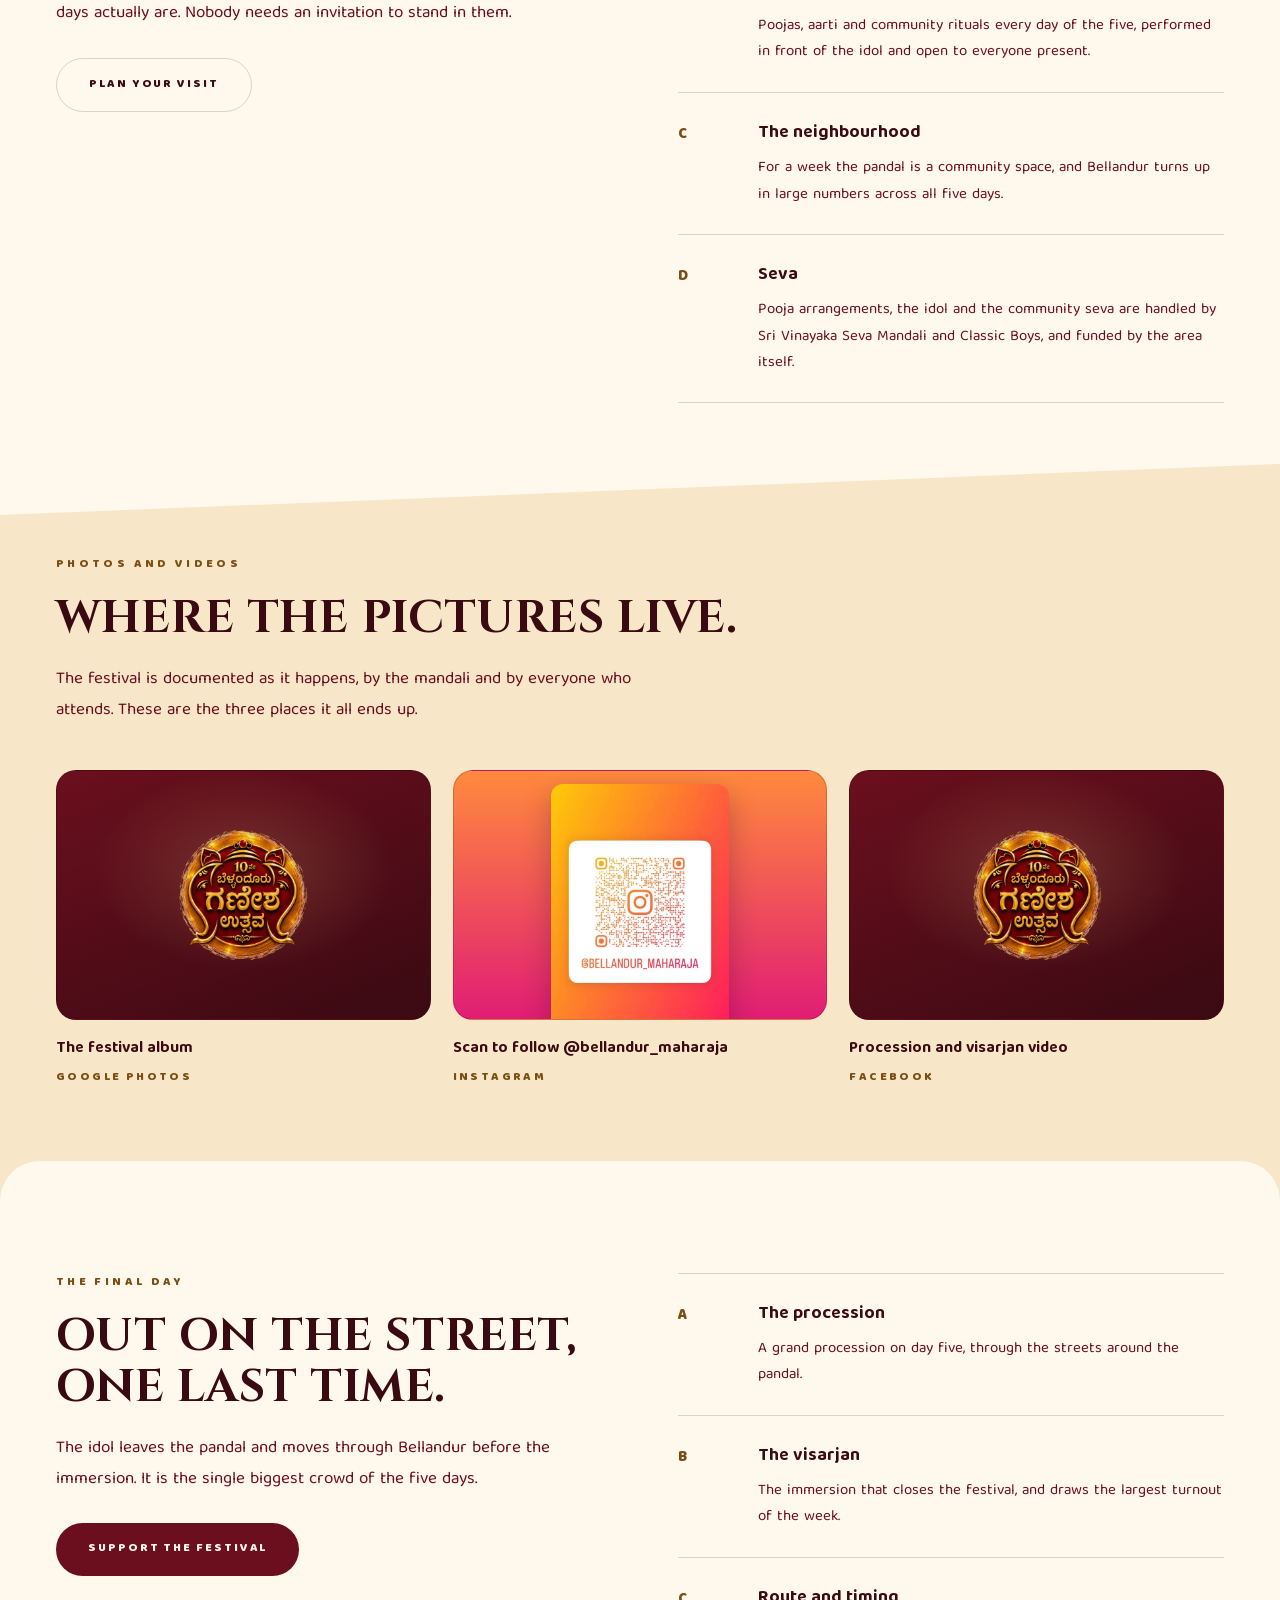
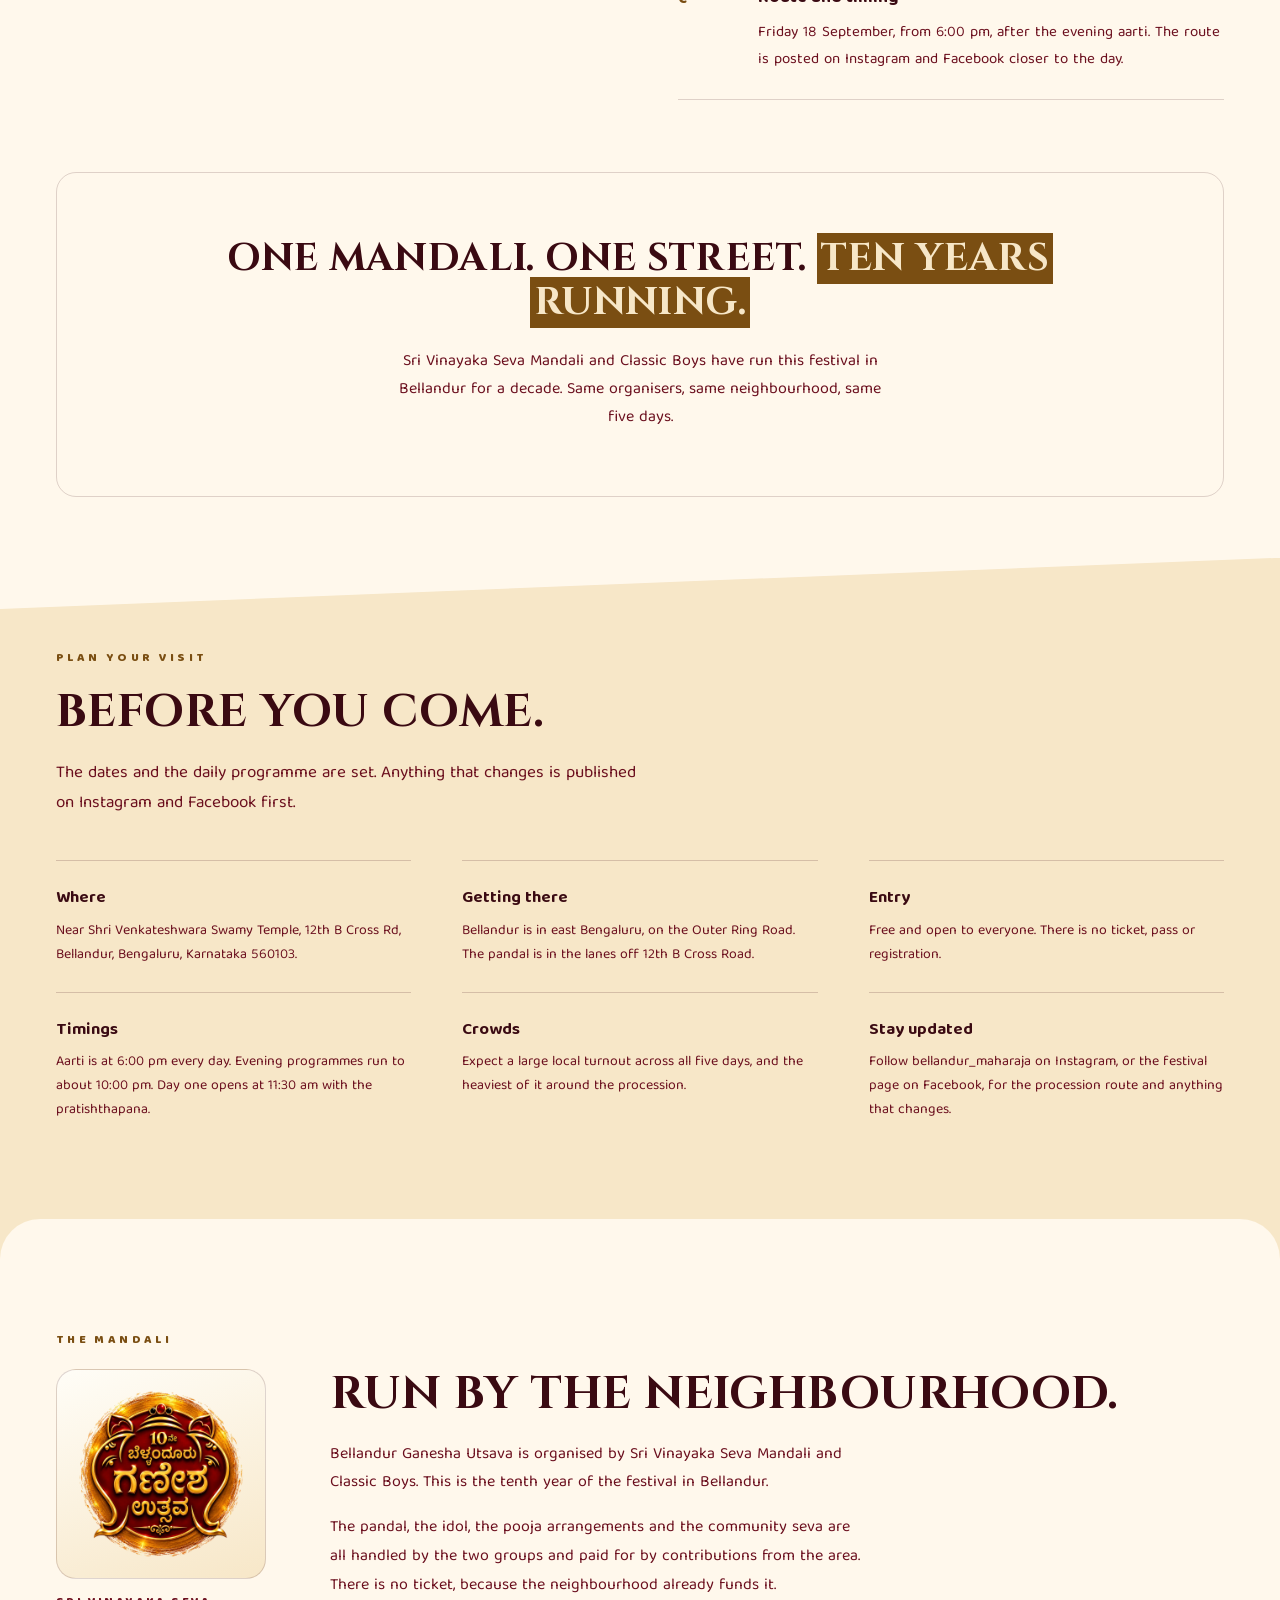
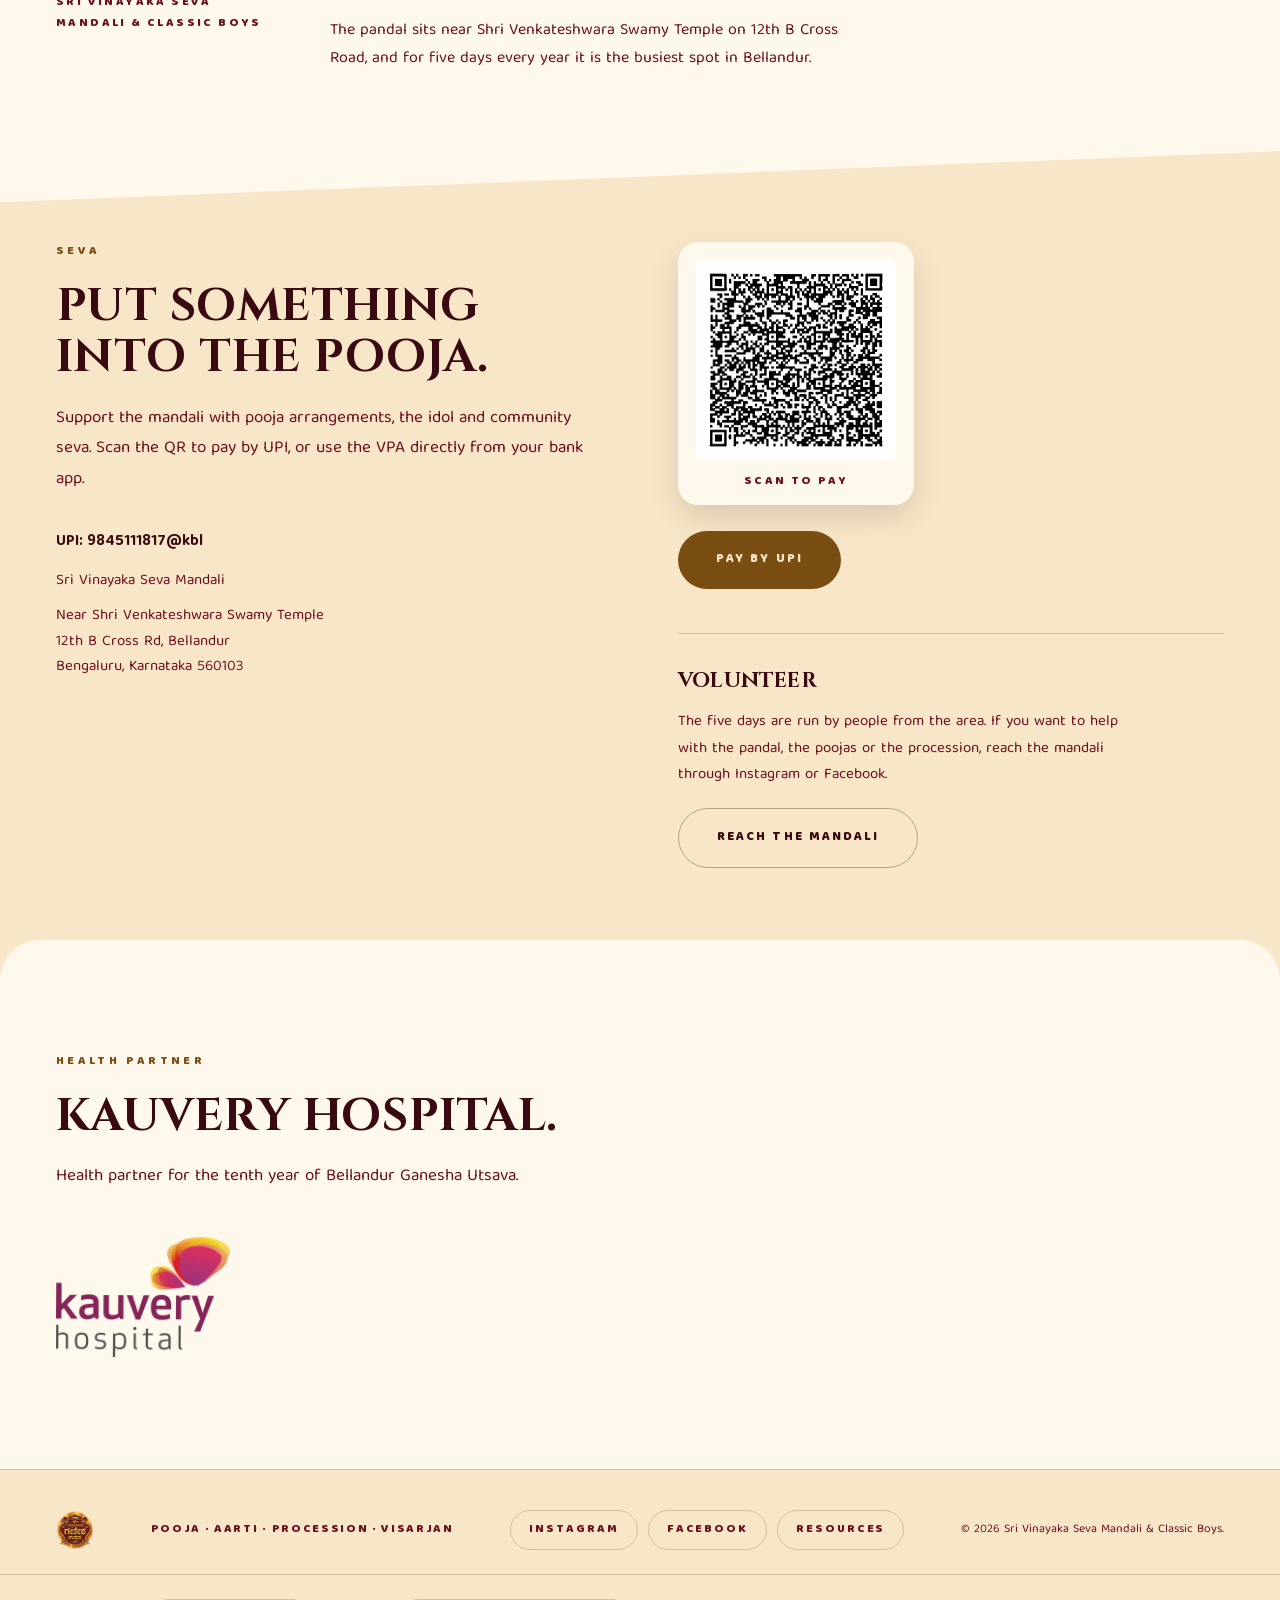
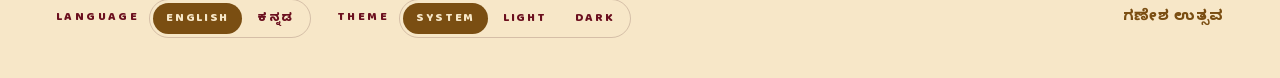
==== commit 72cd7644: "Add Instagram QR for @bellandur_maharaja and point all IG links there. Co-authored-by: Cursor <curso" ====
--- a/index.html
+++ b/index.html
@@ -114,7 +114,7 @@
             "url": "https://bgu.propage.in/imgs/logo.png"
           },
           "sameAs": [
-            "https://www.instagram.com/bellanduru_ganesha_utsava/",
+            "https://www.instagram.com/bellandur_maharaja/",
             "https://www.facebook.com/bellandurganeshautsava/"
           ],
           "areaServed": {
@@ -400,7 +400,7 @@
             }
           ],
           "sameAs": [
-            "https://www.instagram.com/bellanduru_ganesha_utsava/",
+            "https://www.instagram.com/bellandur_maharaja/",
             "https://www.facebook.com/bellandurganeshautsava/",
             "https://photos.app.goo.gl/CijuZVbCrEYyTds19"
           ]
@@ -494,7 +494,7 @@
               Facebook first.
             </span>
             <p class="pill-row">
-              <a class="pill pill--ghost-strong" href="https://www.instagram.com/bellanduru_ganesha_utsava/"
+              <a class="pill pill--ghost-strong" href="https://www.instagram.com/bellandur_maharaja/"
                 target="_blank" rel="noopener noreferrer" data-i18n="when.follow">Follow for updates</a>
             </p>
           </div>
@@ -764,12 +764,14 @@
           </article>
 
           <article>
-            <a class="frame__box" href="https://www.instagram.com/bellanduru_ganesha_utsava/" target="_blank"
+            <a class="frame__box frame__box--qr" href="https://www.instagram.com/bellandur_maharaja/" target="_blank"
               rel="noopener noreferrer" data-i18n-aria="photos.igAria"
-              aria-label="Bellandur Ganesha Utsava on Instagram">
-              <img src="imgs/logo.webp" width="800" height="800" alt="" />
+              aria-label="Scan or open @bellandur_maharaja on Instagram">
+              <img src="imgs/qr-instagram.webp" width="610" height="1024"
+                data-i18n-alt="photos.igQrAlt"
+                alt="Instagram QR for @bellandur_maharaja" decoding="async" />
             </a>
-            <p class="frame__caption" data-i18n="photos.igCap">Day by day, as it happens</p>
+            <p class="frame__caption" data-i18n="photos.igCap">Scan to follow @bellandur_maharaja</p>
             <p class="frame__where" data-i18n="photos.igWhere">Instagram</p>
           </article>
 
@@ -895,7 +897,7 @@
           <div class="segment">
             <h3 class="segment__title" data-i18n="visit.updatedT">Stay updated</h3>
             <p class="segment__text" data-i18n="visit.updatedB">
-              Follow bellanduru_ganesha_utsava on Instagram, or the festival page on
+              Follow bellandur_maharaja on Instagram, or the festival page on
               Facebook, for the procession route and anything that changes.
             </p>
           </div>
@@ -978,7 +980,7 @@
                 Instagram or Facebook.
               </p>
               <p class="pill-row">
-                <a class="pill pill--ghost-strong" href="https://www.instagram.com/bellanduru_ganesha_utsava/"
+                <a class="pill pill--ghost-strong" href="https://www.instagram.com/bellandur_maharaja/"
                   target="_blank" rel="noopener noreferrer" data-i18n="vol.cta">Reach the mandali</a>
               </p>
             </div>
@@ -1020,7 +1022,7 @@
         data-i18n-alt="foot.logoAlt" alt="Bellandur Ganesha Utsava" />
       <p class="site-footer__tagline" data-i18n="foot.tagline">Pooja &middot; Aarti &middot; Procession &middot; Visarjan</p>
       <div class="site-footer__social">
-        <a href="https://www.instagram.com/bellanduru_ganesha_utsava/" target="_blank"
+        <a href="https://www.instagram.com/bellandur_maharaja/" target="_blank"
           rel="noopener noreferrer" data-i18n="foot.ig">Instagram</a>
         <a href="https://www.facebook.com/bellandurganeshautsava/" target="_blank"
           rel="noopener noreferrer" data-i18n="foot.fb">Facebook</a>
--- a/css/v2.css
+++ b/css/v2.css
@@ -905,6 +905,19 @@
   transition: transform 0.4s ease;
 }
 .frame__box:hover img { transform: scale(1.04); }
+
+/* Instagram name-tag QR: tall card, keep it readable in the 3:2 frame. */
+.frame__box--qr {
+  background: linear-gradient(180deg, #ff8a3d 0%, #e11d74 100%);
+}
+.frame__box--qr img {
+  width: auto;
+  height: 92%;
+  max-width: min(52%, 200px);
+  opacity: 1;
+  border-radius: 12px;
+  box-shadow: 0 10px 28px rgba(40, 8, 20, 0.28);
+}
 
 .frame__caption { font-size: 16px; font-weight: 700; margin-top: 16px; }
 
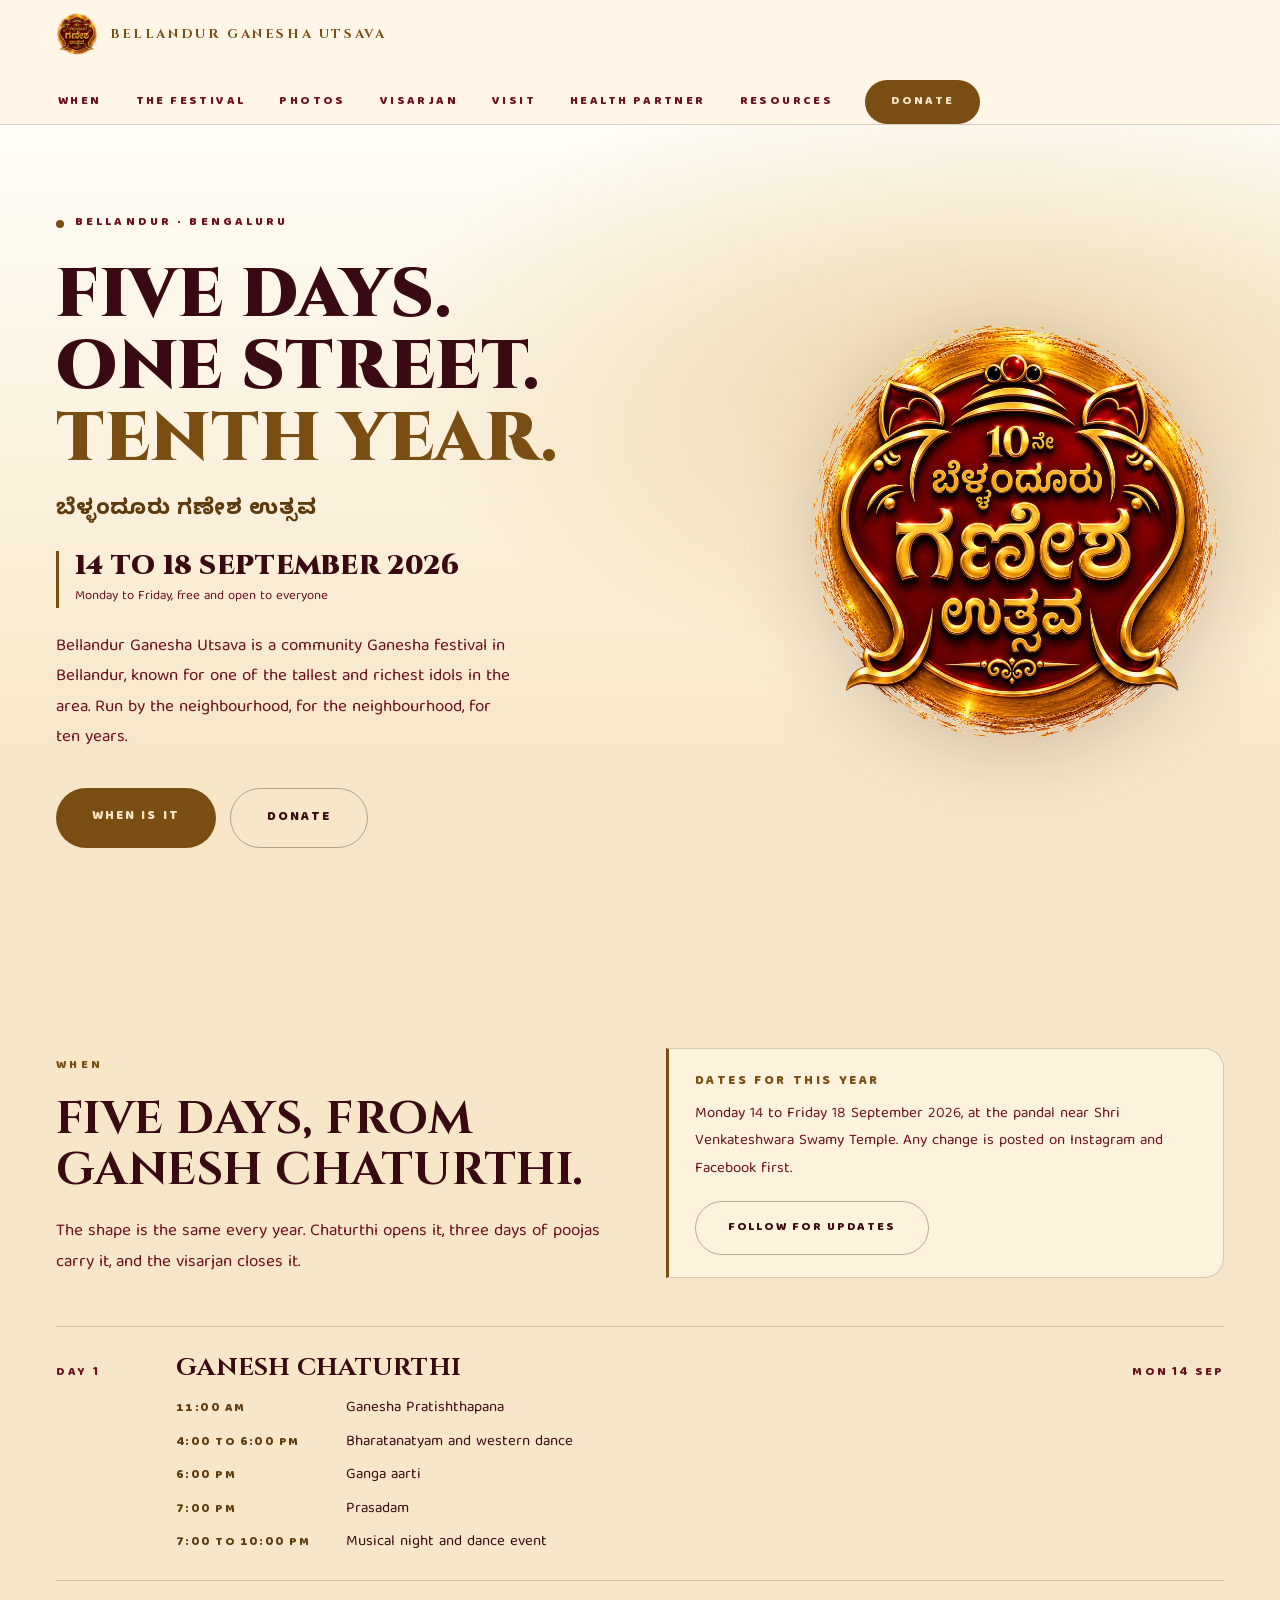
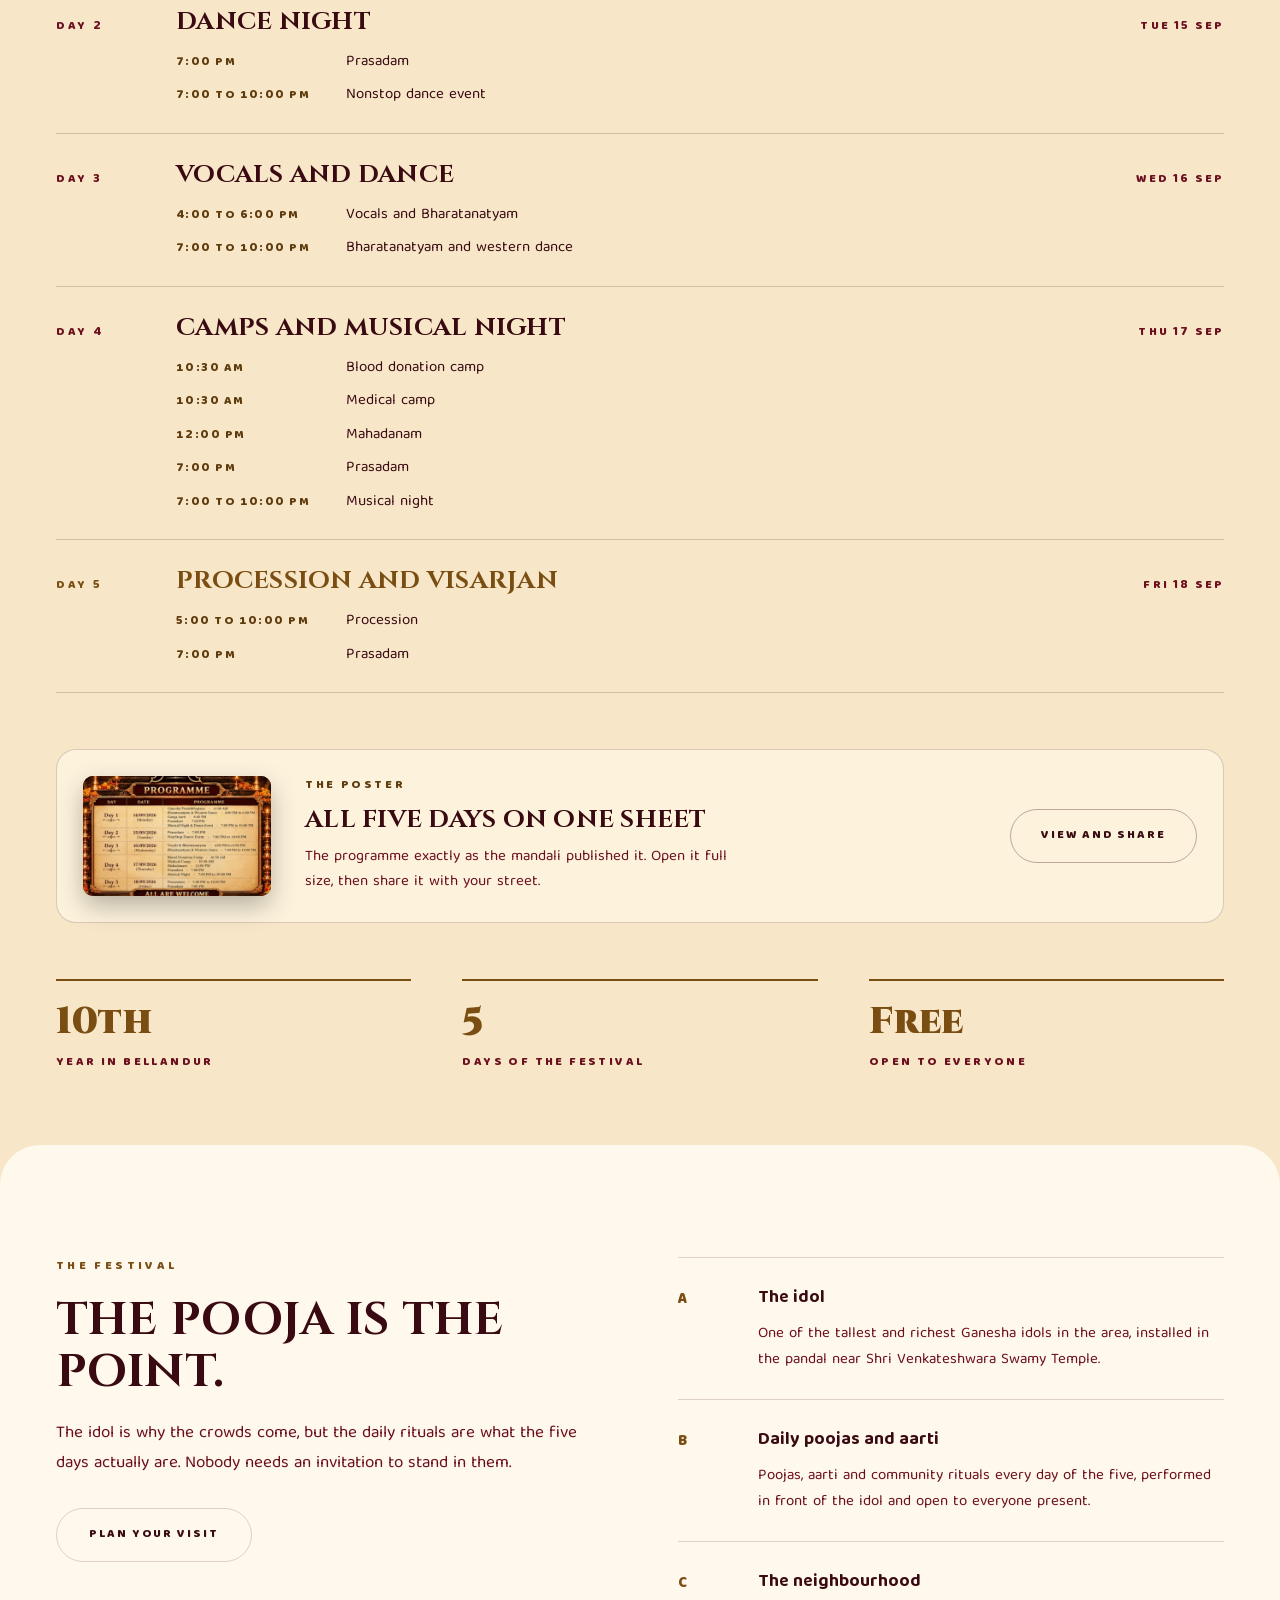
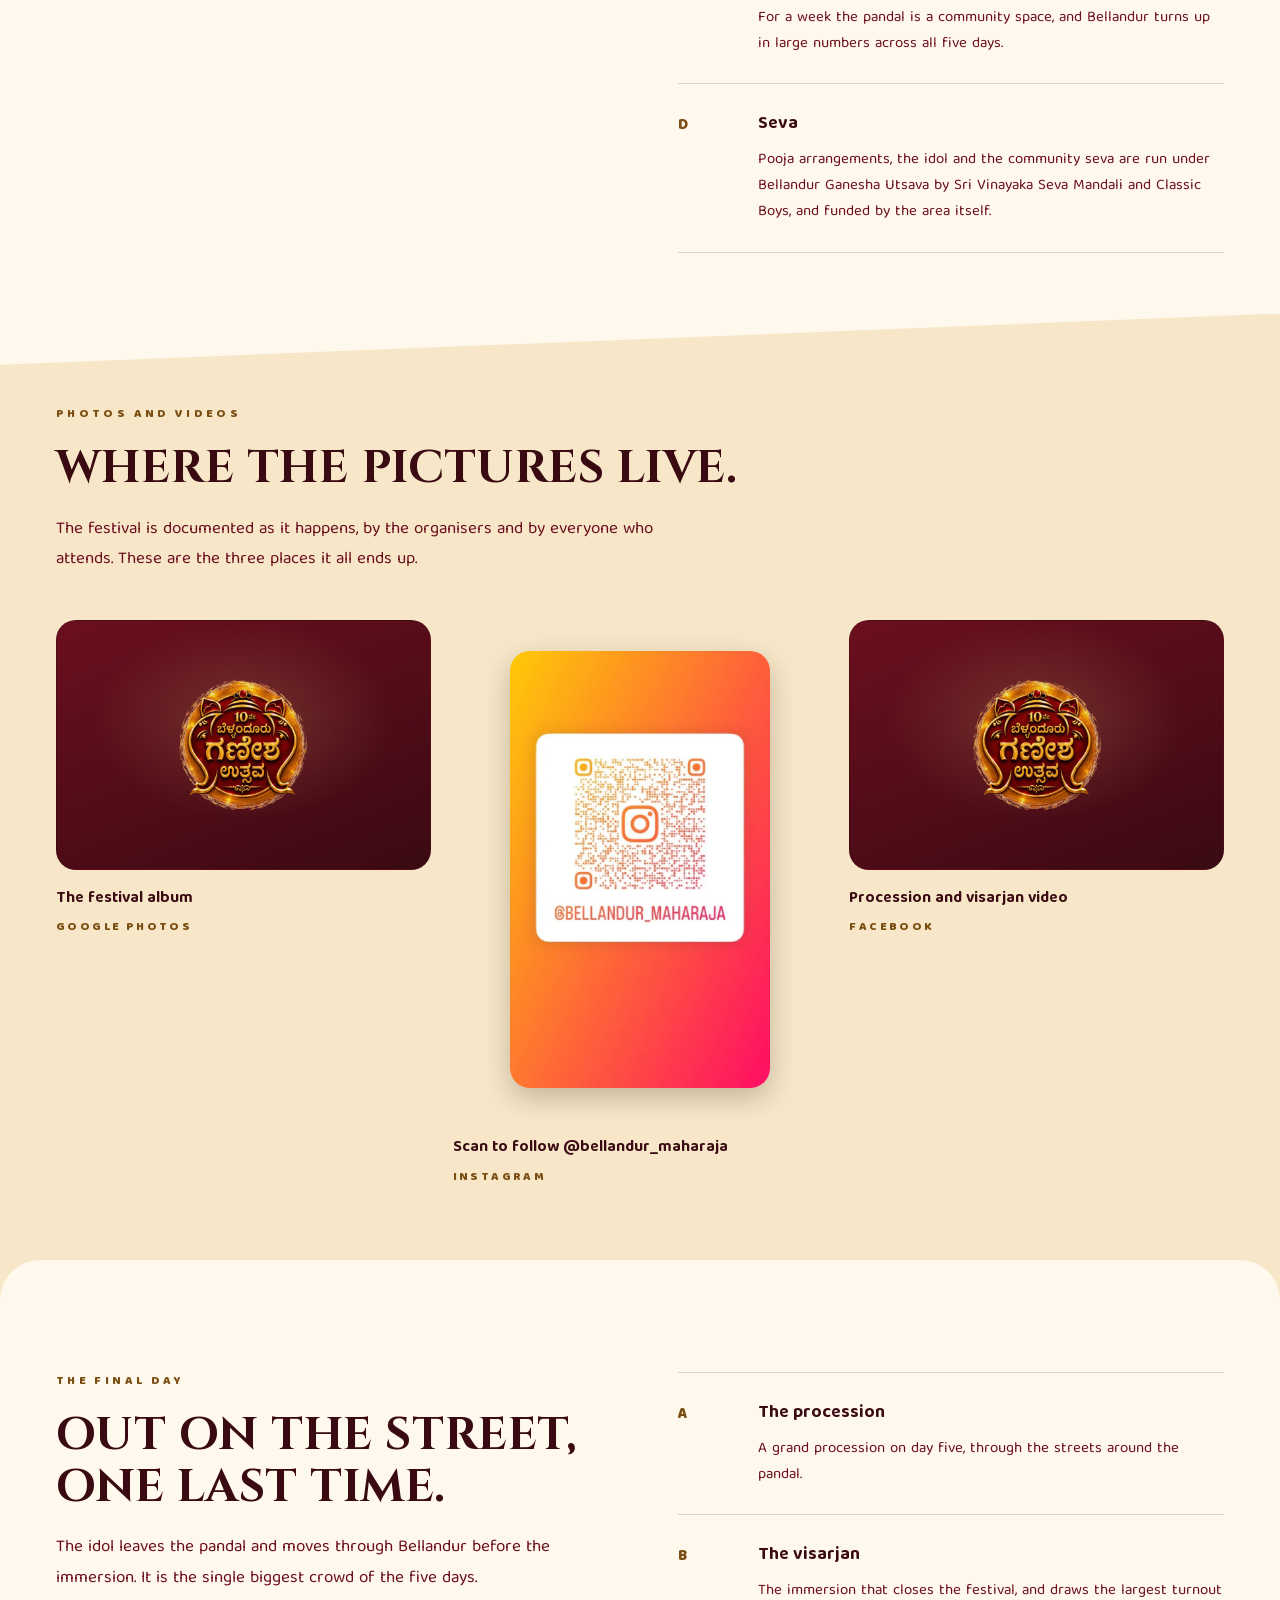
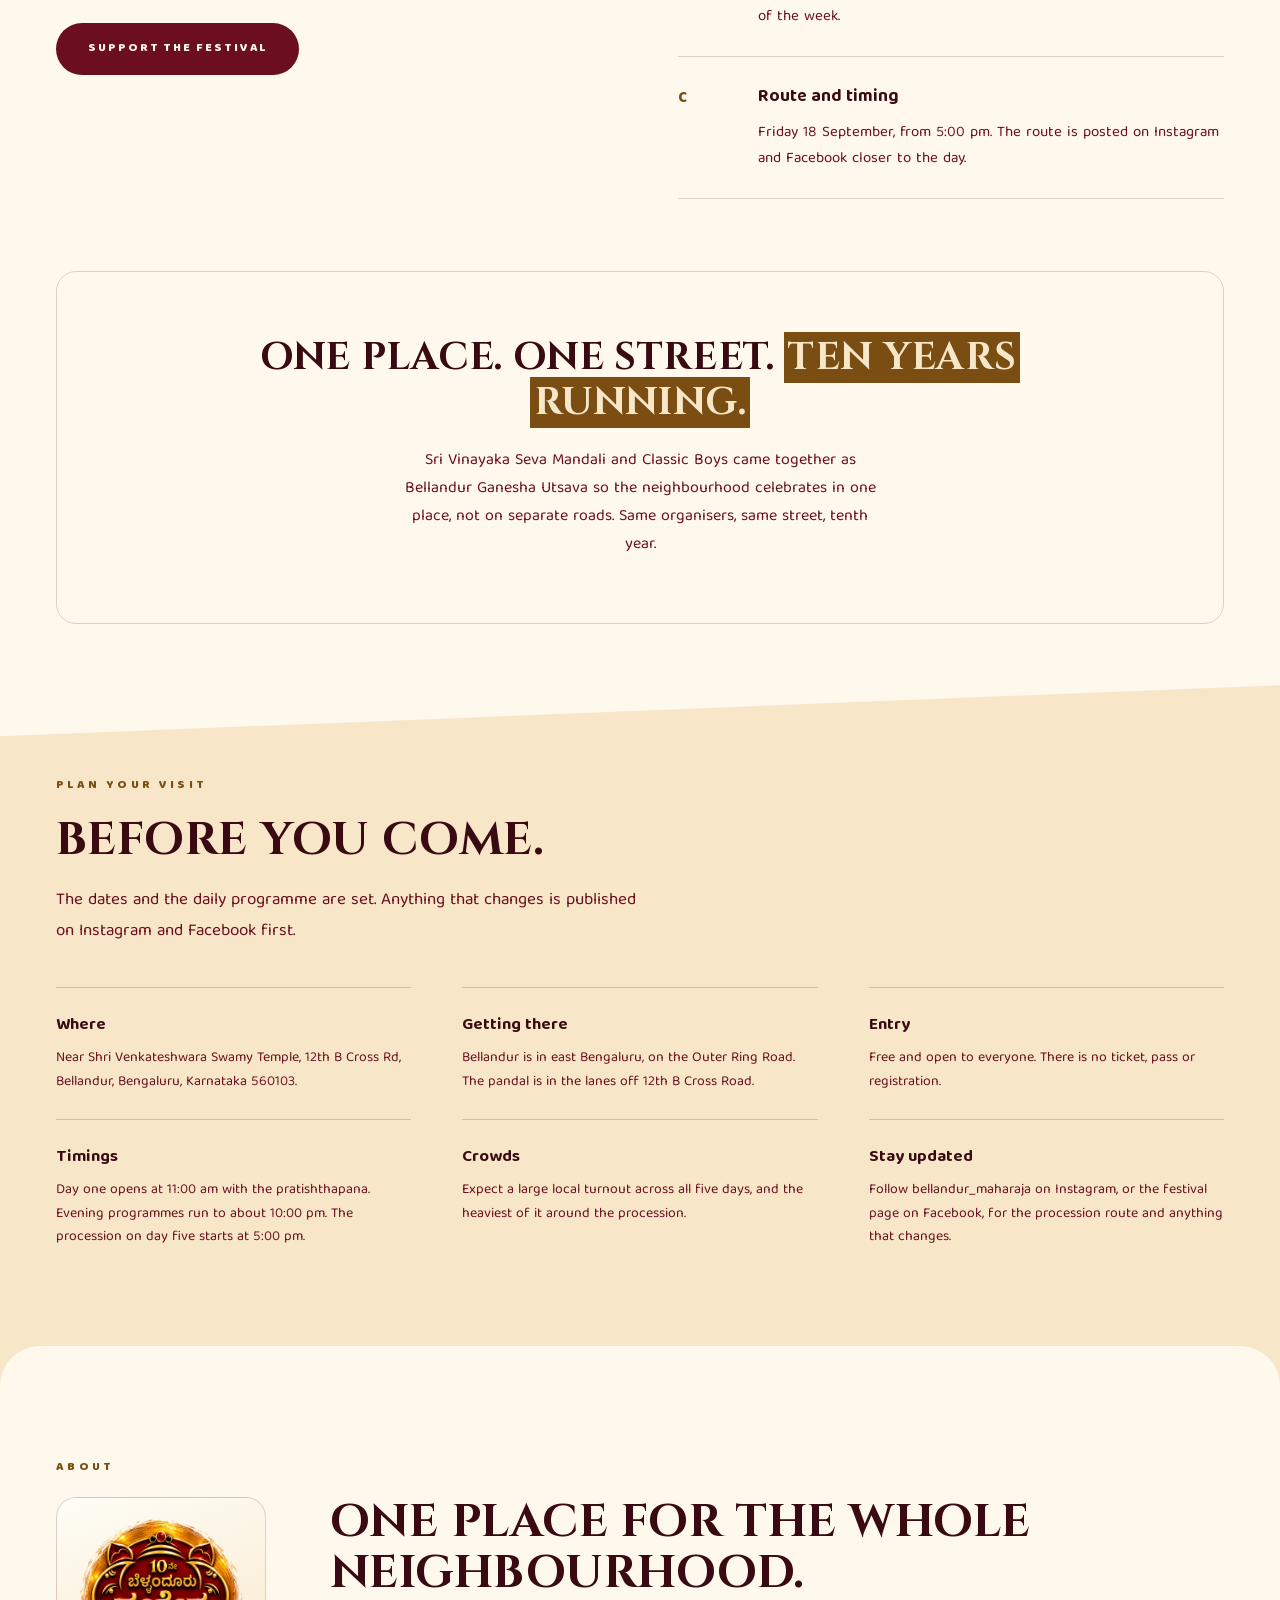
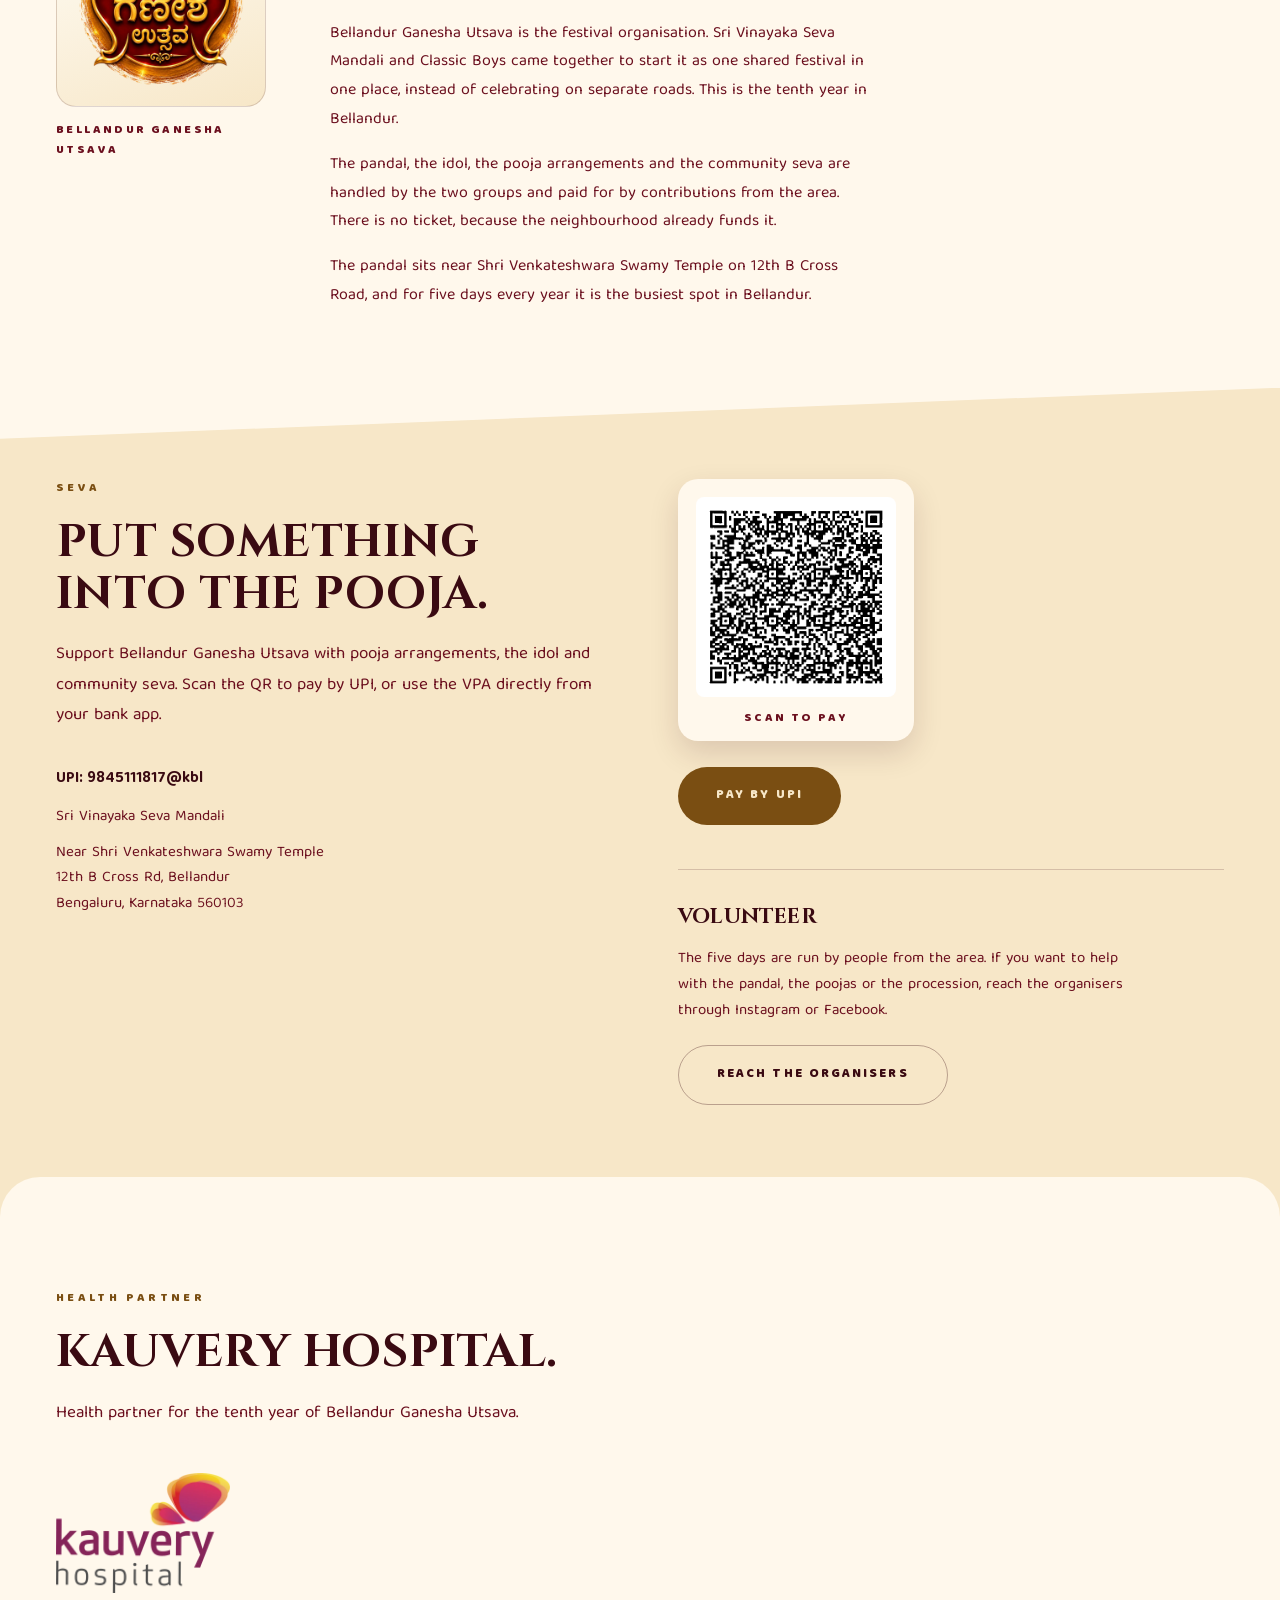
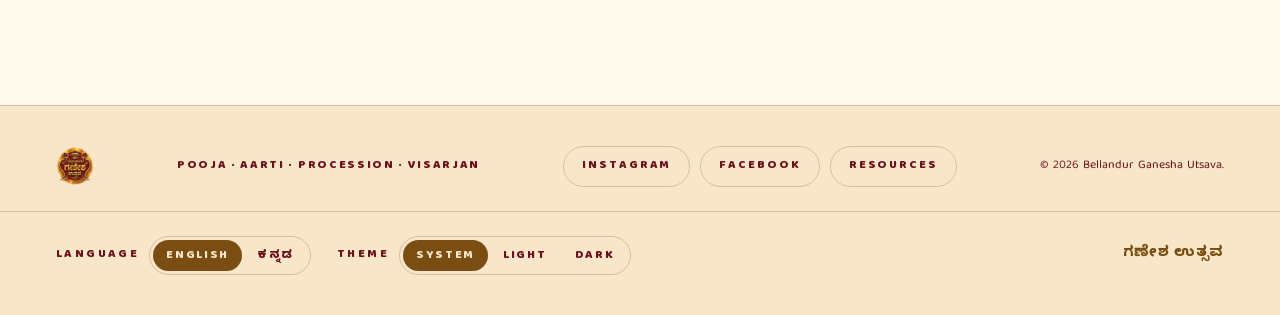
==== commit 5d4d1a85: "Improve SEO crawlability, refresh 2026 programme, and clarify BGU as the festival organisation. Flat" ====
--- a/index.html
+++ b/index.html
@@ -6,8 +6,8 @@
   <meta name="viewport" content="width=device-width, initial-scale=1, viewport-fit=cover" />
   <title>Bellandur Ganesha Utsava 2026 | 14 to 18 September, Bengaluru</title>
   <meta name="description"
-    content="Bellandur Ganesha Utsava runs 14 to 18 September 2026 in Bellandur, Bengaluru. Daily aarti, evening music and dance, and the grand procession and visarjan on the 18th. Free and open to everyone." />
-  <meta name="author" content="Sri Vinayaka Seva Mandali &amp; Classic Boys" />
+    content="Bellandur Ganesha Utsava runs 14 to 18 September 2026 in Bellandur, Bengaluru. Daily aarti, music and dance, procession and visarjan. Free entry." />
+  <meta name="author" content="Bellandur Ganesha Utsava" />
   <meta name="robots" content="index, follow, max-image-preview:large, max-snippet:-1, max-video-preview:-1" />
   <meta name="googlebot" content="index, follow" />
   <meta name="geo.region" content="IN-KA" />
@@ -26,10 +26,21 @@
   <meta property="og:site_name" content="Bellandur Ganesha Utsava" />
   <meta property="og:locale" content="en_IN" />
   <meta property="og:locale:alternate" content="kn_IN" />
-  <meta property="og:title" content="Bellandur Ganesha Utsava | 14 to 18 September 2026" />
+  <meta property="og:title" content="Bellandur Ganesha Utsava 2026 | 14 to 18 September, Bengaluru" />
   <meta property="og:description"
-    content="Five days in Bellandur, Bengaluru, from 14 to 18 September 2026. Daily aarti, evening music and dance, and the grand procession and visarjan." />
+    content="Bellandur Ganesha Utsava runs 14 to 18 September 2026 in Bellandur, Bengaluru. Daily aarti, music and dance, procession and visarjan. Free entry." />
   <meta property="og:image" content="https://bgu.propage.in/imgs/og.jpg" />
+  <meta property="og:image:alt" content="Bellandur Ganesha Utsava tenth year emblem" />
+  <meta property="og:image:width" content="1200" />
+  <meta property="og:image:height" content="1200" />
+  <meta property="og:image:type" content="image/jpeg" />
+
+  <meta name="twitter:card" content="summary_large_image" />
+  <meta name="twitter:title" content="Bellandur Ganesha Utsava 2026 | 14 to 18 September, Bengaluru" />
+  <meta name="twitter:description"
+    content="Bellandur Ganesha Utsava runs 14 to 18 September 2026 in Bellandur, Bengaluru. Daily aarti, music and dance, procession and visarjan. Free entry." />
+  <meta name="twitter:image" content="https://bgu.propage.in/imgs/og.jpg" />
+  <meta name="twitter:image:alt" content="Bellandur Ganesha Utsava tenth year emblem" />
 
   <link rel="icon" href="imgs/favicon-32.png" type="image/png" sizes="32x32" />
   <link rel="icon" href="imgs/logo.webp" type="image/webp" />
@@ -85,7 +96,7 @@
           "@type": "WebPage",
           "@id": "https://bgu.propage.in/#webpage",
           "url": "https://bgu.propage.in/",
-          "name": "Bellandur Ganesha Utsava | Five Days, Tenth Year, Bengaluru",
+          "name": "Bellandur Ganesha Utsava 2026 | 14 to 18 September, Bengaluru",
           "isPartOf": {
             "@id": "https://bgu.propage.in/#website"
           },
@@ -102,12 +113,17 @@
             "en",
             "kn"
           ],
-          "description": "Bellandur Ganesha Utsava runs 14 to 18 September 2026 in Bellandur, Bengaluru, organised by Sri Vinayaka Seva Mandali and Classic Boys. Daily aarti, evening music and dance, and the grand procession and visarjan on the 18th. Tenth year."
+          "description": "Bellandur Ganesha Utsava runs 14 to 18 September 2026 in Bellandur, Bengaluru. Daily aarti, music and dance, procession and visarjan. Free entry."
         },
         {
           "@type": "Organization",
           "@id": "https://bgu.propage.in/#organizer",
-          "name": "Sri Vinayaka Seva Mandali & Classic Boys",
+          "name": "Bellandur Ganesha Utsava",
+          "alternateName": [
+            "BGU",
+            "ಬೆಳ್ಳಂದೂರು ಗಣೇಶ ಉತ್ಸವ"
+          ],
+          "description": "Bellandur Ganesha Utsava is the festival organisation formed when Sri Vinayaka Seva Mandali and Classic Boys came together for one shared celebration in Bellandur, instead of separate festivals on different roads.",
           "url": "https://bgu.propage.in/",
           "logo": {
             "@type": "ImageObject",
@@ -116,6 +132,16 @@
           "sameAs": [
             "https://www.instagram.com/bellandur_maharaja/",
             "https://www.facebook.com/bellandurganeshautsava/"
+          ],
+          "member": [
+            {
+              "@type": "Organization",
+              "name": "Sri Vinayaka Seva Mandali"
+            },
+            {
+              "@type": "Organization",
+              "name": "Classic Boys"
+            }
           ],
           "areaServed": {
             "@type": "Place",
@@ -127,7 +153,7 @@
           "@id": "https://bgu.propage.in/#event",
           "name": "Bellandur Ganesha Utsava",
           "alternateName": "ಬೆಳ್ಳಂದೂರು ಗಣೇಶ ಉತ್ಸವ",
-          "description": "A five day community festival in Bellandur, Bengaluru, held from 14 to 18 September 2026 and known for one of the tallest and richest Ganesha idols in the area. Organised by Sri Vinayaka Seva Mandali and Classic Boys. Tenth year of the festival.",
+          "description": "A five day community festival in Bellandur, Bengaluru, held from 14 to 18 September 2026 and known for one of the tallest and richest Ganesha idols in the area. Organised as Bellandur Ganesha Utsava by Sri Vinayaka Seva Mandali and Classic Boys, who came together for one shared festival in one place. Tenth year of the festival.",
           "url": "https://bgu.propage.in/",
           "image": [
             "https://bgu.propage.in/imgs/og.jpg",
@@ -136,7 +162,15 @@
           "eventAttendanceMode": "https://schema.org/OfflineEventAttendanceMode",
           "eventStatus": "https://schema.org/EventScheduled",
           "isAccessibleForFree": true,
-          "startDate": "2026-09-14T11:30:00+05:30",
+          "offers": {
+            "@type": "Offer",
+            "url": "https://bgu.propage.in/",
+            "price": "0",
+            "priceCurrency": "INR",
+            "availability": "https://schema.org/InStock",
+            "validFrom": "2026-01-01"
+          },
+          "startDate": "2026-09-14T11:00:00+05:30",
           "endDate": "2026-09-18T22:00:00+05:30",
           "inLanguage": [
             "en",
@@ -168,38 +202,26 @@
           "subEvent": [
             {
               "@type": "Event",
-              "name": "Ganapati Pratishthapana",
-              "startDate": "2026-09-14T11:30:00+05:30",
-              "description": "The idol is installed. Prasadam is distributed through the rest of the day.",
-              "eventAttendanceMode": "https://schema.org/OfflineEventAttendanceMode",
-              "eventStatus": "https://schema.org/EventScheduled",
-              "isAccessibleForFree": true,
-              "location": {
-                "@id": "https://bgu.propage.in/#venue"
-              },
-              "organizer": {
-                "@id": "https://bgu.propage.in/#organizer"
-              },
-              "superEvent": {
-                "@id": "https://bgu.propage.in/#event"
-              }
-            },
-            {
-              "@type": "Event",
-              "name": "Bharatanatyam",
-              "startDate": "2026-09-14T17:00:00+05:30",
-              "eventAttendanceMode": "https://schema.org/OfflineEventAttendanceMode",
-              "eventStatus": "https://schema.org/EventScheduled",
-              "isAccessibleForFree": true,
-              "location": {
-                "@id": "https://bgu.propage.in/#venue"
-              },
-              "organizer": {
-                "@id": "https://bgu.propage.in/#organizer"
-              },
-              "superEvent": {
-                "@id": "https://bgu.propage.in/#event"
-              }
+              "name": "Ganesha Pratishthapana",
+              "startDate": "2026-09-14T11:00:00+05:30",
+              "eventAttendanceMode": "https://schema.org/OfflineEventAttendanceMode",
+              "eventStatus": "https://schema.org/EventScheduled",
+              "isAccessibleForFree": true,
+              "location": { "@id": "https://bgu.propage.in/#venue" },
+              "organizer": { "@id": "https://bgu.propage.in/#organizer" },
+              "superEvent": { "@id": "https://bgu.propage.in/#event" }
+            },
+            {
+              "@type": "Event",
+              "name": "Bharatanatyam and Western Dance",
+              "startDate": "2026-09-14T16:00:00+05:30",
+              "endDate": "2026-09-14T18:00:00+05:30",
+              "eventAttendanceMode": "https://schema.org/OfflineEventAttendanceMode",
+              "eventStatus": "https://schema.org/EventScheduled",
+              "isAccessibleForFree": true,
+              "location": { "@id": "https://bgu.propage.in/#venue" },
+              "organizer": { "@id": "https://bgu.propage.in/#organizer" },
+              "superEvent": { "@id": "https://bgu.propage.in/#event" }
             },
             {
               "@type": "Event",
@@ -208,195 +230,159 @@
               "eventAttendanceMode": "https://schema.org/OfflineEventAttendanceMode",
               "eventStatus": "https://schema.org/EventScheduled",
               "isAccessibleForFree": true,
-              "location": {
-                "@id": "https://bgu.propage.in/#venue"
-              },
-              "organizer": {
-                "@id": "https://bgu.propage.in/#organizer"
-              },
-              "superEvent": {
-                "@id": "https://bgu.propage.in/#event"
-              }
-            },
-            {
-              "@type": "Event",
-              "name": "Grand Orchestra",
+              "location": { "@id": "https://bgu.propage.in/#venue" },
+              "organizer": { "@id": "https://bgu.propage.in/#organizer" },
+              "superEvent": { "@id": "https://bgu.propage.in/#event" }
+            },
+            {
+              "@type": "Event",
+              "name": "Prasadam",
+              "startDate": "2026-09-14T19:00:00+05:30",
+              "eventAttendanceMode": "https://schema.org/OfflineEventAttendanceMode",
+              "eventStatus": "https://schema.org/EventScheduled",
+              "isAccessibleForFree": true,
+              "location": { "@id": "https://bgu.propage.in/#venue" },
+              "organizer": { "@id": "https://bgu.propage.in/#organizer" },
+              "superEvent": { "@id": "https://bgu.propage.in/#event" }
+            },
+            {
+              "@type": "Event",
+              "name": "Musical Night and Dance Event",
               "startDate": "2026-09-14T19:00:00+05:30",
               "endDate": "2026-09-14T22:00:00+05:30",
               "eventAttendanceMode": "https://schema.org/OfflineEventAttendanceMode",
               "eventStatus": "https://schema.org/EventScheduled",
               "isAccessibleForFree": true,
-              "location": {
-                "@id": "https://bgu.propage.in/#venue"
-              },
-              "organizer": {
-                "@id": "https://bgu.propage.in/#organizer"
-              },
-              "superEvent": {
-                "@id": "https://bgu.propage.in/#event"
-              }
-            },
-            {
-              "@type": "Event",
-              "name": "Aarti",
-              "startDate": "2026-09-15T18:00:00+05:30",
-              "description": "Followed by prasadam.",
-              "eventAttendanceMode": "https://schema.org/OfflineEventAttendanceMode",
-              "eventStatus": "https://schema.org/EventScheduled",
-              "isAccessibleForFree": true,
-              "location": {
-                "@id": "https://bgu.propage.in/#venue"
-              },
-              "organizer": {
-                "@id": "https://bgu.propage.in/#organizer"
-              },
-              "superEvent": {
-                "@id": "https://bgu.propage.in/#event"
-              }
-            },
-            {
-              "@type": "Event",
-              "name": "Cine Music and Dance Programme",
+              "location": { "@id": "https://bgu.propage.in/#venue" },
+              "organizer": { "@id": "https://bgu.propage.in/#organizer" },
+              "superEvent": { "@id": "https://bgu.propage.in/#event" }
+            },
+            {
+              "@type": "Event",
+              "name": "Prasadam",
+              "startDate": "2026-09-15T19:00:00+05:30",
+              "eventAttendanceMode": "https://schema.org/OfflineEventAttendanceMode",
+              "eventStatus": "https://schema.org/EventScheduled",
+              "isAccessibleForFree": true,
+              "location": { "@id": "https://bgu.propage.in/#venue" },
+              "organizer": { "@id": "https://bgu.propage.in/#organizer" },
+              "superEvent": { "@id": "https://bgu.propage.in/#event" }
+            },
+            {
+              "@type": "Event",
+              "name": "Nonstop Dance Event",
               "startDate": "2026-09-15T19:00:00+05:30",
               "endDate": "2026-09-15T22:00:00+05:30",
               "eventAttendanceMode": "https://schema.org/OfflineEventAttendanceMode",
               "eventStatus": "https://schema.org/EventScheduled",
               "isAccessibleForFree": true,
-              "location": {
-                "@id": "https://bgu.propage.in/#venue"
-              },
-              "organizer": {
-                "@id": "https://bgu.propage.in/#organizer"
-              },
-              "superEvent": {
-                "@id": "https://bgu.propage.in/#event"
-              }
-            },
-            {
-              "@type": "Event",
-              "name": "Aarti",
-              "startDate": "2026-09-16T18:00:00+05:30",
-              "description": "Followed by prasadam.",
-              "eventAttendanceMode": "https://schema.org/OfflineEventAttendanceMode",
-              "eventStatus": "https://schema.org/EventScheduled",
-              "isAccessibleForFree": true,
-              "location": {
-                "@id": "https://bgu.propage.in/#venue"
-              },
-              "organizer": {
-                "@id": "https://bgu.propage.in/#organizer"
-              },
-              "superEvent": {
-                "@id": "https://bgu.propage.in/#event"
-              }
-            },
-            {
-              "@type": "Event",
-              "name": "Classical Devotional Vocal",
-              "startDate": "2026-09-16T18:45:00+05:30",
-              "endDate": "2026-09-16T19:45:00+05:30",
-              "eventAttendanceMode": "https://schema.org/OfflineEventAttendanceMode",
-              "eventStatus": "https://schema.org/EventScheduled",
-              "isAccessibleForFree": true,
-              "location": {
-                "@id": "https://bgu.propage.in/#venue"
-              },
-              "organizer": {
-                "@id": "https://bgu.propage.in/#organizer"
-              },
-              "superEvent": {
-                "@id": "https://bgu.propage.in/#event"
-              }
+              "location": { "@id": "https://bgu.propage.in/#venue" },
+              "organizer": { "@id": "https://bgu.propage.in/#organizer" },
+              "superEvent": { "@id": "https://bgu.propage.in/#event" }
+            },
+            {
+              "@type": "Event",
+              "name": "Vocals and Bharatanatyam",
+              "startDate": "2026-09-16T16:00:00+05:30",
+              "endDate": "2026-09-16T18:00:00+05:30",
+              "eventAttendanceMode": "https://schema.org/OfflineEventAttendanceMode",
+              "eventStatus": "https://schema.org/EventScheduled",
+              "isAccessibleForFree": true,
+              "location": { "@id": "https://bgu.propage.in/#venue" },
+              "organizer": { "@id": "https://bgu.propage.in/#organizer" },
+              "superEvent": { "@id": "https://bgu.propage.in/#event" }
             },
             {
               "@type": "Event",
               "name": "Bharatanatyam and Western Dance",
-              "startDate": "2026-09-16T19:45:00+05:30",
+              "startDate": "2026-09-16T19:00:00+05:30",
               "endDate": "2026-09-16T22:00:00+05:30",
               "eventAttendanceMode": "https://schema.org/OfflineEventAttendanceMode",
               "eventStatus": "https://schema.org/EventScheduled",
               "isAccessibleForFree": true,
-              "location": {
-                "@id": "https://bgu.propage.in/#venue"
-              },
-              "organizer": {
-                "@id": "https://bgu.propage.in/#organizer"
-              },
-              "superEvent": {
-                "@id": "https://bgu.propage.in/#event"
-              }
-            },
-            {
-              "@type": "Event",
-              "name": "Aarti",
-              "startDate": "2026-09-17T18:00:00+05:30",
-              "description": "Followed by prasadam.",
-              "eventAttendanceMode": "https://schema.org/OfflineEventAttendanceMode",
-              "eventStatus": "https://schema.org/EventScheduled",
-              "isAccessibleForFree": true,
-              "location": {
-                "@id": "https://bgu.propage.in/#venue"
-              },
-              "organizer": {
-                "@id": "https://bgu.propage.in/#organizer"
-              },
-              "superEvent": {
-                "@id": "https://bgu.propage.in/#event"
-              }
-            },
-            {
-              "@type": "Event",
-              "name": "Grand Orchestra",
+              "location": { "@id": "https://bgu.propage.in/#venue" },
+              "organizer": { "@id": "https://bgu.propage.in/#organizer" },
+              "superEvent": { "@id": "https://bgu.propage.in/#event" }
+            },
+            {
+              "@type": "Event",
+              "name": "Blood Donation Camp",
+              "startDate": "2026-09-17T10:30:00+05:30",
+              "eventAttendanceMode": "https://schema.org/OfflineEventAttendanceMode",
+              "eventStatus": "https://schema.org/EventScheduled",
+              "isAccessibleForFree": true,
+              "location": { "@id": "https://bgu.propage.in/#venue" },
+              "organizer": { "@id": "https://bgu.propage.in/#organizer" },
+              "superEvent": { "@id": "https://bgu.propage.in/#event" }
+            },
+            {
+              "@type": "Event",
+              "name": "Medical Camp",
+              "startDate": "2026-09-17T10:30:00+05:30",
+              "eventAttendanceMode": "https://schema.org/OfflineEventAttendanceMode",
+              "eventStatus": "https://schema.org/EventScheduled",
+              "isAccessibleForFree": true,
+              "location": { "@id": "https://bgu.propage.in/#venue" },
+              "organizer": { "@id": "https://bgu.propage.in/#organizer" },
+              "superEvent": { "@id": "https://bgu.propage.in/#event" }
+            },
+            {
+              "@type": "Event",
+              "name": "Mahadanam",
+              "startDate": "2026-09-17T12:00:00+05:30",
+              "eventAttendanceMode": "https://schema.org/OfflineEventAttendanceMode",
+              "eventStatus": "https://schema.org/EventScheduled",
+              "isAccessibleForFree": true,
+              "location": { "@id": "https://bgu.propage.in/#venue" },
+              "organizer": { "@id": "https://bgu.propage.in/#organizer" },
+              "superEvent": { "@id": "https://bgu.propage.in/#event" }
+            },
+            {
+              "@type": "Event",
+              "name": "Prasadam",
+              "startDate": "2026-09-17T19:00:00+05:30",
+              "eventAttendanceMode": "https://schema.org/OfflineEventAttendanceMode",
+              "eventStatus": "https://schema.org/EventScheduled",
+              "isAccessibleForFree": true,
+              "location": { "@id": "https://bgu.propage.in/#venue" },
+              "organizer": { "@id": "https://bgu.propage.in/#organizer" },
+              "superEvent": { "@id": "https://bgu.propage.in/#event" }
+            },
+            {
+              "@type": "Event",
+              "name": "Musical Night",
               "startDate": "2026-09-17T19:00:00+05:30",
               "endDate": "2026-09-17T22:00:00+05:30",
               "eventAttendanceMode": "https://schema.org/OfflineEventAttendanceMode",
               "eventStatus": "https://schema.org/EventScheduled",
               "isAccessibleForFree": true,
-              "location": {
-                "@id": "https://bgu.propage.in/#venue"
-              },
-              "organizer": {
-                "@id": "https://bgu.propage.in/#organizer"
-              },
-              "superEvent": {
-                "@id": "https://bgu.propage.in/#event"
-              }
-            },
-            {
-              "@type": "Event",
-              "name": "Aarti",
-              "startDate": "2026-09-18T18:00:00+05:30",
-              "description": "Followed by prasadam.",
-              "eventAttendanceMode": "https://schema.org/OfflineEventAttendanceMode",
-              "eventStatus": "https://schema.org/EventScheduled",
-              "isAccessibleForFree": true,
-              "location": {
-                "@id": "https://bgu.propage.in/#venue"
-              },
-              "organizer": {
-                "@id": "https://bgu.propage.in/#organizer"
-              },
-              "superEvent": {
-                "@id": "https://bgu.propage.in/#event"
-              }
-            },
-            {
-              "@type": "Event",
-              "name": "Grand Procession and Visarjan",
-              "startDate": "2026-09-18T18:00:00+05:30",
-              "description": "The procession leaves the pandal and the immersion closes the festival.",
-              "eventAttendanceMode": "https://schema.org/OfflineEventAttendanceMode",
-              "eventStatus": "https://schema.org/EventScheduled",
-              "isAccessibleForFree": true,
-              "location": {
-                "@id": "https://bgu.propage.in/#venue"
-              },
-              "organizer": {
-                "@id": "https://bgu.propage.in/#organizer"
-              },
-              "superEvent": {
-                "@id": "https://bgu.propage.in/#event"
-              }
+              "location": { "@id": "https://bgu.propage.in/#venue" },
+              "organizer": { "@id": "https://bgu.propage.in/#organizer" },
+              "superEvent": { "@id": "https://bgu.propage.in/#event" }
+            },
+            {
+              "@type": "Event",
+              "name": "Procession",
+              "startDate": "2026-09-18T17:00:00+05:30",
+              "endDate": "2026-09-18T22:00:00+05:30",
+              "description": "The procession leaves the pandal and closes the festival with visarjan.",
+              "eventAttendanceMode": "https://schema.org/OfflineEventAttendanceMode",
+              "eventStatus": "https://schema.org/EventScheduled",
+              "isAccessibleForFree": true,
+              "location": { "@id": "https://bgu.propage.in/#venue" },
+              "organizer": { "@id": "https://bgu.propage.in/#organizer" },
+              "superEvent": { "@id": "https://bgu.propage.in/#event" }
+            },
+            {
+              "@type": "Event",
+              "name": "Prasadam",
+              "startDate": "2026-09-18T19:00:00+05:30",
+              "eventAttendanceMode": "https://schema.org/OfflineEventAttendanceMode",
+              "eventStatus": "https://schema.org/EventScheduled",
+              "isAccessibleForFree": true,
+              "location": { "@id": "https://bgu.propage.in/#venue" },
+              "organizer": { "@id": "https://bgu.propage.in/#organizer" },
+              "superEvent": { "@id": "https://bgu.propage.in/#event" }
             }
           ],
           "sameAs": [
@@ -413,6 +399,7 @@
 <body>
   <a class="skip-link" href="#main" data-i18n="skip">Skip to content</a>
 
+  <header>
   <nav class="site-nav" aria-label="Site">
     <a class="site-nav__logo" href="#top" data-i18n-aria="nav.brandAria"
       aria-label="Bellandur Ganesha Utsava, back to top">
@@ -430,6 +417,7 @@
       <a class="site-nav__cta" href="#seva" data-i18n="nav.donate">Donate</a>
     </div>
   </nav>
+  </header>
 
   <main id="main">
 
@@ -453,7 +441,7 @@
           </p>
 
           <p class="hero__sub" data-i18n="hero.sub">
-            A community Ganesha festival in Bellandur, known for one of the tallest
+            Bellandur Ganesha Utsava is a community Ganesha festival in Bellandur, known for one of the tallest
             and richest idols in the area. Run by the neighbourhood, for the
             neighbourhood, for ten years.
           </p>
@@ -466,7 +454,7 @@
 
         <div class="hero__mark">
           <img src="imgs/logo.webp" width="800" height="800" data-i18n-alt="hero.markAlt"
-            alt="Bellandur Ganesha Utsava tenth year emblem" />
+            alt="Bellandur Ganesha Utsava tenth year emblem" fetchpriority="high" decoding="async" />
         </div>
       </div>
     </section>
@@ -510,16 +498,15 @@
               <h3 class="day__title" data-i18n="when.d1title">Ganesh Chaturthi</h3>
               <ul class="slots">
                 <li class="slot">
-                  <span class="slot__time" data-i18n="slot.d1t1">11:30 am</span>
-                  <span class="slot__what">
-                    <span data-i18n="slot.d1w1">Ganapati Pratishthapana</span>
-                    <span class="slot__sub" data-i18n="slot.d1s1">Prasadam through the rest of the day</span>
-                  </span>
-                </li>
-                <li class="slot">
-                  <span class="slot__time" data-i18n="slot.d1t2">5:00 pm</span>
-                  <span class="slot__what">
-                    <span data-i18n="slot.d1w2">Bharatanatyam</span>
+                  <span class="slot__time" data-i18n="slot.d1t1">11:00 am</span>
+                  <span class="slot__what">
+                    <span data-i18n="slot.d1w1">Ganesha Pratishthapana</span>
+                  </span>
+                </li>
+                <li class="slot">
+                  <span class="slot__time" data-i18n="slot.d1t2">4:00 to 6:00 pm</span>
+                  <span class="slot__what">
+                    <span data-i18n="slot.d1w2">Bharatanatyam and western dance</span>
                   </span>
                 </li>
                 <li class="slot">
@@ -529,9 +516,15 @@
                   </span>
                 </li>
                 <li class="slot">
-                  <span class="slot__time" data-i18n="slot.d1t4">7:00 to 10:00 pm</span>
-                  <span class="slot__what">
-                    <span data-i18n="slot.d1w4">Grand orchestra</span>
+                  <span class="slot__time" data-i18n="slot.d1t4">7:00 pm</span>
+                  <span class="slot__what">
+                    <span data-i18n="slot.d1w4">Prasadam</span>
+                  </span>
+                </li>
+                <li class="slot">
+                  <span class="slot__time" data-i18n="slot.d1t5">7:00 to 10:00 pm</span>
+                  <span class="slot__what">
+                    <span data-i18n="slot.d1w5">Musical night and dance event</span>
                   </span>
                 </li>
               </ul>
@@ -541,19 +534,18 @@
           <div class="day">
             <p class="day__num" data-i18n="when.d2num">Day 2</p>
             <div>
-              <h3 class="day__title" data-i18n="when.dPooja">Pooja and aarti</h3>
+              <h3 class="day__title" data-i18n="when.d2title">Dance night</h3>
               <ul class="slots">
                 <li class="slot">
-                  <span class="slot__time" data-i18n="slot.d2t1">6:00 pm</span>
-                  <span class="slot__what">
-                    <span data-i18n="slot.d2w1">Aarti</span>
-                    <span class="slot__sub" data-i18n="slot.d2s1">Followed by prasadam</span>
+                  <span class="slot__time" data-i18n="slot.d2t1">7:00 pm</span>
+                  <span class="slot__what">
+                    <span data-i18n="slot.d2w1">Prasadam</span>
                   </span>
                 </li>
                 <li class="slot">
                   <span class="slot__time" data-i18n="slot.d2t2">7:00 to 10:00 pm</span>
                   <span class="slot__what">
-                    <span data-i18n="slot.d2w2">Cine music and dance</span>
+                    <span data-i18n="slot.d2w2">Nonstop dance event</span>
                   </span>
                 </li>
               </ul>
@@ -563,25 +555,18 @@
           <div class="day">
             <p class="day__num" data-i18n="when.d3num">Day 3</p>
             <div>
-              <h3 class="day__title" data-i18n="when.dPooja">Pooja and aarti</h3>
+              <h3 class="day__title" data-i18n="when.d3title">Vocals and dance</h3>
               <ul class="slots">
                 <li class="slot">
-                  <span class="slot__time" data-i18n="slot.d3t1">6:00 pm</span>
-                  <span class="slot__what">
-                    <span data-i18n="slot.d3w1">Aarti</span>
-                    <span class="slot__sub" data-i18n="slot.d3s1">Followed by prasadam</span>
-                  </span>
-                </li>
-                <li class="slot">
-                  <span class="slot__time" data-i18n="slot.d3t2">6:45 to 7:45 pm</span>
-                  <span class="slot__what">
-                    <span data-i18n="slot.d3w2">Classical devotional vocal</span>
-                  </span>
-                </li>
-                <li class="slot">
-                  <span class="slot__time" data-i18n="slot.d3t3">7:45 to 10:00 pm</span>
-                  <span class="slot__what">
-                    <span data-i18n="slot.d3w3">Bharatanatyam and western dance</span>
+                  <span class="slot__time" data-i18n="slot.d3t1">4:00 to 6:00 pm</span>
+                  <span class="slot__what">
+                    <span data-i18n="slot.d3w1">Vocals and Bharatanatyam</span>
+                  </span>
+                </li>
+                <li class="slot">
+                  <span class="slot__time" data-i18n="slot.d3t2">7:00 to 10:00 pm</span>
+                  <span class="slot__what">
+                    <span data-i18n="slot.d3w2">Bharatanatyam and western dance</span>
                   </span>
                 </li>
               </ul>
@@ -591,19 +576,36 @@
           <div class="day">
             <p class="day__num" data-i18n="when.d4num">Day 4</p>
             <div>
-              <h3 class="day__title" data-i18n="when.dPooja">Pooja and aarti</h3>
+              <h3 class="day__title" data-i18n="when.d4title">Camps and musical night</h3>
               <ul class="slots">
                 <li class="slot">
-                  <span class="slot__time" data-i18n="slot.d4t1">6:00 pm</span>
-                  <span class="slot__what">
-                    <span data-i18n="slot.d4w1">Aarti</span>
-                    <span class="slot__sub" data-i18n="slot.d4s1">Followed by prasadam</span>
-                  </span>
-                </li>
-                <li class="slot">
-                  <span class="slot__time" data-i18n="slot.d4t2">7:00 to 10:00 pm</span>
-                  <span class="slot__what">
-                    <span data-i18n="slot.d4w2">Grand orchestra</span>
+                  <span class="slot__time" data-i18n="slot.d4t1">10:30 am</span>
+                  <span class="slot__what">
+                    <span data-i18n="slot.d4w1">Blood donation camp</span>
+                  </span>
+                </li>
+                <li class="slot">
+                  <span class="slot__time" data-i18n="slot.d4t2">10:30 am</span>
+                  <span class="slot__what">
+                    <span data-i18n="slot.d4w2">Medical camp</span>
+                  </span>
+                </li>
+                <li class="slot">
+                  <span class="slot__time" data-i18n="slot.d4t3">12:00 pm</span>
+                  <span class="slot__what">
+                    <span data-i18n="slot.d4w3">Mahadanam</span>
+                  </span>
+                </li>
+                <li class="slot">
+                  <span class="slot__time" data-i18n="slot.d4t4">7:00 pm</span>
+                  <span class="slot__what">
+                    <span data-i18n="slot.d4w4">Prasadam</span>
+                  </span>
+                </li>
+                <li class="slot">
+                  <span class="slot__time" data-i18n="slot.d4t5">7:00 to 10:00 pm</span>
+                  <span class="slot__what">
+                    <span data-i18n="slot.d4w5">Musical night</span>
                   </span>
                 </li>
               </ul>
@@ -616,16 +618,15 @@
               <h3 class="day__title" data-i18n="when.d5title">Procession and visarjan</h3>
               <ul class="slots">
                 <li class="slot">
-                  <span class="slot__time" data-i18n="slot.d5t1">6:00 pm</span>
-                  <span class="slot__what">
-                    <span data-i18n="slot.d5w1">Aarti</span>
-                    <span class="slot__sub" data-i18n="slot.d5s1">Followed by prasadam</span>
-                  </span>
-                </li>
-                <li class="slot">
-                  <span class="slot__time" data-i18n="slot.d5t2">6:00 pm onwards</span>
-                  <span class="slot__what">
-                    <span data-i18n="slot.d5w2">Grand procession and visarjan</span>
+                  <span class="slot__time" data-i18n="slot.d5t1">5:00 to 10:00 pm</span>
+                  <span class="slot__what">
+                    <span data-i18n="slot.d5w1">Procession</span>
+                  </span>
+                </li>
+                <li class="slot">
+                  <span class="slot__time" data-i18n="slot.d5t2">7:00 pm</span>
+                  <span class="slot__what">
+                    <span data-i18n="slot.d5w2">Prasadam</span>
                   </span>
                 </li>
               </ul>
@@ -644,7 +645,7 @@
             <span class="poster__thumb">
               <picture>
                 <source srcset="imgs/programme-2026-thumb.webp" type="image/webp" />
-                <img src="imgs/programme-2026-thumb.jpg" width="440" height="660" alt=""
+                <img src="imgs/programme-2026-thumb.jpg" width="880" height="559" alt=""
                   loading="lazy" decoding="async" />
               </picture>
             </span>
@@ -729,8 +730,9 @@
               <div>
                 <h3 class="row__title" data-i18n="fest.dTitle">Seva</h3>
                 <p class="row__text" data-i18n="fest.dText">
-                  Pooja arrangements, the idol and the community seva are handled by Sri
-                  Vinayaka Seva Mandali and Classic Boys, and funded by the area itself.
+                  Pooja arrangements, the idol and the community seva are run under
+                  Bellandur Ganesha Utsava by Sri Vinayaka Seva Mandali and Classic Boys,
+                  and funded by the area itself.
                 </p>
               </div>
             </div>
@@ -748,7 +750,7 @@
         <p class="eyebrow eyebrow--strong" data-i18n="photos.eyebrow">Photos and videos</p>
         <h2 class="headline" id="photos-title" data-i18n="photos.title">Where the pictures live.</h2>
         <p class="lede lede--gap" data-i18n="photos.lede">
-          The festival is documented as it happens, by the mandali and by everyone who
+          The festival is documented as it happens, by the organisers and by everyone who
           attends. These are the three places it all ends up.
         </p>
 
@@ -829,8 +831,8 @@
               <div>
                 <h3 class="row__title" data-i18n="vis.cTitle">Route and timing</h3>
                 <p class="row__text" data-i18n="vis.cText">
-                  Friday 18 September, from 6:00 pm, after the evening aarti. The
-                  route is posted on Instagram and Facebook closer to the day.
+                  Friday 18 September, from 5:00 pm. The route is posted on Instagram
+                  and Facebook closer to the day.
                 </p>
               </div>
             </div>
@@ -839,11 +841,12 @@
 
         <div class="band">
           <p class="band__title" data-i18n-html="band.title">
-            One mandali. One street. <span class="stroke">Ten years running.</span>
+            One place. One street. <span class="stroke">Ten years running.</span>
           </p>
           <p class="band__text" data-i18n="band.text">
-            Sri Vinayaka Seva Mandali and Classic Boys have run this festival in
-            Bellandur for a decade. Same organisers, same neighbourhood, same five days.
+            Sri Vinayaka Seva Mandali and Classic Boys came together as Bellandur
+            Ganesha Utsava so the neighbourhood celebrates in one place, not on
+            separate roads. Same organisers, same street, tenth year.
           </p>
         </div>
       </div>
@@ -883,8 +886,8 @@
           <div class="segment">
             <h3 class="segment__title" data-i18n="visit.timingsT">Timings</h3>
             <p class="segment__text" data-i18n="visit.timingsB">
-              Aarti is at 6:00 pm every day. Evening programmes run to about 10:00 pm.
-              Day one opens at 11:30 am with the pratishthapana.
+              Day one opens at 11:00 am with the pratishthapana. Evening programmes
+              run to about 10:00 pm. The procession on day five starts at 5:00 pm.
             </p>
           </div>
           <div class="segment">
@@ -905,28 +908,30 @@
       </div>
     </section>
 
-    <!-- ==== The mandali ================================================== -->
+    <!-- ==== About ======================================================== -->
     <section id="about" class="sheet sheet--soft seam-round" aria-labelledby="about-title">
       <div class="wrap">
-        <p class="eyebrow eyebrow--soft" data-i18n="about.eyebrow">The mandali</p>
+        <p class="eyebrow eyebrow--soft" data-i18n="about.eyebrow">About</p>
         <div class="about__grid">
           <div>
             <div class="about__portrait">
               <img src="imgs/logo.webp" width="800" height="800" data-i18n-alt="about.portraitAlt"
                 alt="Bellandur Ganesha Utsava Kannada emblem" />
             </div>
-            <p class="about__caption" data-i18n="about.caption">Sri Vinayaka Seva Mandali &amp; Classic Boys</p>
+            <p class="about__caption" data-i18n="about.caption">Bellandur Ganesha Utsava</p>
           </div>
           <div class="about__body">
-            <h2 class="headline" id="about-title" data-i18n="about.title">Run by the neighbourhood.</h2>
+            <h2 class="headline" id="about-title" data-i18n="about.title">One place for the whole neighbourhood.</h2>
             <p data-i18n="about.p1">
-              Bellandur Ganesha Utsava is organised by Sri Vinayaka Seva Mandali and
-              Classic Boys. This is the tenth year of the festival in Bellandur.
+              Bellandur Ganesha Utsava is the festival organisation. Sri Vinayaka Seva
+              Mandali and Classic Boys came together to start it as one shared festival
+              in one place, instead of celebrating on separate roads. This is the tenth
+              year in Bellandur.
             </p>
             <p data-i18n="about.p2">
               The pandal, the idol, the pooja arrangements and the community seva are
-              all handled by the two groups and paid for by contributions from the
-              area. There is no ticket, because the neighbourhood already funds it.
+              handled by the two groups and paid for by contributions from the area.
+              There is no ticket, because the neighbourhood already funds it.
             </p>
             <p data-i18n="about.p3">
               The pandal sits near Shri Venkateshwara Swamy Temple on 12th B Cross
@@ -945,7 +950,7 @@
             <p class="eyebrow eyebrow--strong" data-i18n="seva.eyebrow">Seva</p>
             <h2 class="headline" id="seva-title" data-i18n="seva.title">Put something into the pooja.</h2>
             <p class="lede" data-i18n="seva.lede">
-              Support the mandali with pooja arrangements, the idol and community seva.
+              Support Bellandur Ganesha Utsava with pooja arrangements, the idol and community seva.
               Scan the QR to pay by UPI, or use the VPA directly from your bank app.
             </p>
             <div class="seva__lines">
@@ -976,12 +981,12 @@
               <h3 class="volunteer__title" data-i18n="vol.title">Volunteer</h3>
               <p class="volunteer__text" data-i18n="vol.text">
                 The five days are run by people from the area. If you want to help with
-                the pandal, the poojas or the procession, reach the mandali through
+                the pandal, the poojas or the procession, reach the organisers through
                 Instagram or Facebook.
               </p>
               <p class="pill-row">
                 <a class="pill pill--ghost-strong" href="https://www.instagram.com/bellandur_maharaja/"
-                  target="_blank" rel="noopener noreferrer" data-i18n="vol.cta">Reach the mandali</a>
+                  target="_blank" rel="noopener noreferrer" data-i18n="vol.cta">Reach the organisers</a>
               </p>
             </div>
           </div>
@@ -1029,7 +1034,7 @@
         <a href="resources/" data-i18n="foot.res">Resources</a>
       </div>
       <p class="site-footer__copyright" data-i18n="foot.copyright">
-        &copy; 2026 Sri Vinayaka Seva Mandali &amp; Classic Boys.
+        &copy; 2026 Bellandur Ganesha Utsava.
       </p>
     </div>
 
@@ -1073,7 +1078,7 @@
         </button>
       </div>
 
-      <img class="poster-modal__img" id="poster-modal-img" width="1024" height="1536"
+      <img class="poster-modal__img" id="poster-modal-img" width="1024" height="651"
         data-src="imgs/programme-2026.jpg" data-i18n-alt="poster.alt" alt="" src="" />
 
       <div class="poster-modal__bar">
--- a/css/v2.css
+++ b/css/v2.css
@@ -706,8 +706,10 @@
   border-radius: 10px;
   box-shadow: 0 10px 26px rgba(0, 0, 0, 0.28);
   transition: transform 0.25s ease;
-}
-.poster__thumb img { width: 100%; }
+  aspect-ratio: 1024 / 651;
+  background: #1a0a0c;
+}
+.poster__thumb img { width: 100%; height: 100%; object-fit: cover; display: block; }
 
 .poster__body { display: block; }
 
@@ -906,18 +908,26 @@
 }
 .frame__box:hover img { transform: scale(1.04); }
 
-/* Instagram name-tag QR: tall card, keep it readable in the 3:2 frame. */
+/* Instagram QR: one card only (no outer gradient frame). */
 .frame__box--qr {
-  background: linear-gradient(180deg, #ff8a3d 0%, #e11d74 100%);
+  aspect-ratio: 3 / 4;
+  background: transparent;
+  border: none;
+}
+.frame__box--qr:hover {
+  border: none;
+  transform: translateY(-4px);
 }
 .frame__box--qr img {
-  width: auto;
-  height: 92%;
-  max-width: min(52%, 200px);
+  width: 92%;
+  height: auto;
+  max-width: 260px;
+  max-height: none;
   opacity: 1;
-  border-radius: 12px;
-  box-shadow: 0 10px 28px rgba(40, 8, 20, 0.28);
-}
+  border-radius: 20px;
+  box-shadow: 0 10px 28px rgba(12, 2, 5, 0.22);
+}
+.frame__box--qr:hover img { transform: scale(1.02); }
 
 .frame__caption { font-size: 16px; font-weight: 700; margin-top: 16px; }
 
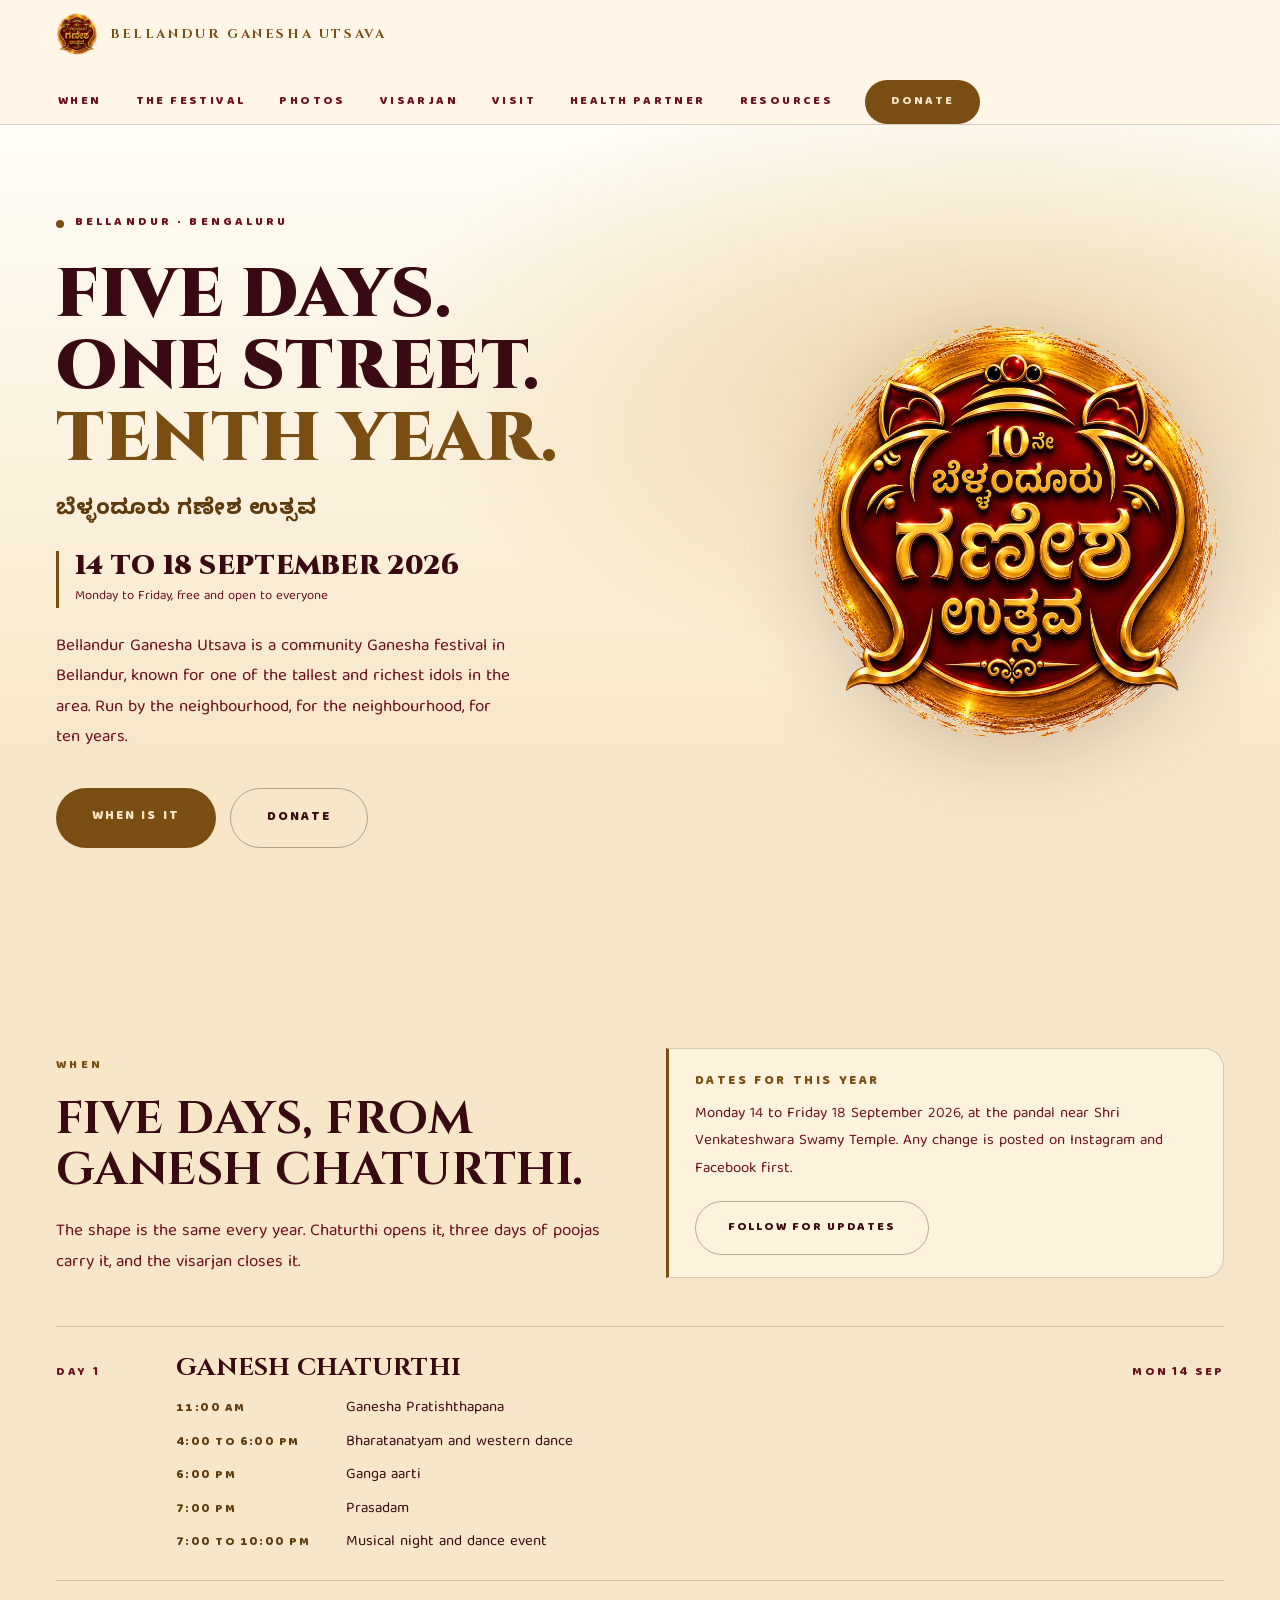
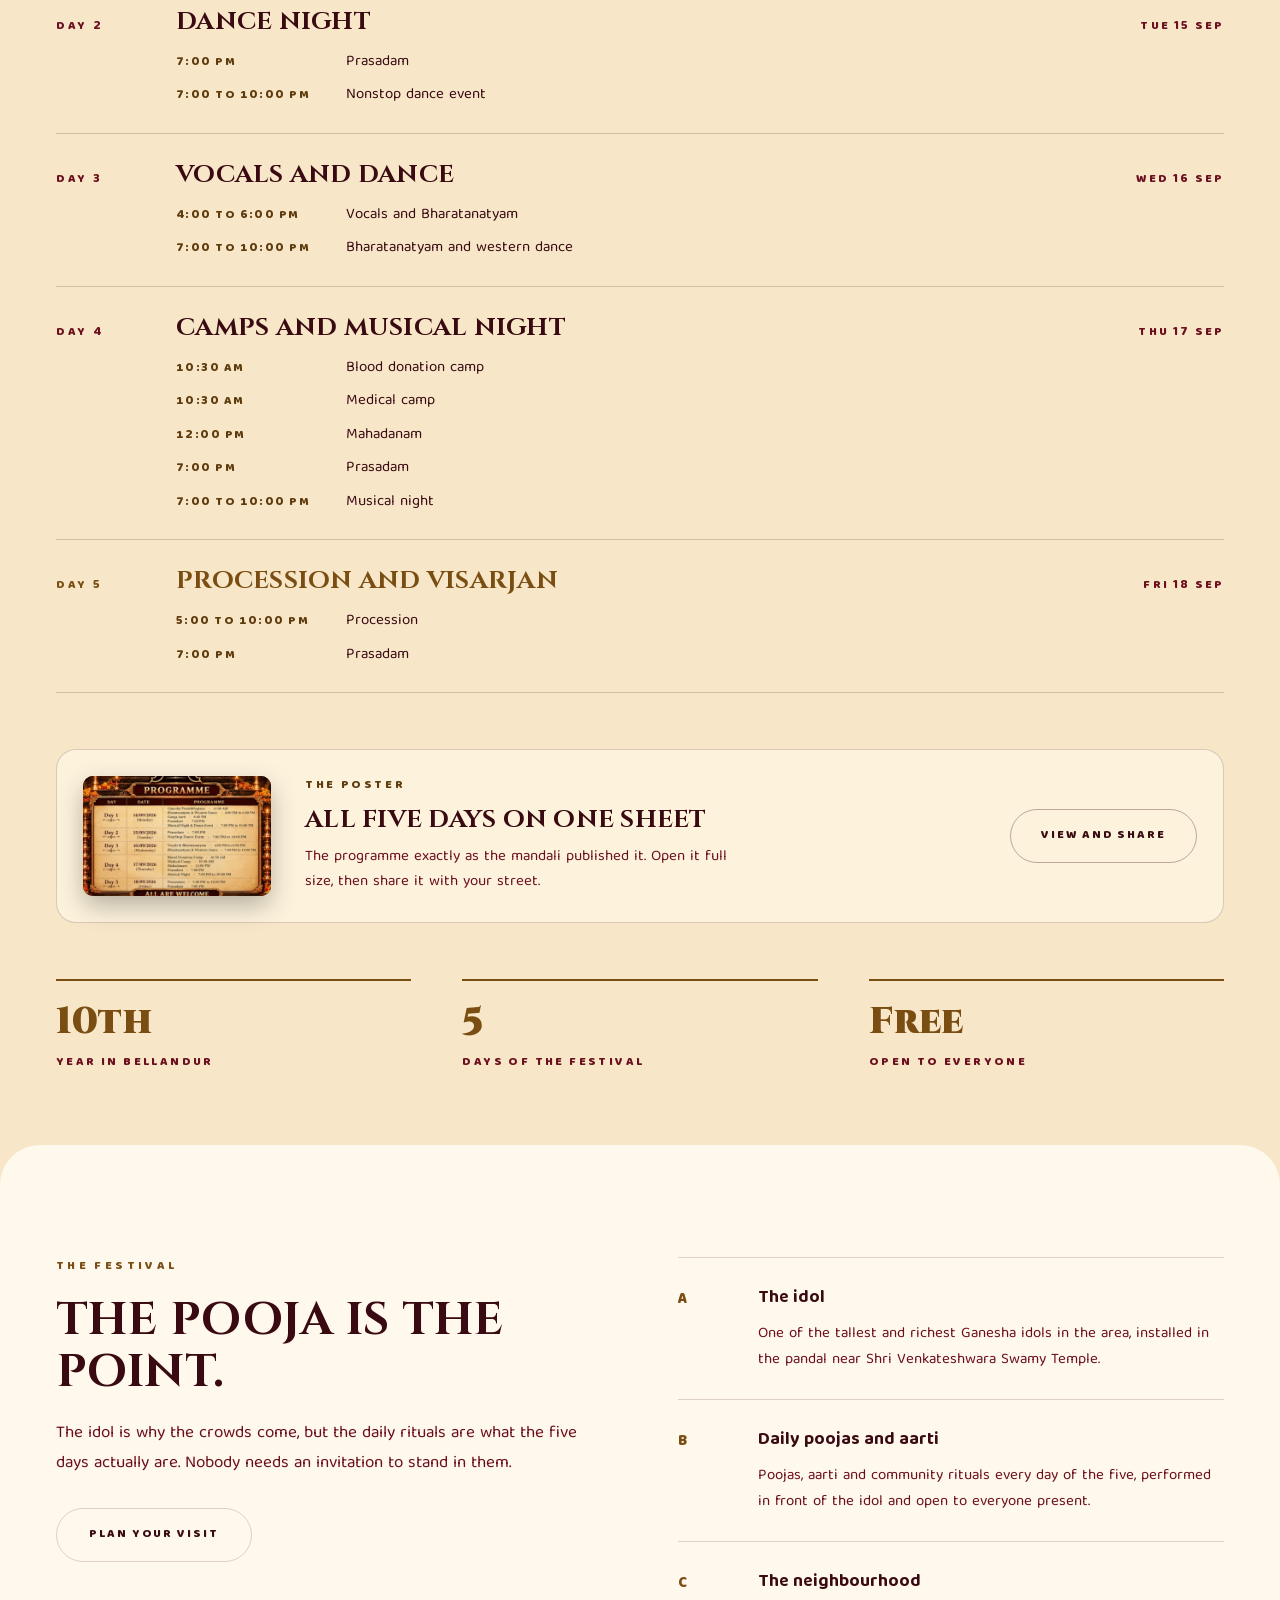
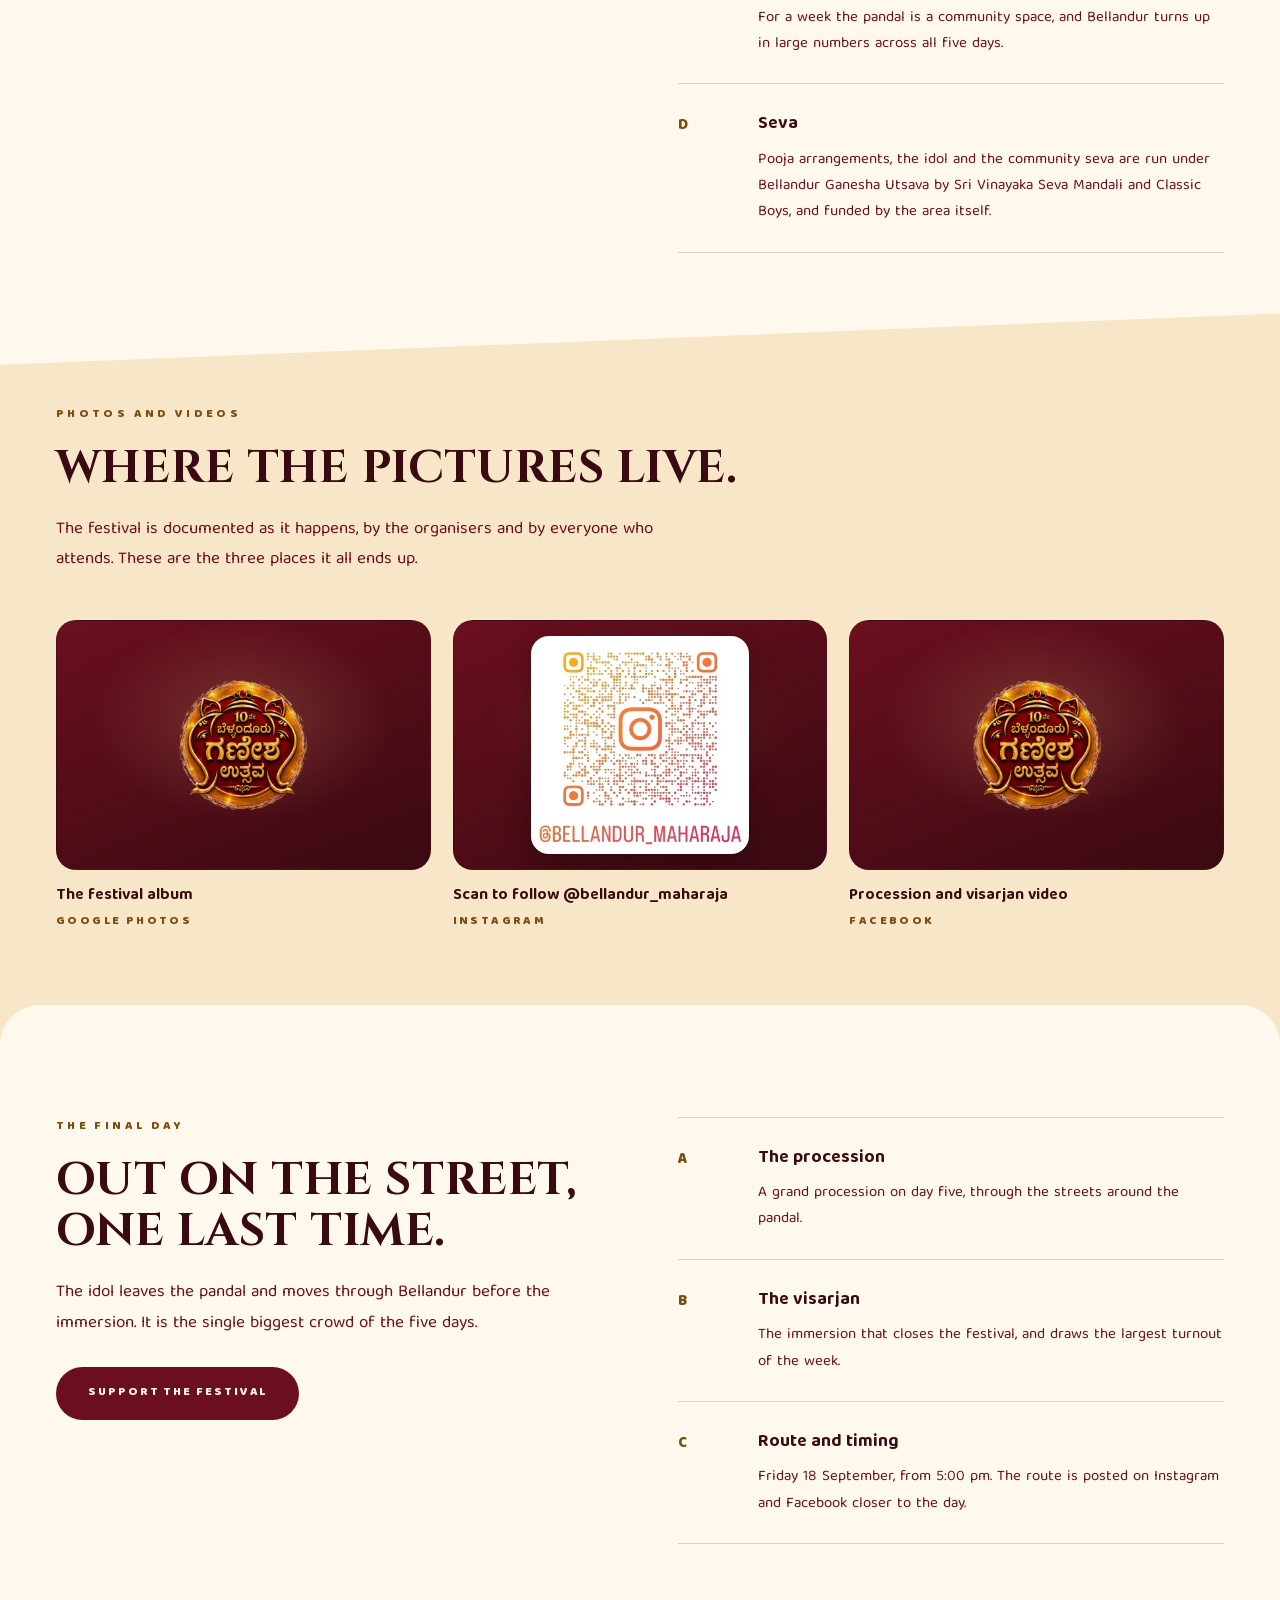
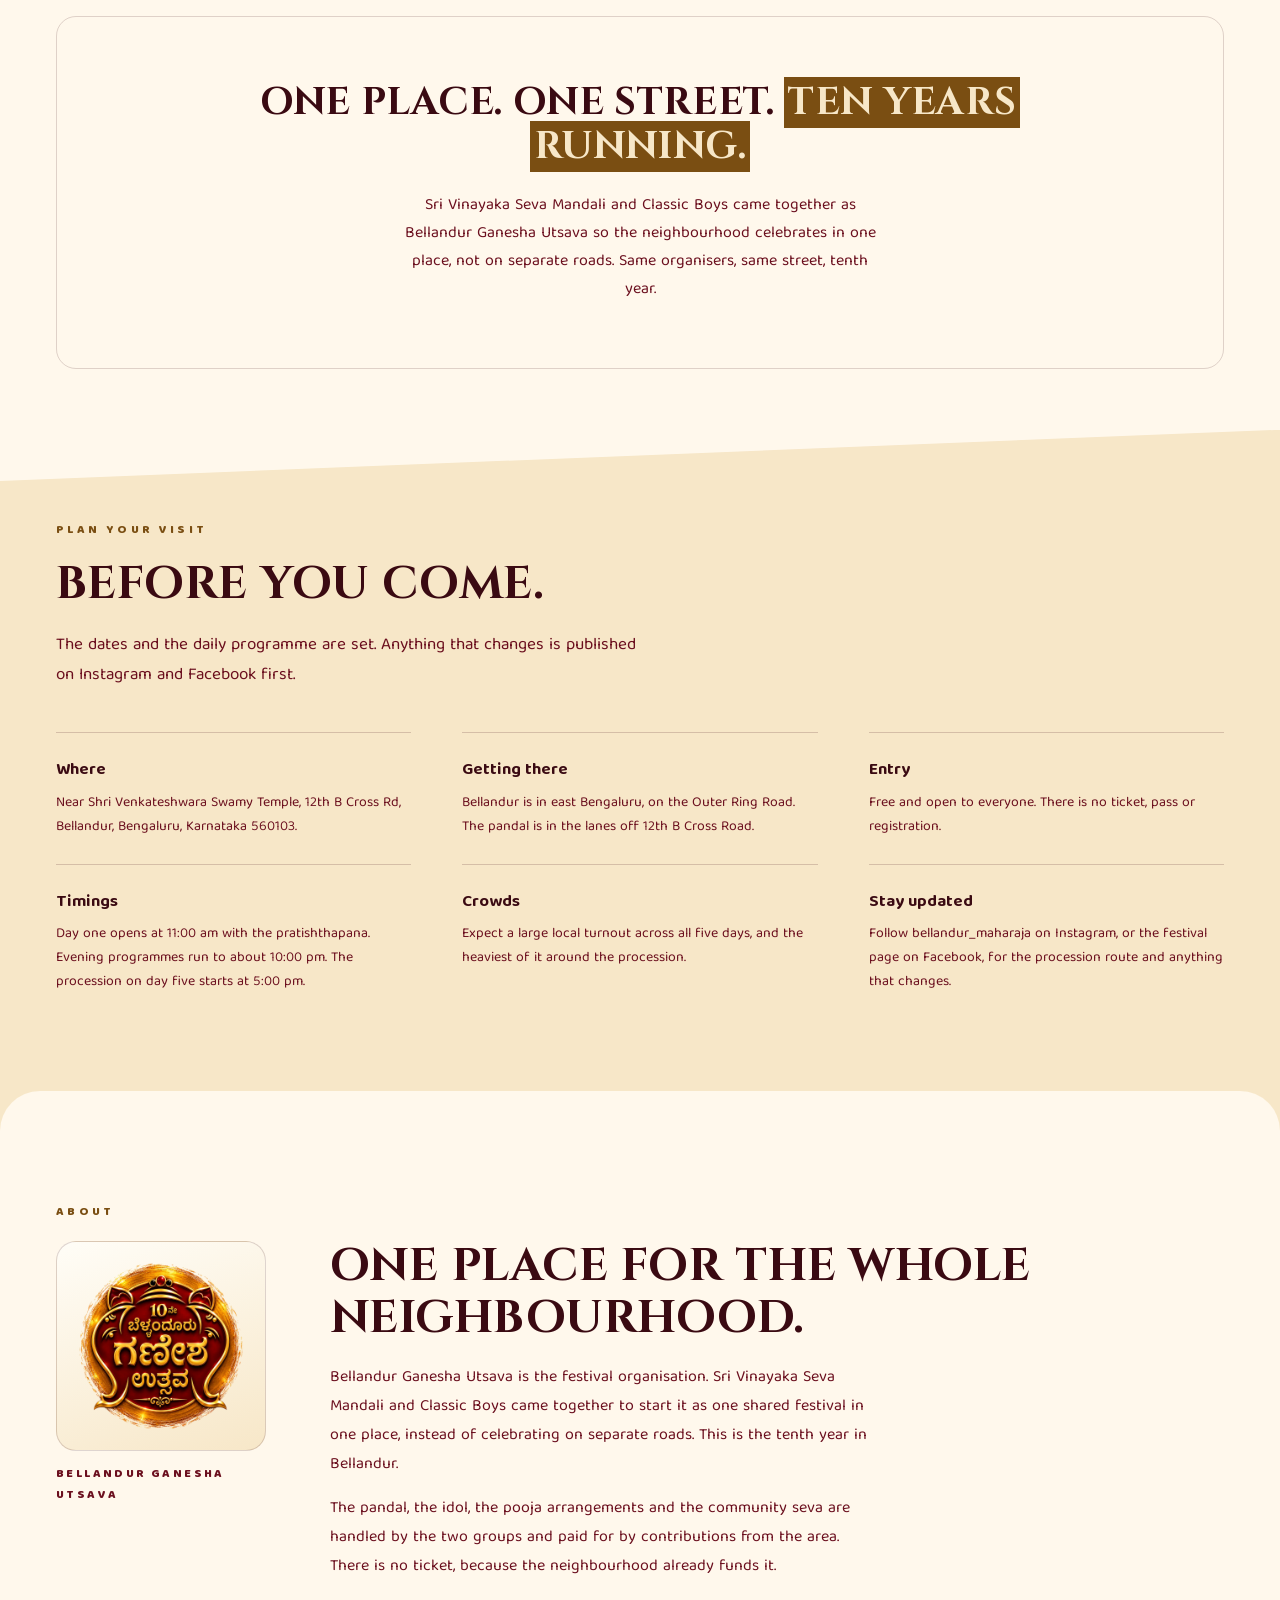
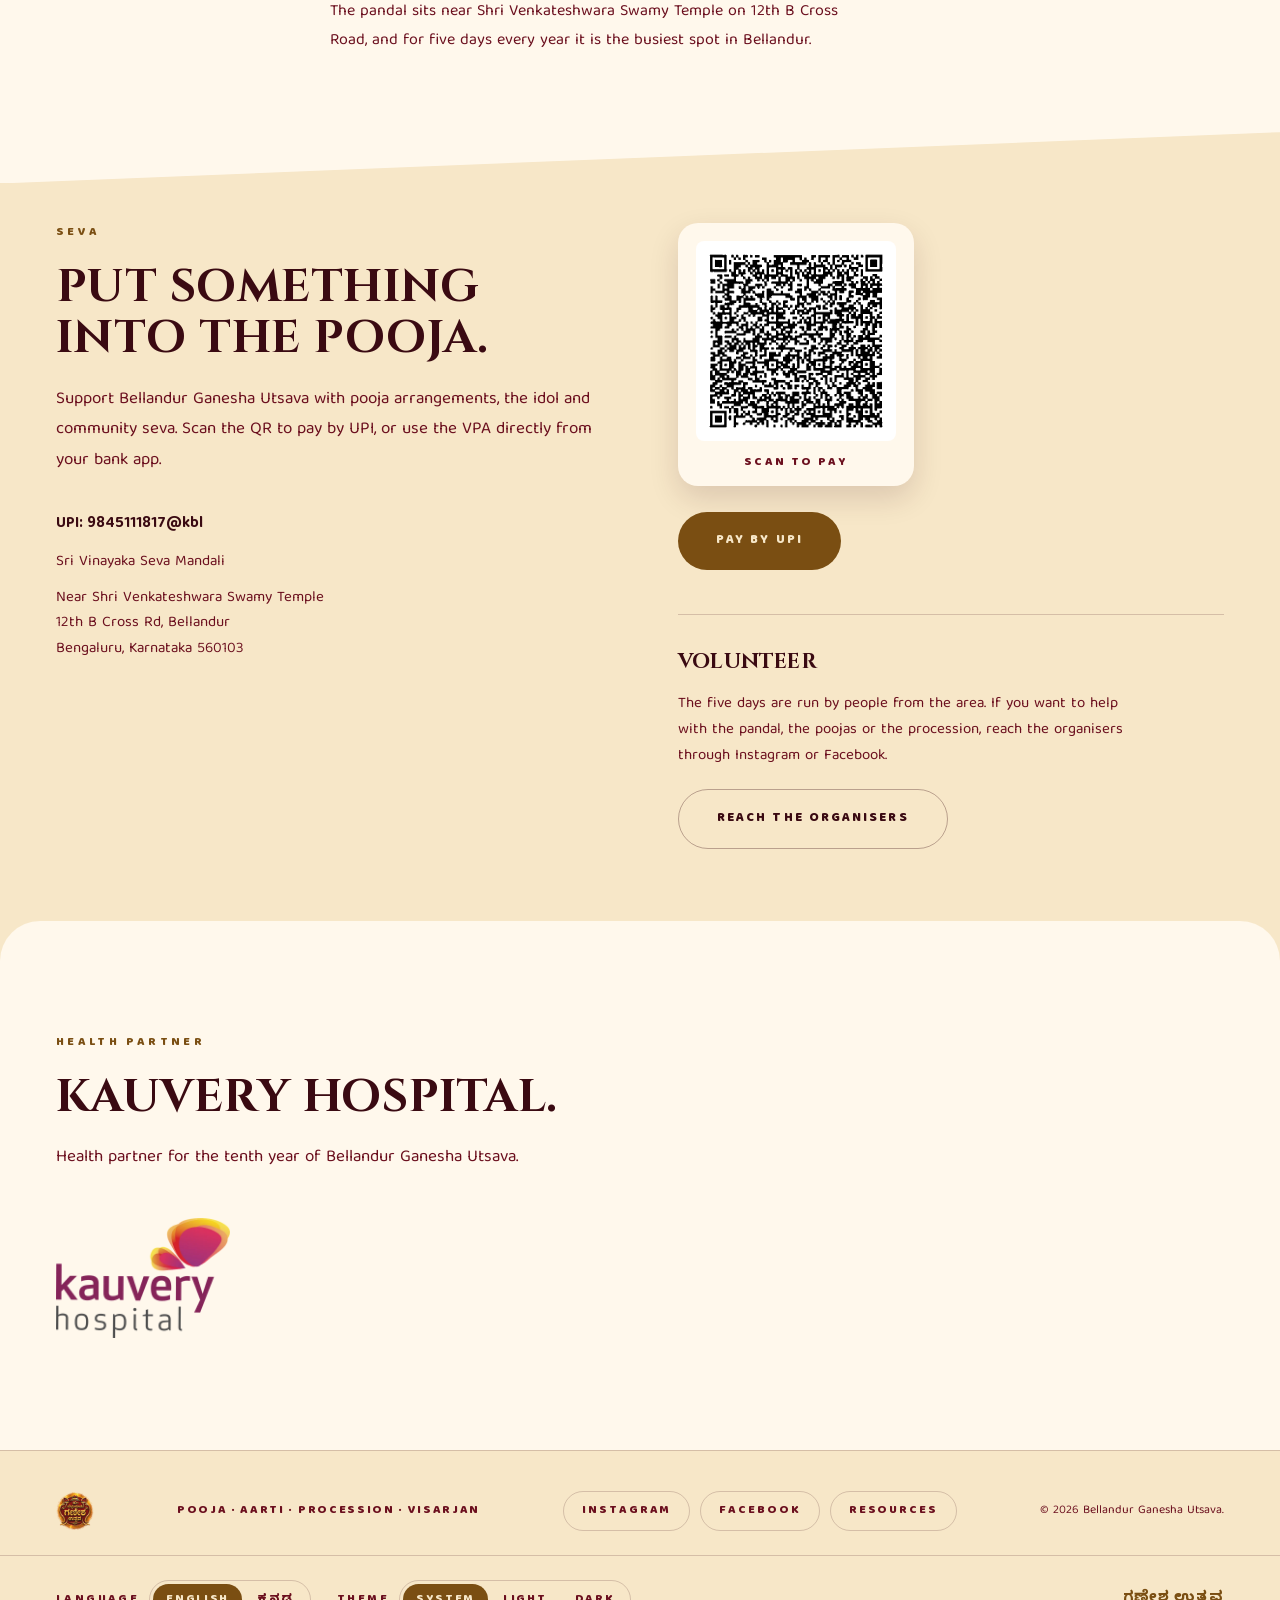
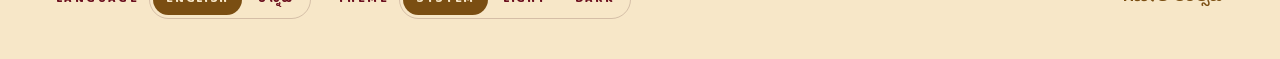
==== commit e70ca08e: "Crop the Instagram QR to the white card and display it larger in Photos. Co-authored-by: Cursor <cur" ====
--- a/index.html
+++ b/index.html
@@ -769,7 +769,7 @@
             <a class="frame__box frame__box--qr" href="https://www.instagram.com/bellandur_maharaja/" target="_blank"
               rel="noopener noreferrer" data-i18n-aria="photos.igAria"
               aria-label="Scan or open @bellandur_maharaja on Instagram">
-              <img src="imgs/qr-instagram.webp" width="610" height="1024"
+              <img src="imgs/qr-instagram.webp" width="433" height="434"
                 data-i18n-alt="photos.igQrAlt"
                 alt="Instagram QR for @bellandur_maharaja" decoding="async" />
             </a>
--- a/css/v2.css
+++ b/css/v2.css
@@ -883,6 +883,13 @@
   display: grid;
   grid-template-columns: repeat(auto-fit, minmax(min(100%, 300px), 1fr));
   gap: 22px;
+  align-items: stretch;
+}
+
+.frames > article {
+  display: flex;
+  flex-direction: column;
+  min-width: 0;
 }
 
 .frame__box {
@@ -890,6 +897,7 @@
   display: grid;
   place-items: center;
   aspect-ratio: 3 / 2;
+  width: 100%;
   border-radius: var(--r-card);
   overflow: hidden;
   border: 1px solid var(--line-strong);
@@ -908,28 +916,34 @@
 }
 .frame__box:hover img { transform: scale(1.04); }
 
-/* Instagram QR: one card only (no outer gradient frame). */
+/* Instagram QR: cropped white card, sized large inside the shared 3:2 tile. */
 .frame__box--qr {
-  aspect-ratio: 3 / 4;
-  background: transparent;
-  border: none;
-}
-.frame__box--qr:hover {
-  border: none;
-  transform: translateY(-4px);
+  background:
+    radial-gradient(ellipse 65% 65% at 50% 40%, rgba(239, 212, 137, 0.12), transparent 62%),
+    linear-gradient(158deg, var(--cherry), var(--cherry-deep));
 }
 .frame__box--qr img {
-  width: 92%;
+  position: absolute;
+  inset: 0;
+  width: auto;
   height: auto;
-  max-width: 260px;
-  max-height: none;
+  max-width: 72%;
+  max-height: 88%;
+  margin: auto;
+  object-fit: contain;
   opacity: 1;
-  border-radius: 20px;
-  box-shadow: 0 10px 28px rgba(12, 2, 5, 0.22);
-}
-.frame__box--qr:hover img { transform: scale(1.02); }
-
-.frame__caption { font-size: 16px; font-weight: 700; margin-top: 16px; }
+  border-radius: 18px;
+  box-shadow: 0 10px 26px rgba(12, 2, 5, 0.32);
+}
+.frame__box--qr:hover img { transform: scale(1.03); }
+
+.frame__caption {
+  font-size: 16px;
+  font-weight: 700;
+  margin-top: 16px;
+  flex: 1 1 auto;
+  line-height: 1.35;
+}
 
 .frame__where {
   font-size: 12px;
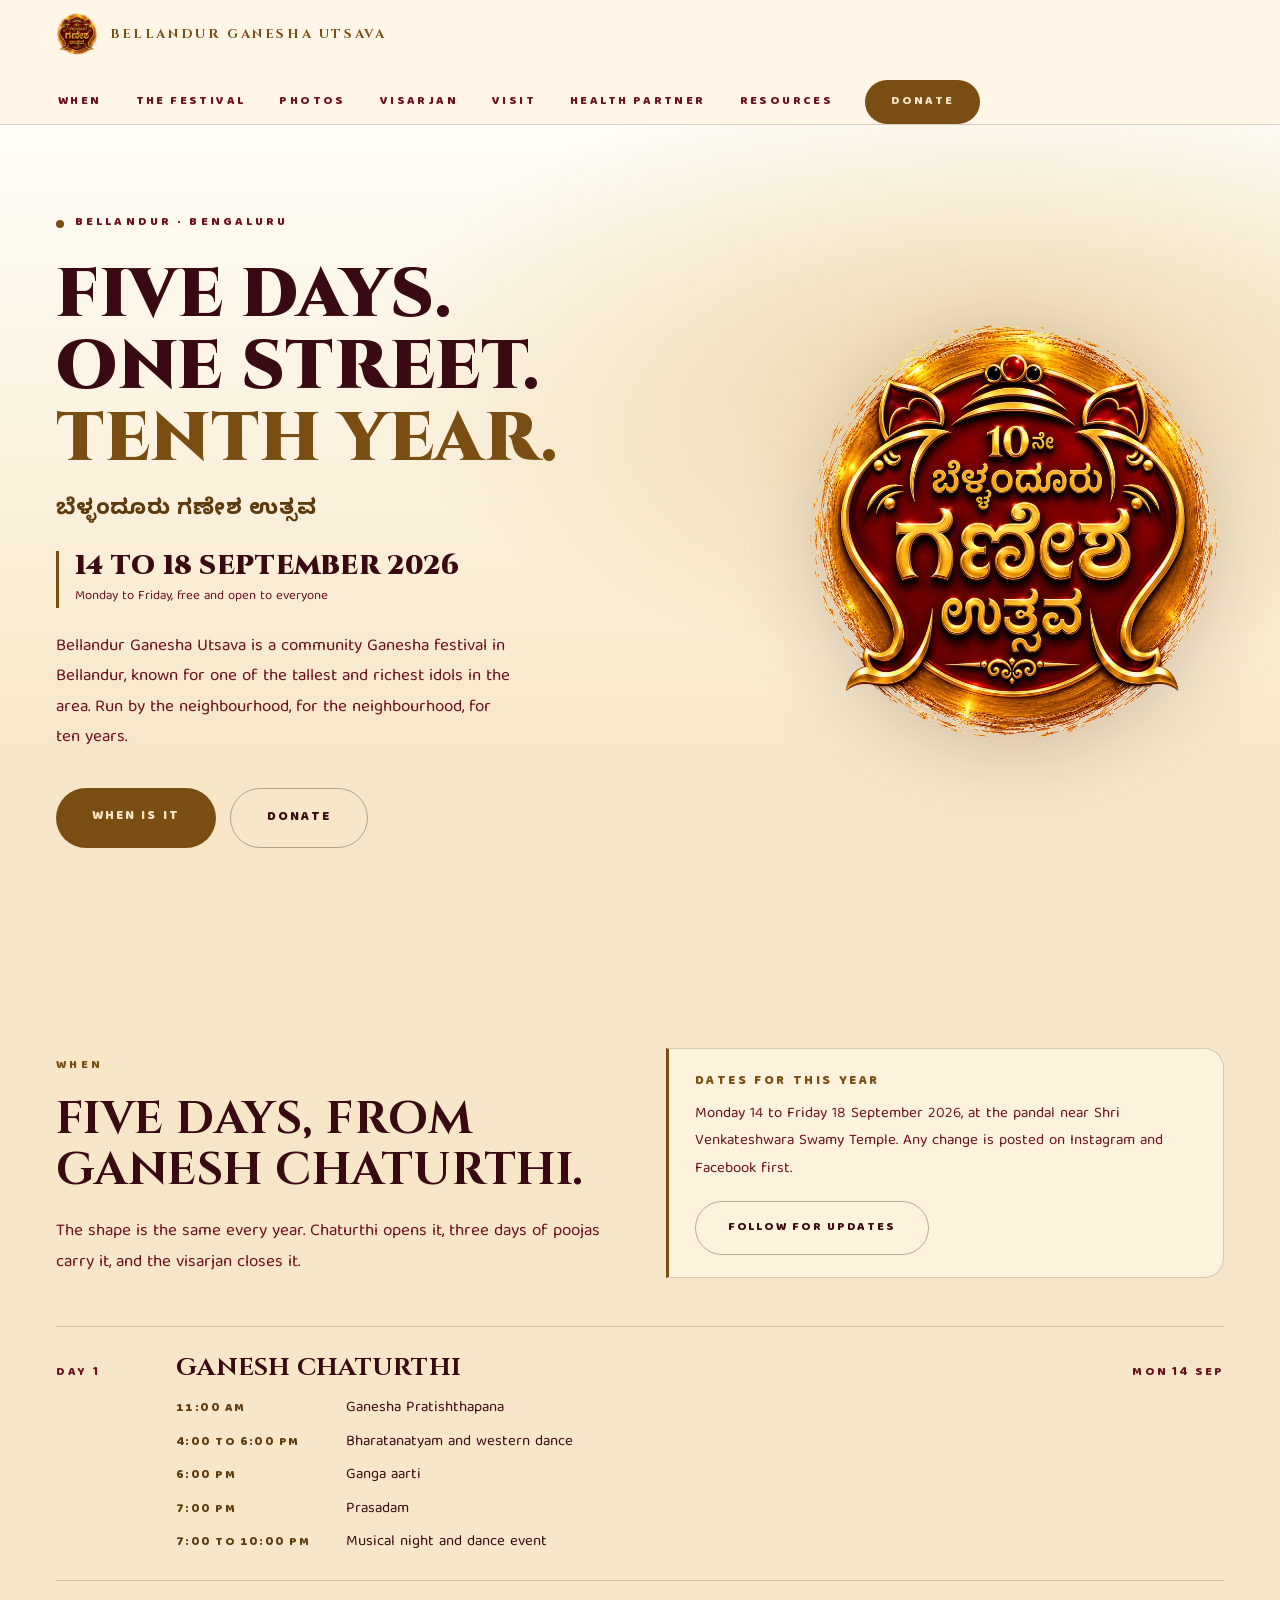
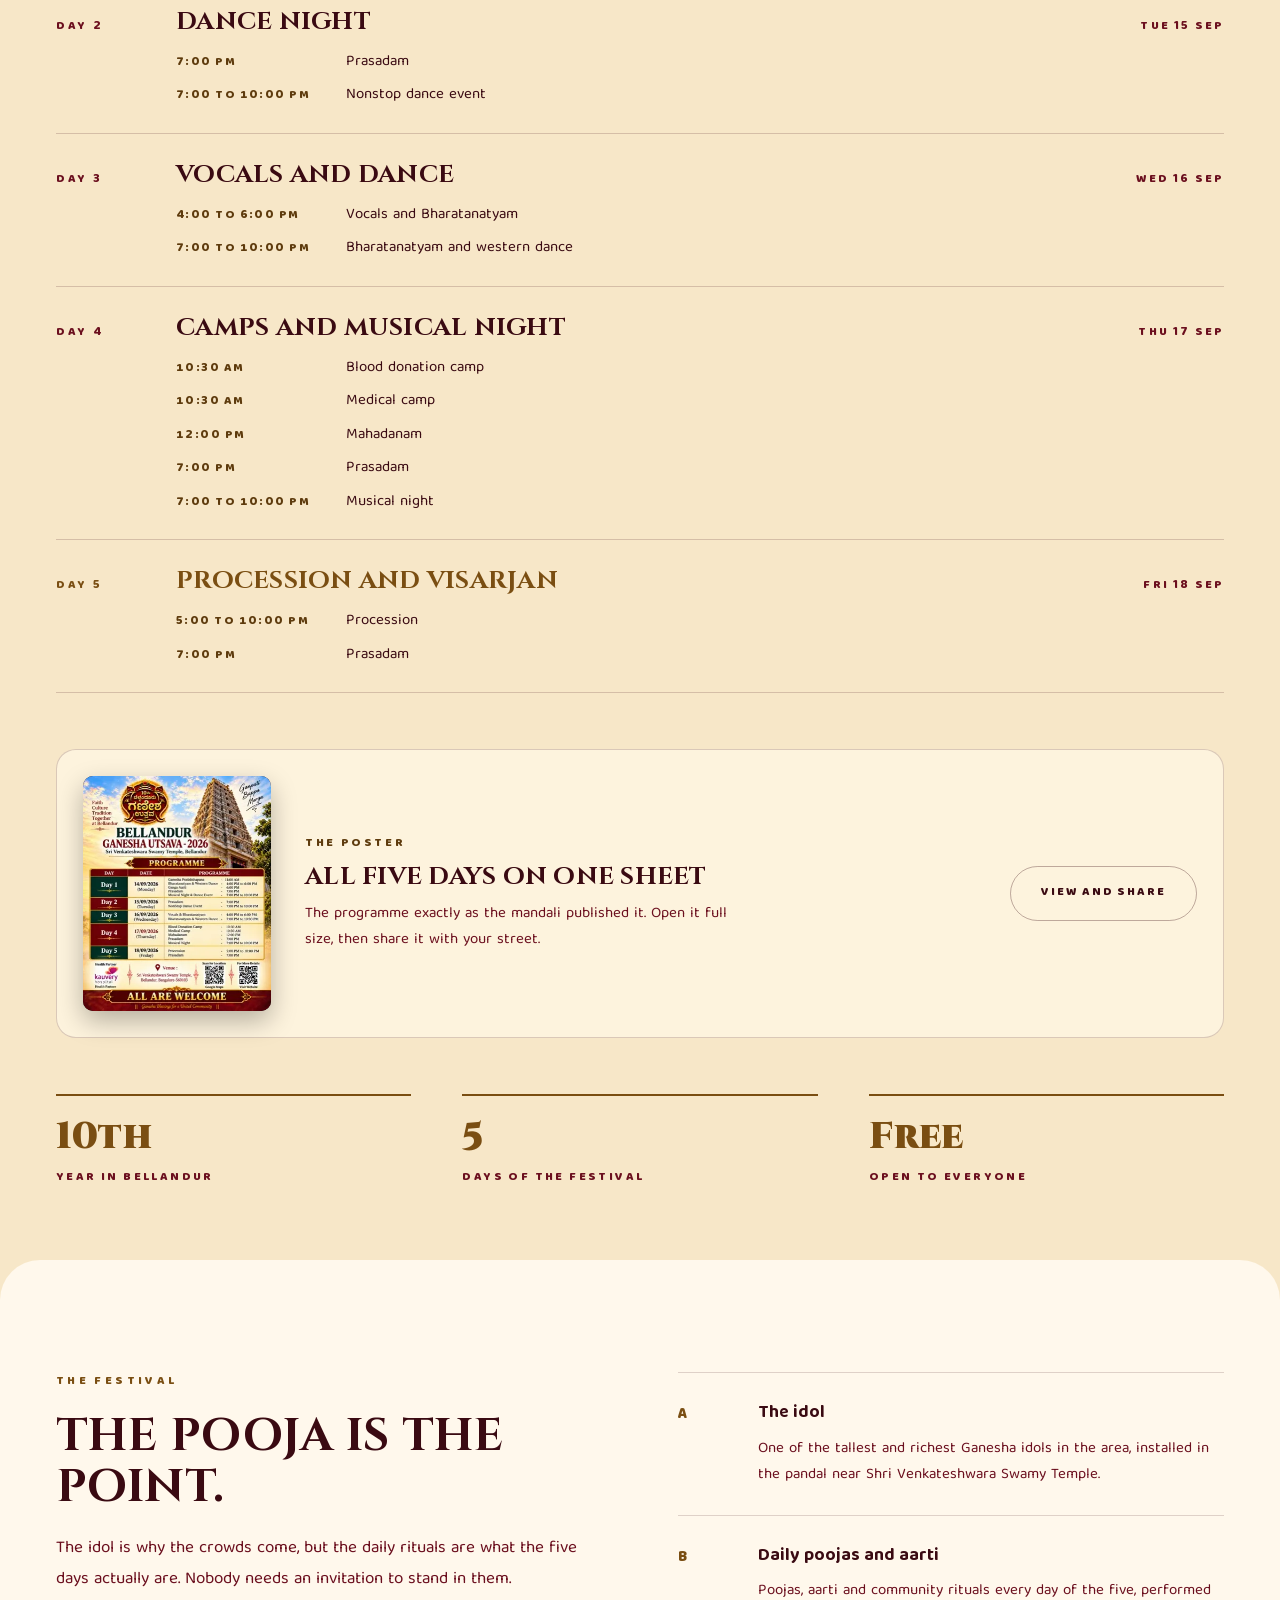
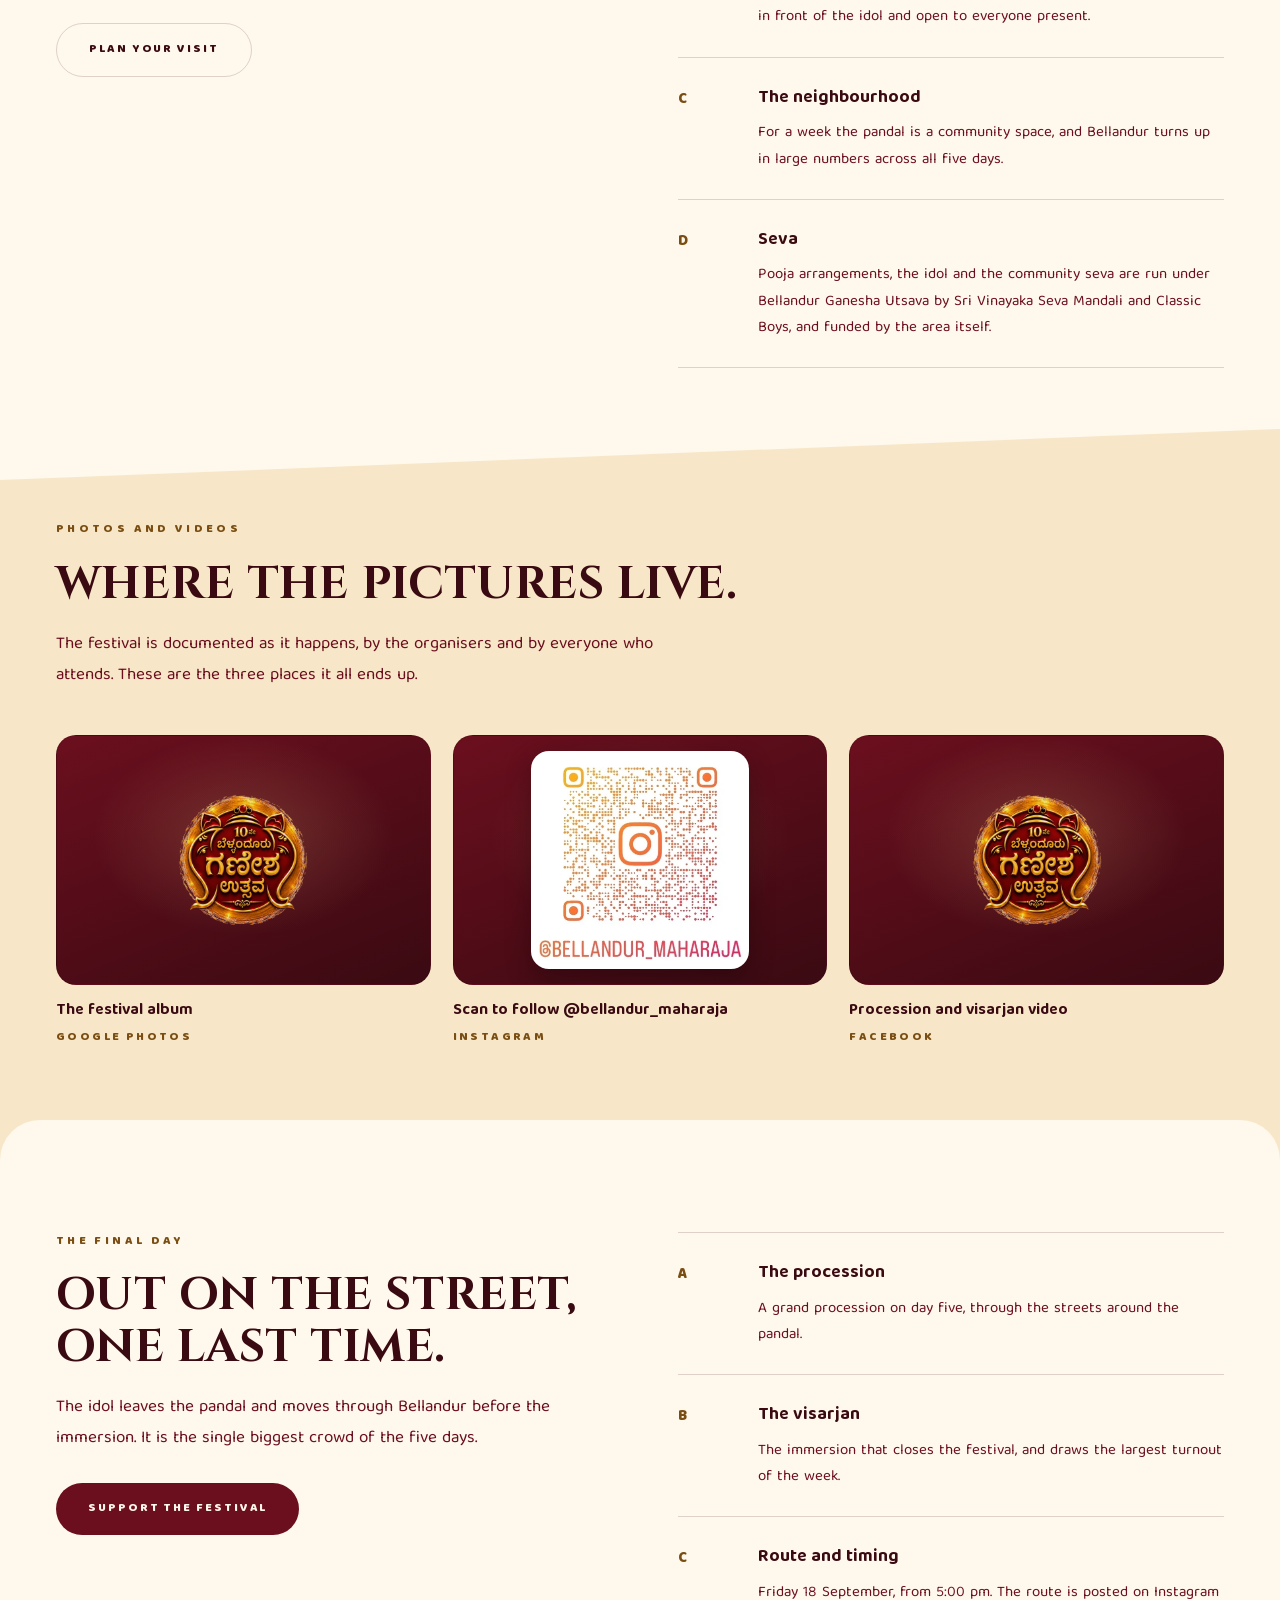
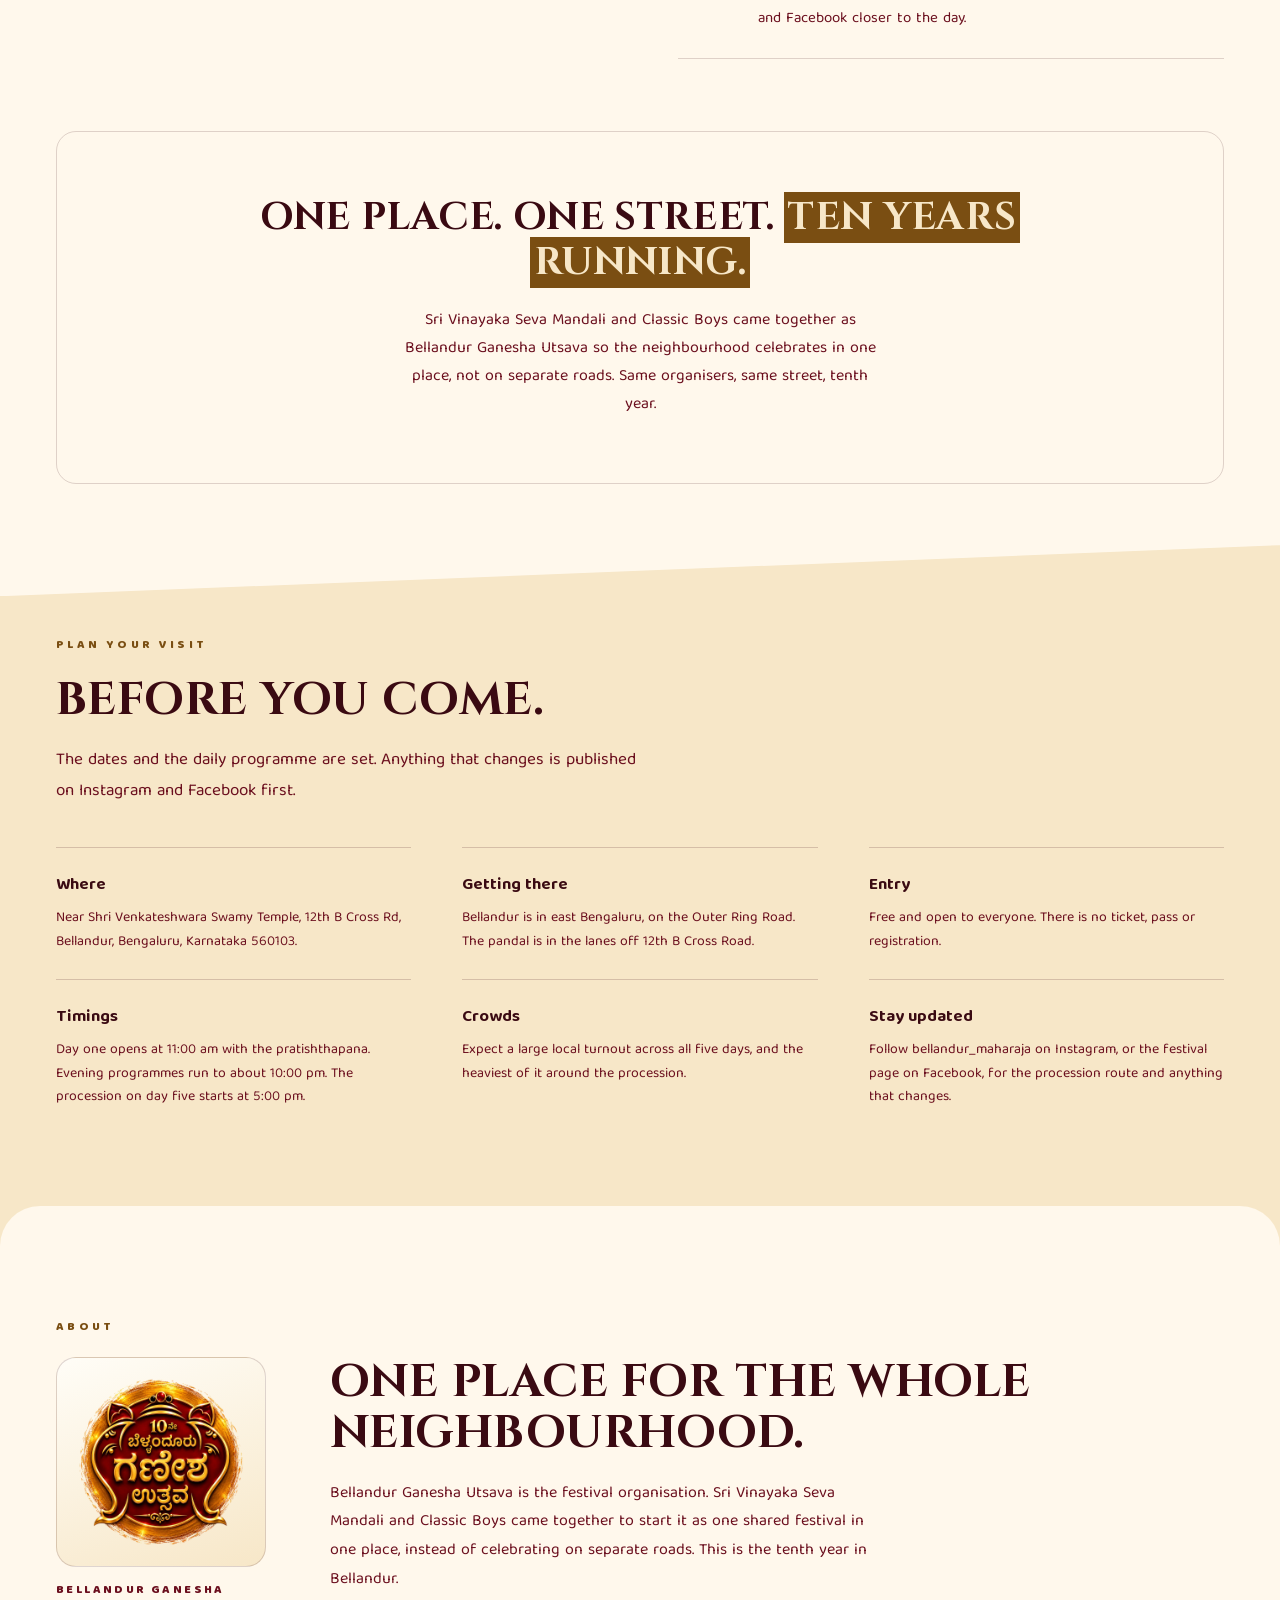
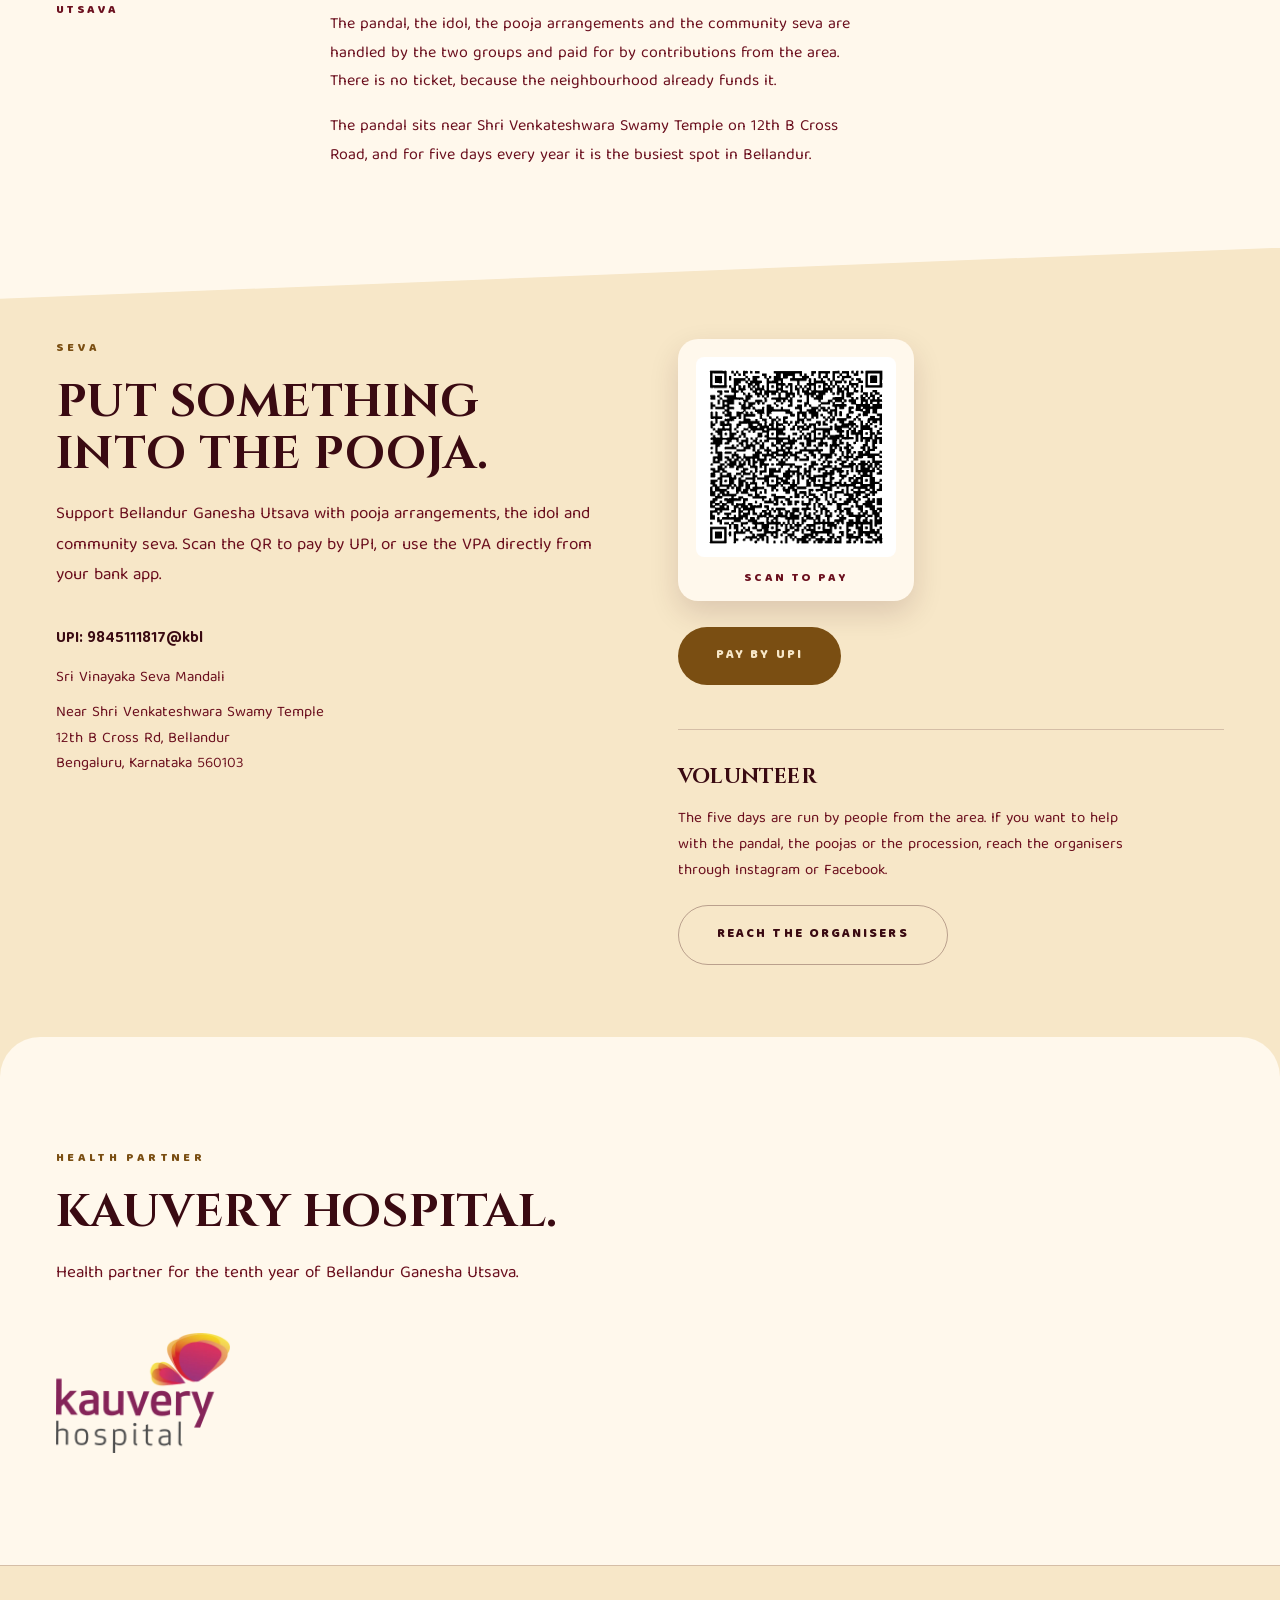
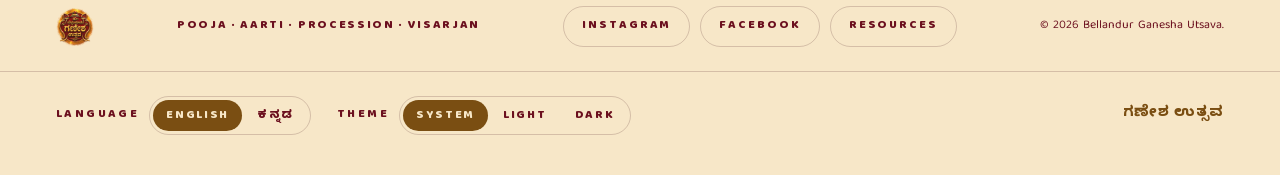
==== commit e1eb00ac: "Update poster assets and enhance modal functionality - Replaced the 2026 programme poster images wit" ====
--- a/index.html
+++ b/index.html
@@ -644,8 +644,8 @@
             aria-label="Open the 2026 programme poster full size, with a share option">
             <span class="poster__thumb">
               <picture>
-                <source srcset="imgs/programme-2026-thumb.webp" type="image/webp" />
-                <img src="imgs/programme-2026-thumb.jpg" width="880" height="559" alt=""
+                <source srcset="imgs/poster-2026-thumb.webp" type="image/webp" />
+                <img src="imgs/poster-2026-thumb.jpg" width="352" height="440" alt=""
                   loading="lazy" decoding="async" />
               </picture>
             </span>
@@ -1078,15 +1078,18 @@
         </button>
       </div>
 
-      <img class="poster-modal__img" id="poster-modal-img" width="1024" height="651"
-        data-src="imgs/programme-2026.jpg" data-i18n-alt="poster.alt" alt="" src="" />
+      <img class="poster-modal__img" id="poster-modal-img" width="898" height="1122"
+        data-src="imgs/poster-2026.webp"
+        data-src-fallback="imgs/poster-2026.jpg"
+        data-original="imgs/poster-2026.png"
+        data-i18n-alt="poster.alt" alt="" src="" />
 
       <div class="poster-modal__bar">
         <div class="poster-modal__actions">
           <button class="pill pill--solid" type="button" data-poster-share
             data-i18n="poster.share">Share</button>
-          <a class="pill pill--ghost-strong" href="imgs/programme-2026.jpg"
-            download="bellandur-ganesha-utsava-2026-programme.jpg"
+          <a class="pill pill--ghost-strong" href="imgs/poster-2026.png"
+            download="bellandur-ganesha-utsava-2026-poster.png"
             data-i18n="poster.download">Download</a>
         </div>
         <p class="poster-modal__status" data-poster-status role="status" aria-live="polite"></p>
--- a/css/v2.css
+++ b/css/v2.css
@@ -706,7 +706,7 @@
   border-radius: 10px;
   box-shadow: 0 10px 26px rgba(0, 0, 0, 0.28);
   transition: transform 0.25s ease;
-  aspect-ratio: 1024 / 651;
+  aspect-ratio: 1122 / 1402;
   background: #1a0a0c;
 }
 .poster__thumb img { width: 100%; height: 100%; object-fit: cover; display: block; }
@@ -765,7 +765,7 @@
    script only opens it, closes it and runs the share. */
 
 .poster-modal {
-  width: min(560px, calc(100vw - 32px));
+  width: min(420px, calc(100vw - 32px));
   max-width: none;
   max-height: calc(100vh - 32px);
   padding: 0;
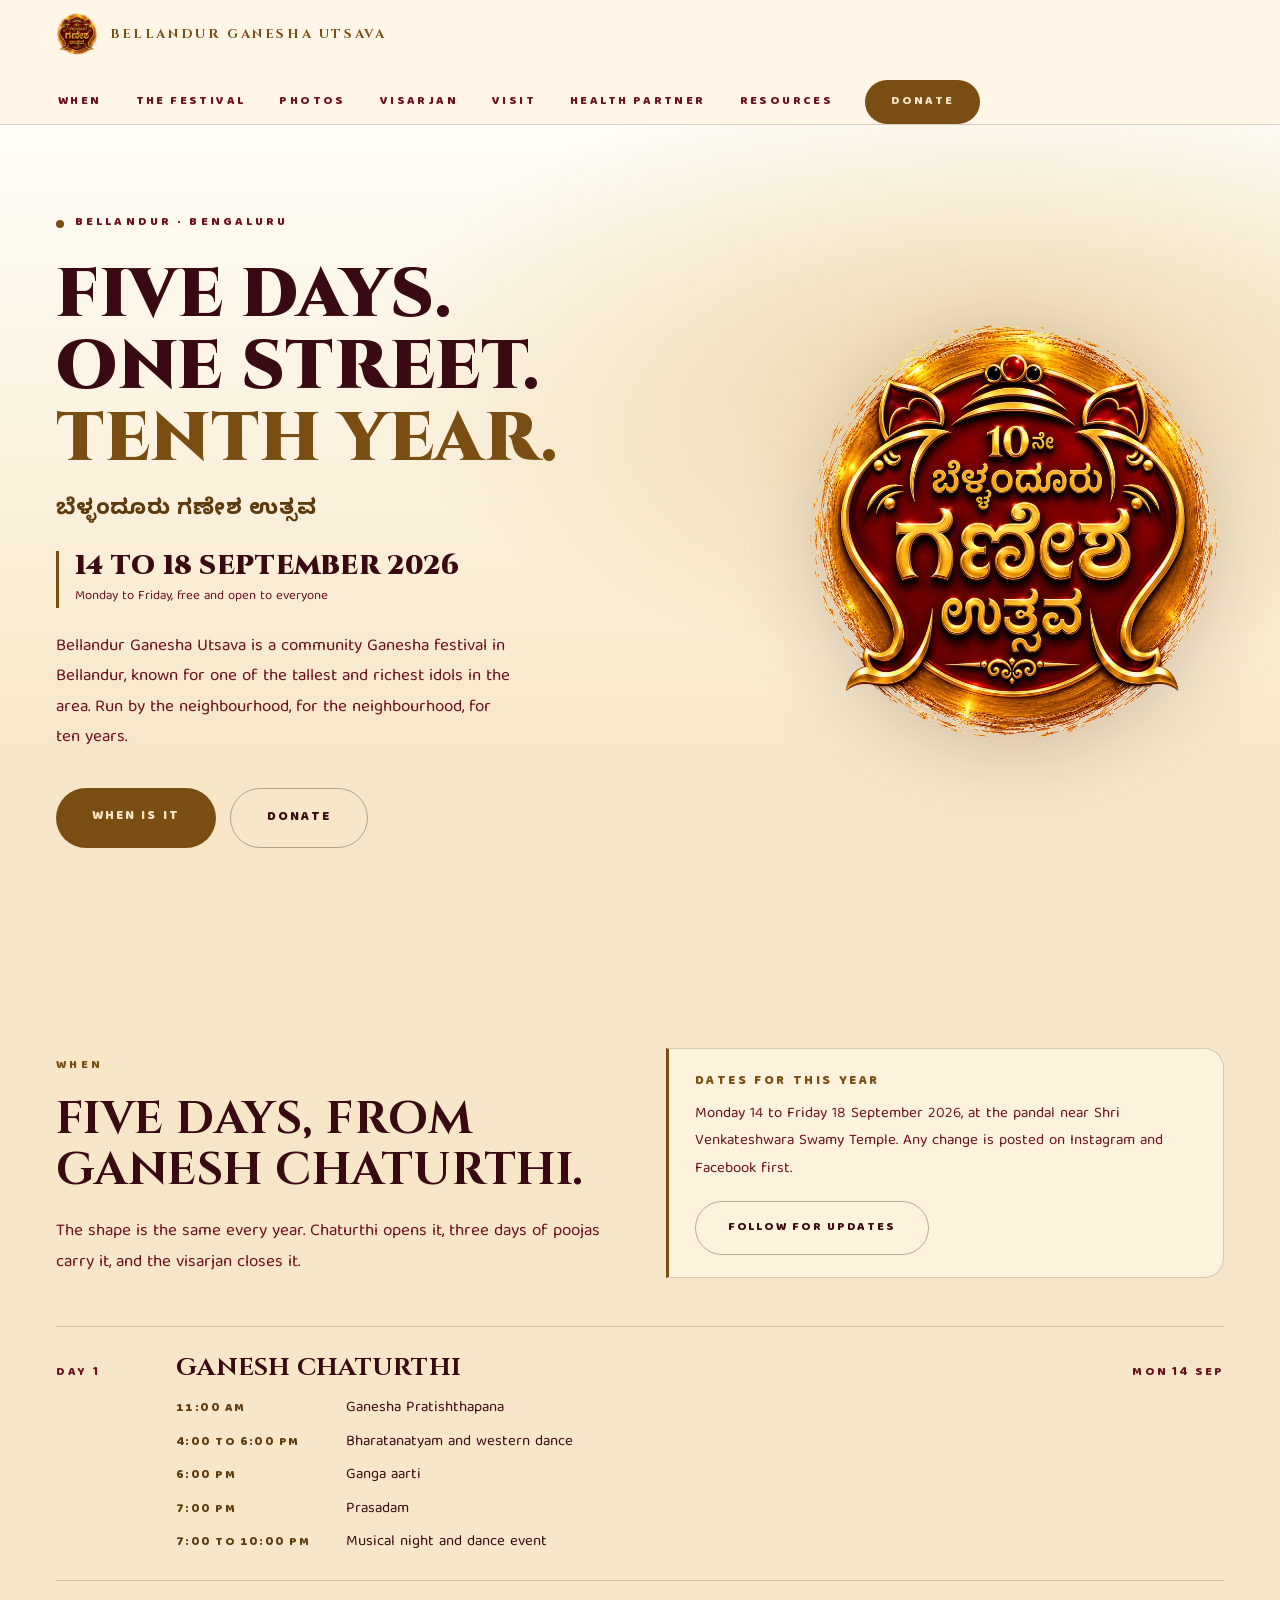
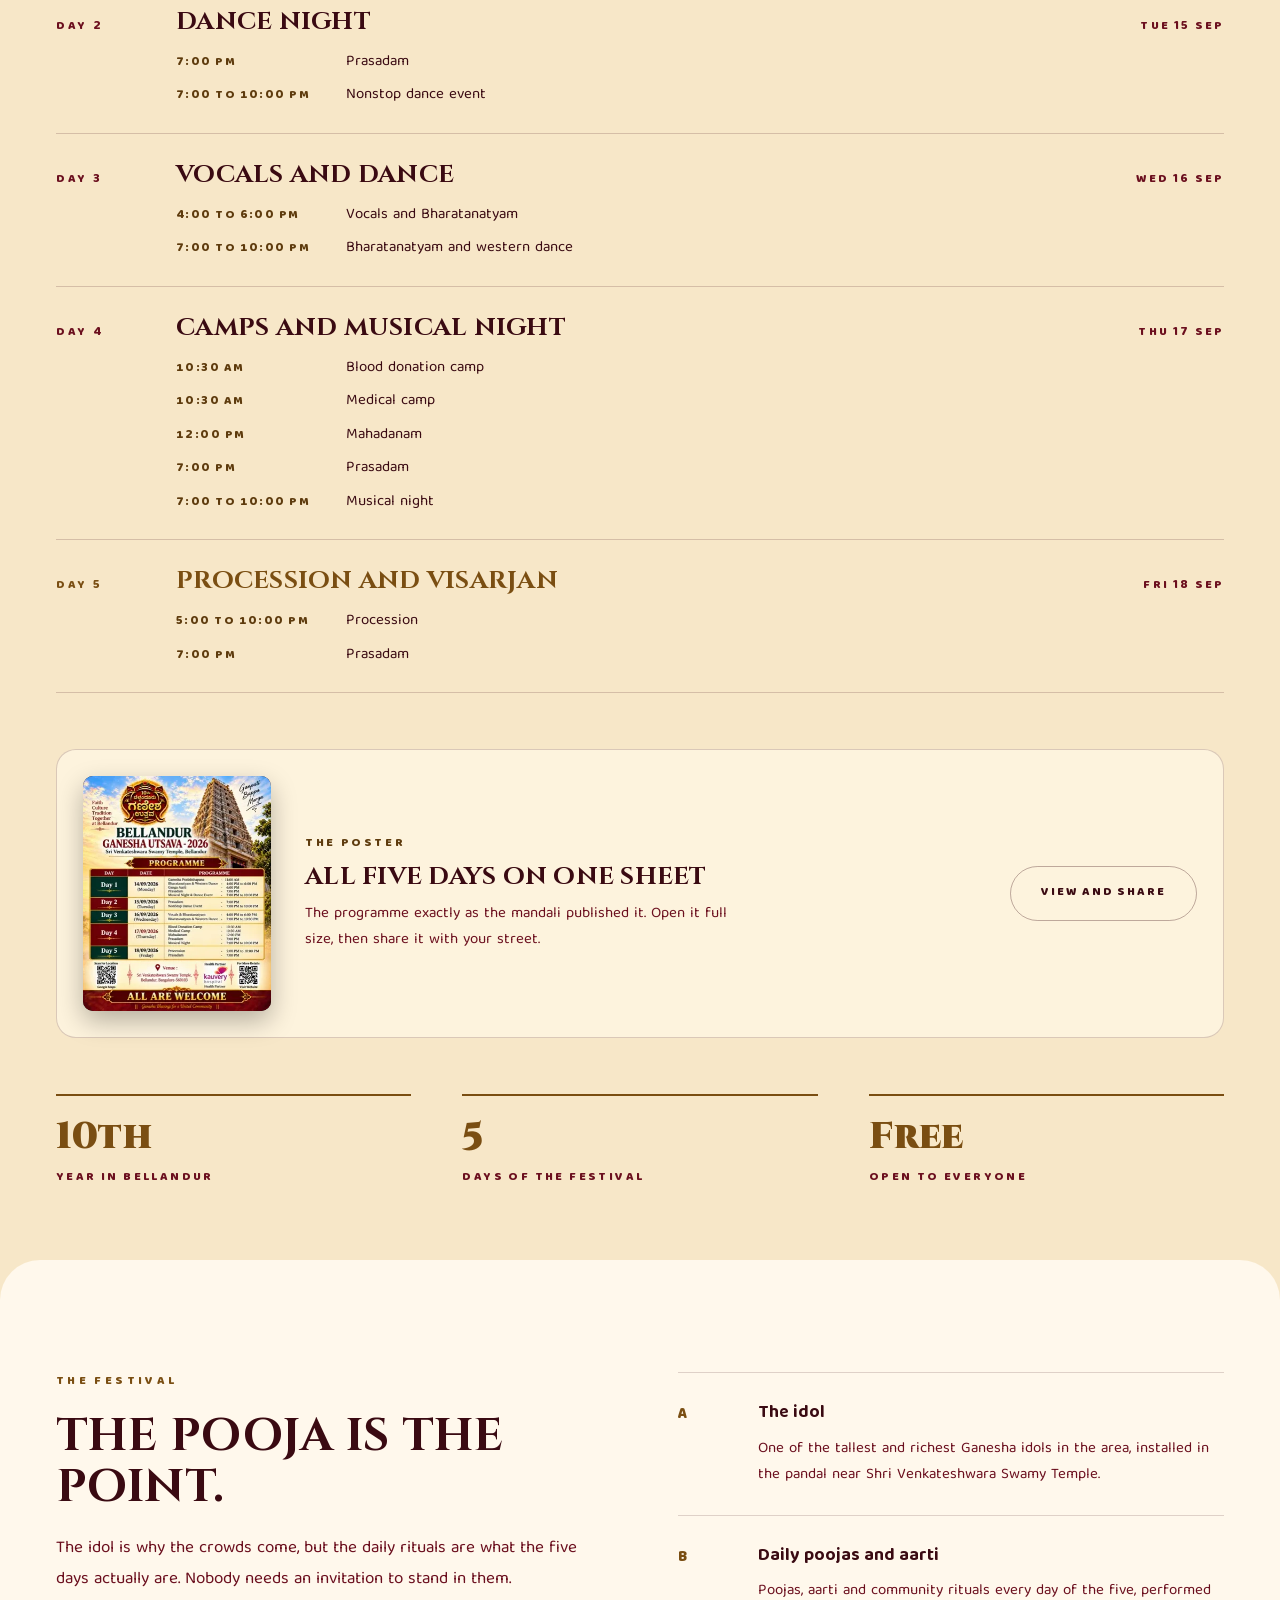
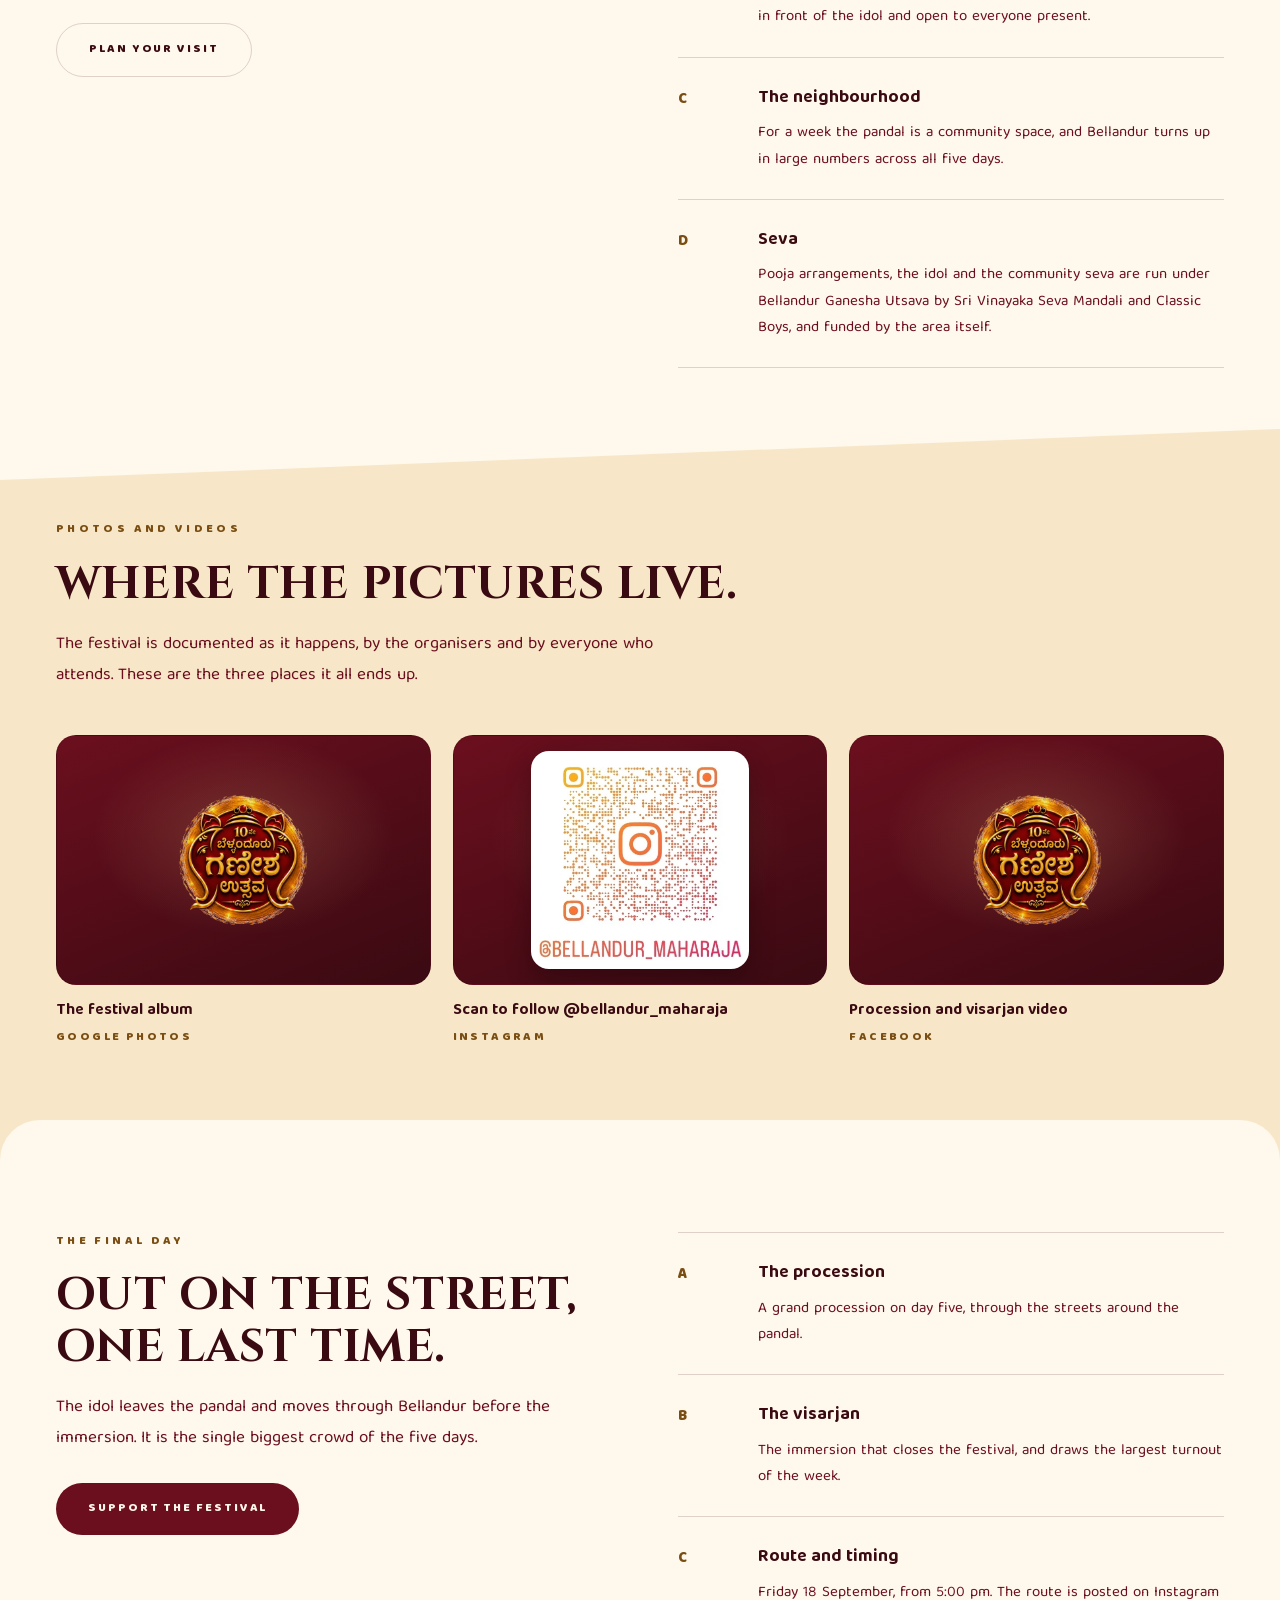
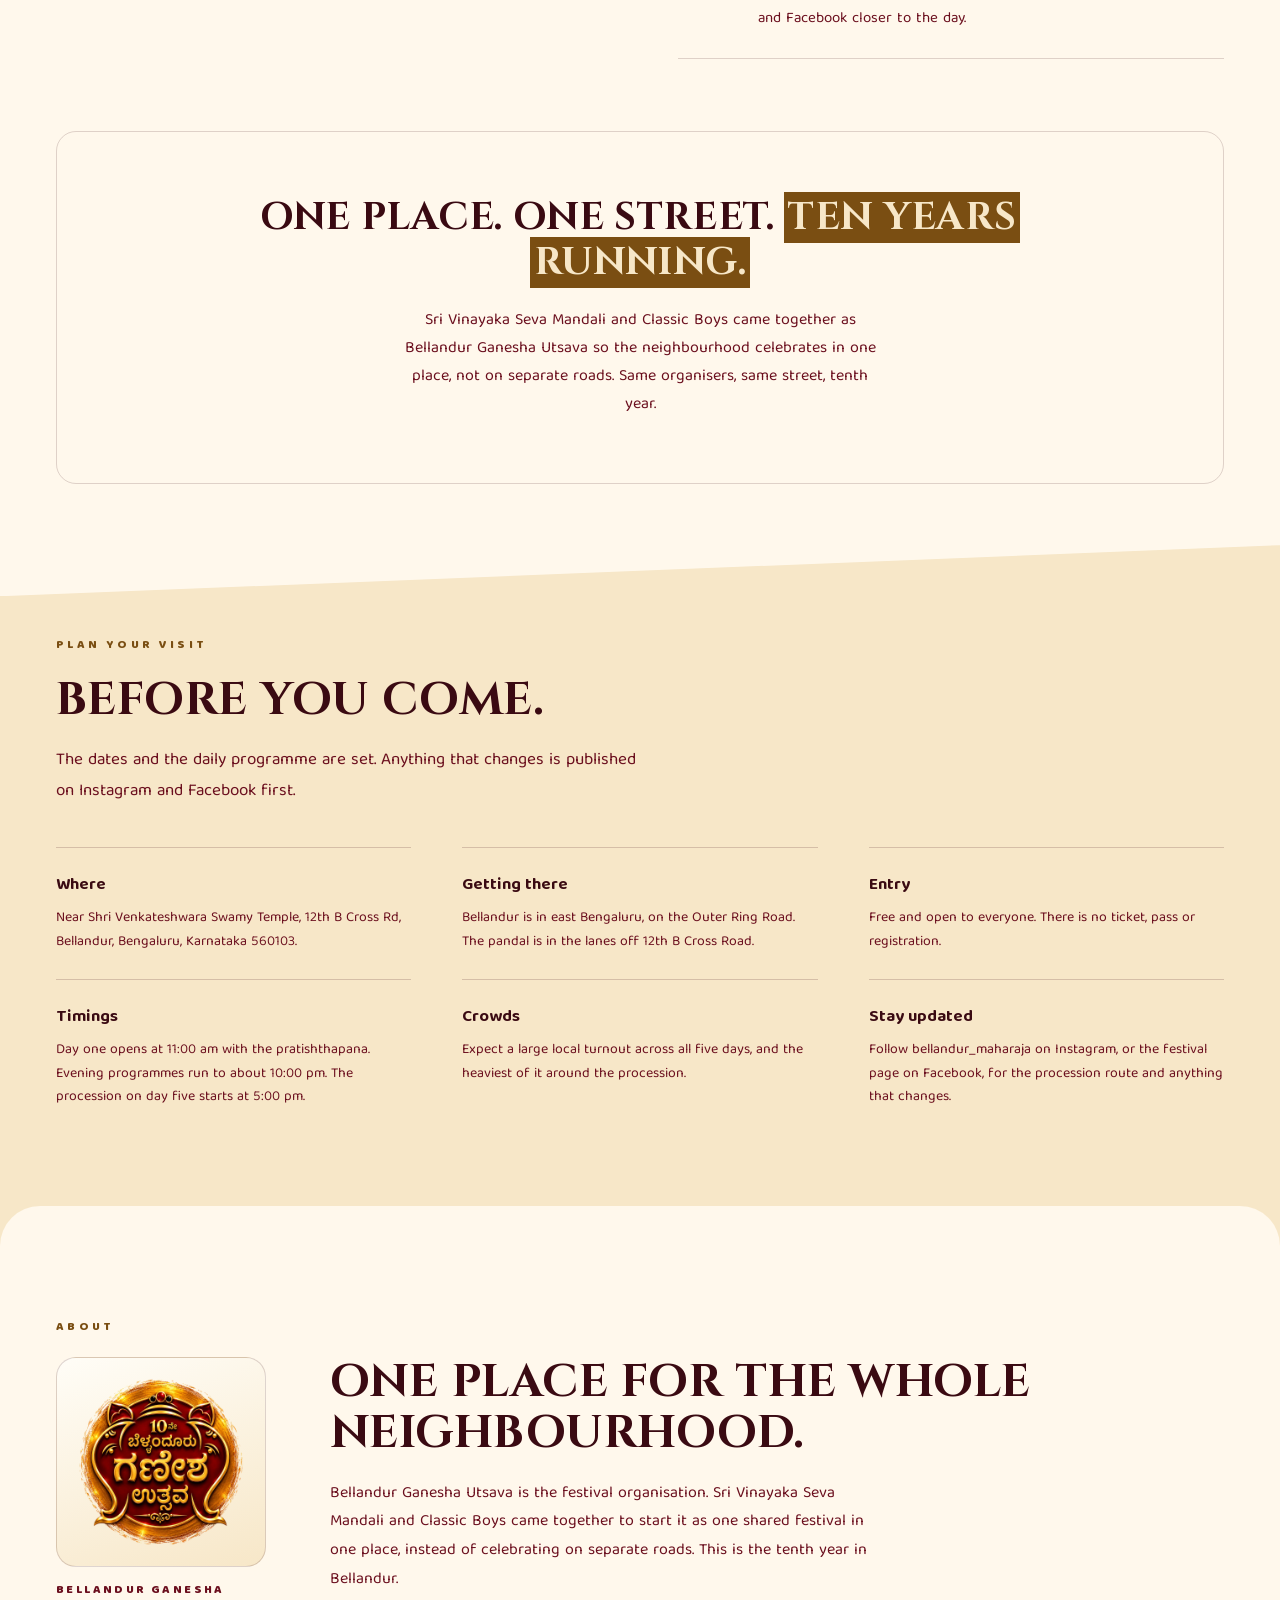
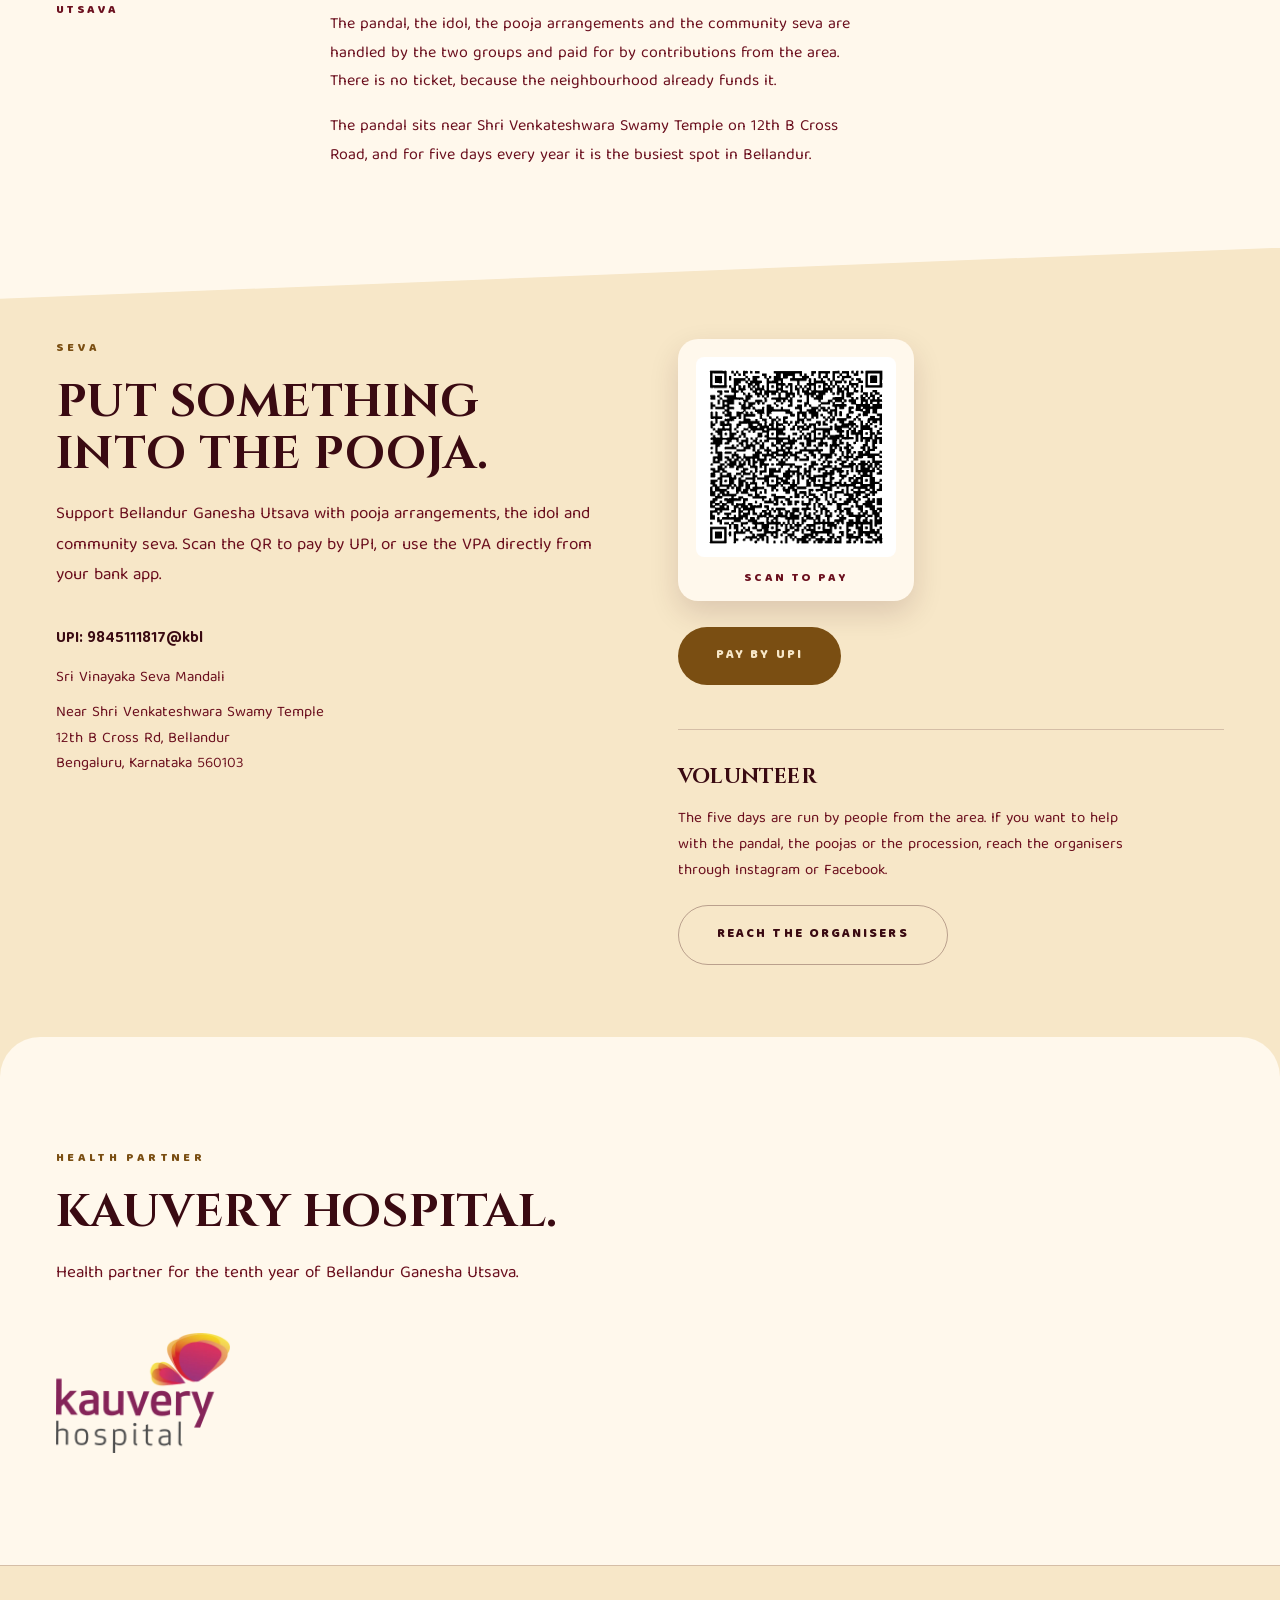
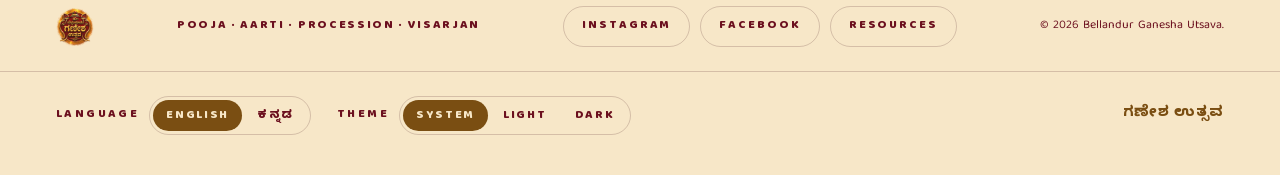
==== commit 8a9b69c6: "Update poster image references in index.html and v2.js - Changed the original poster image path from" ====
--- a/index.html
+++ b/index.html
@@ -1081,14 +1081,14 @@
       <img class="poster-modal__img" id="poster-modal-img" width="898" height="1122"
         data-src="imgs/poster-2026.webp"
         data-src-fallback="imgs/poster-2026.jpg"
-        data-original="imgs/poster-2026.png"
+        data-original="imgs/bgu-poster.png"
         data-i18n-alt="poster.alt" alt="" src="" />
 
       <div class="poster-modal__bar">
         <div class="poster-modal__actions">
           <button class="pill pill--solid" type="button" data-poster-share
             data-i18n="poster.share">Share</button>
-          <a class="pill pill--ghost-strong" href="imgs/poster-2026.png"
+          <a class="pill pill--ghost-strong" href="imgs/bgu-poster.png"
             download="bellandur-ganesha-utsava-2026-poster.png"
             data-i18n="poster.download">Download</a>
         </div>
